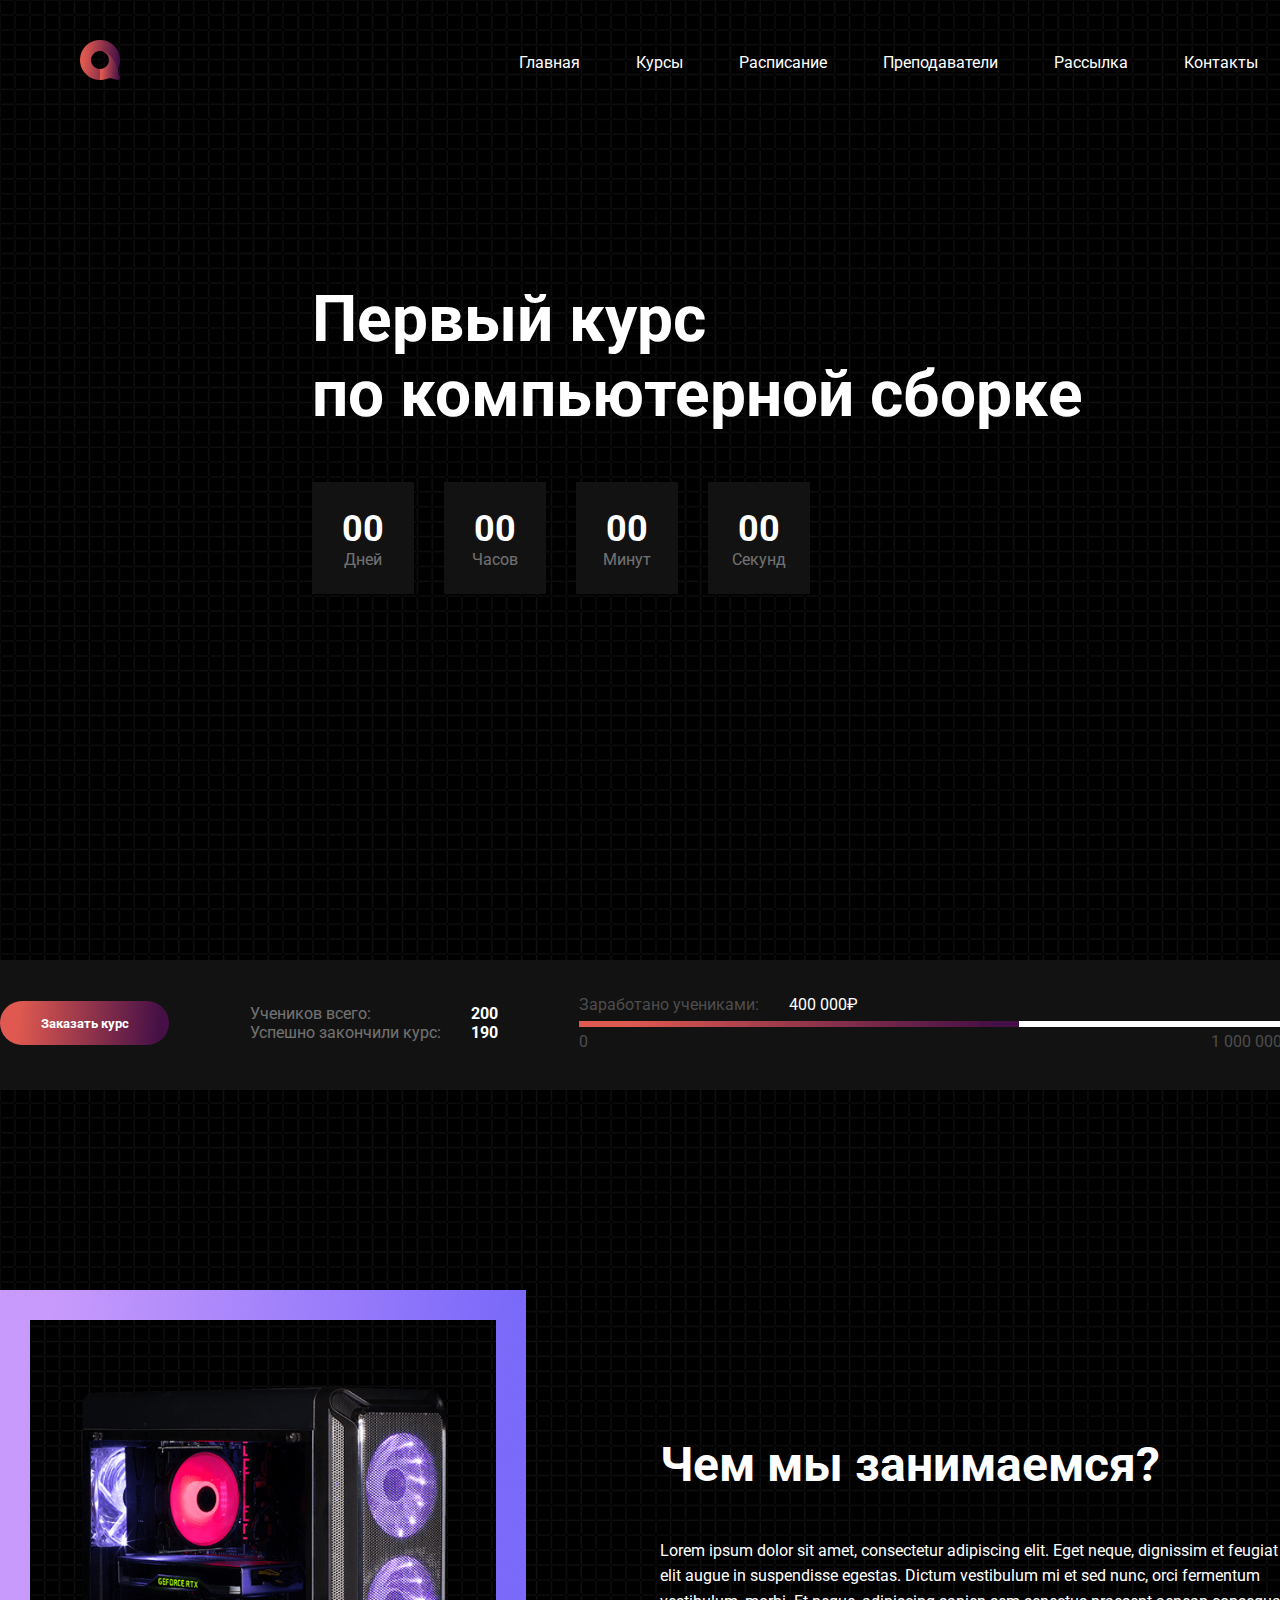
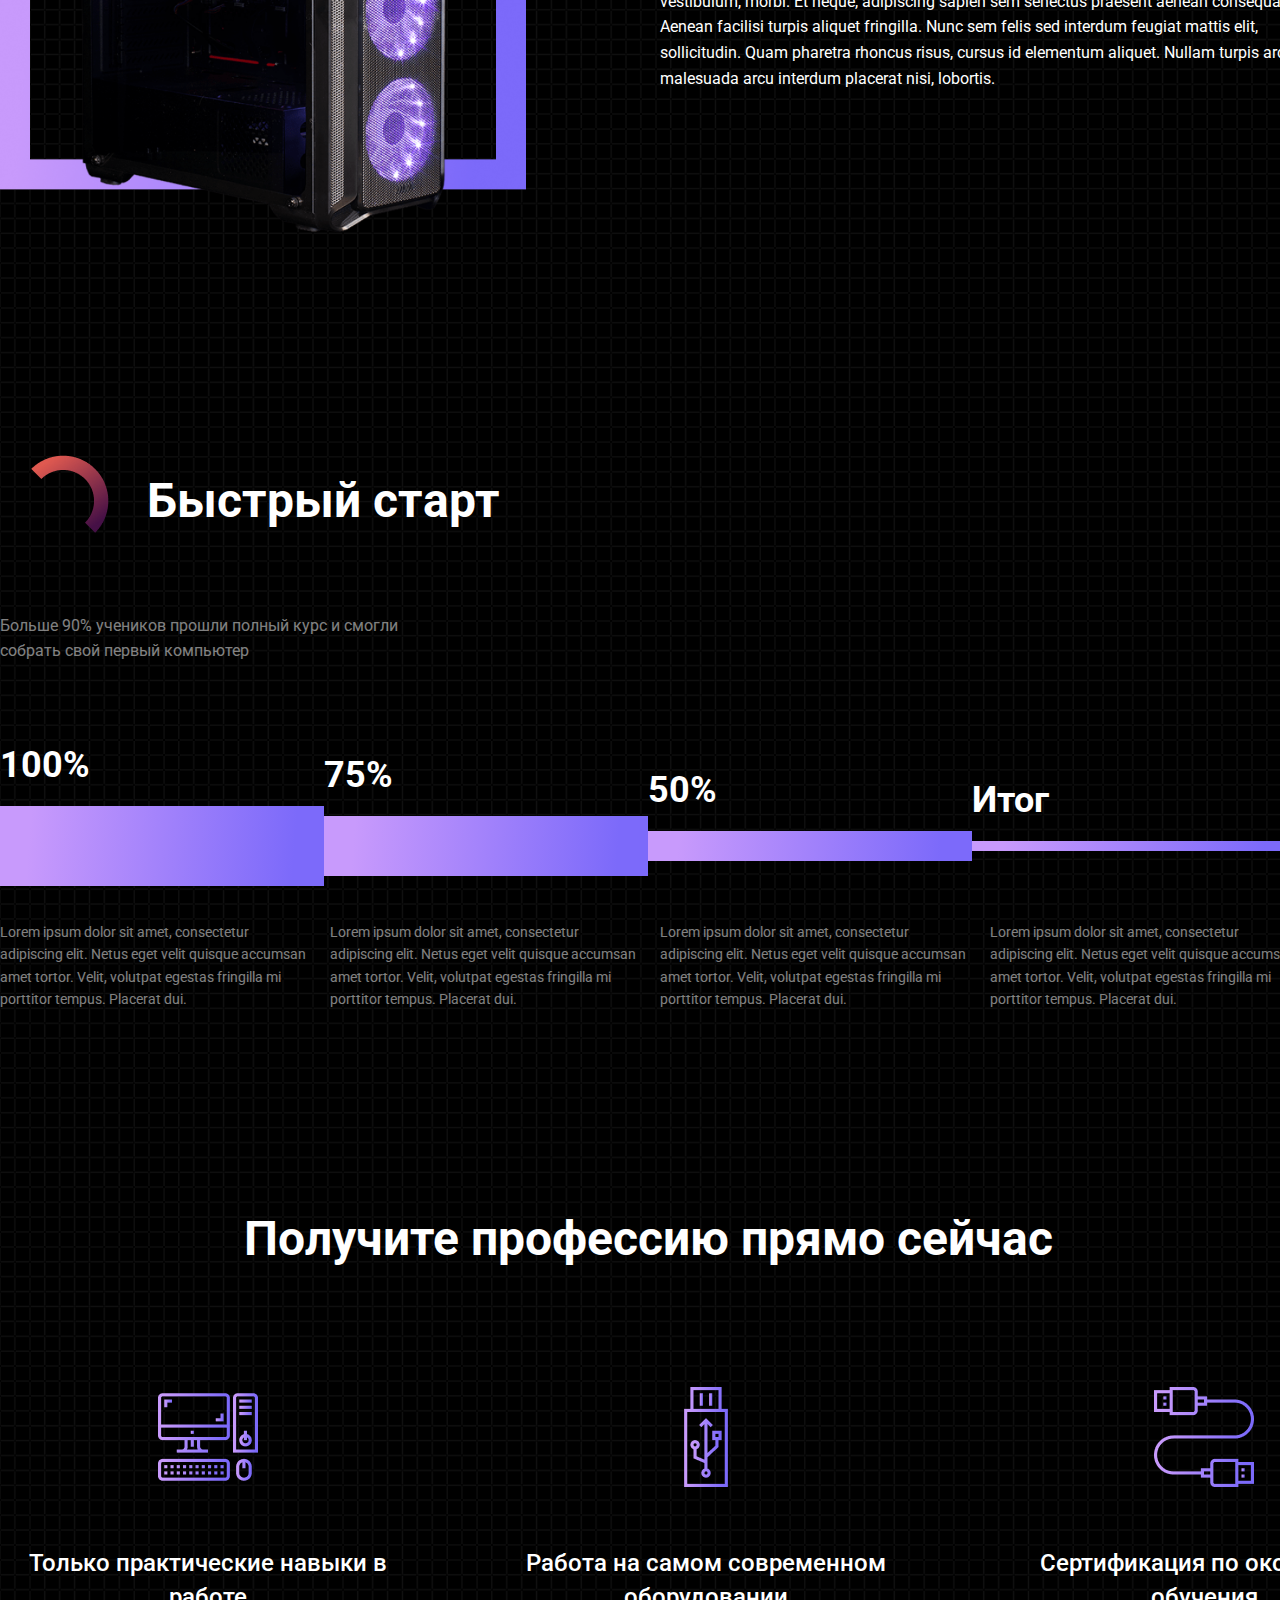
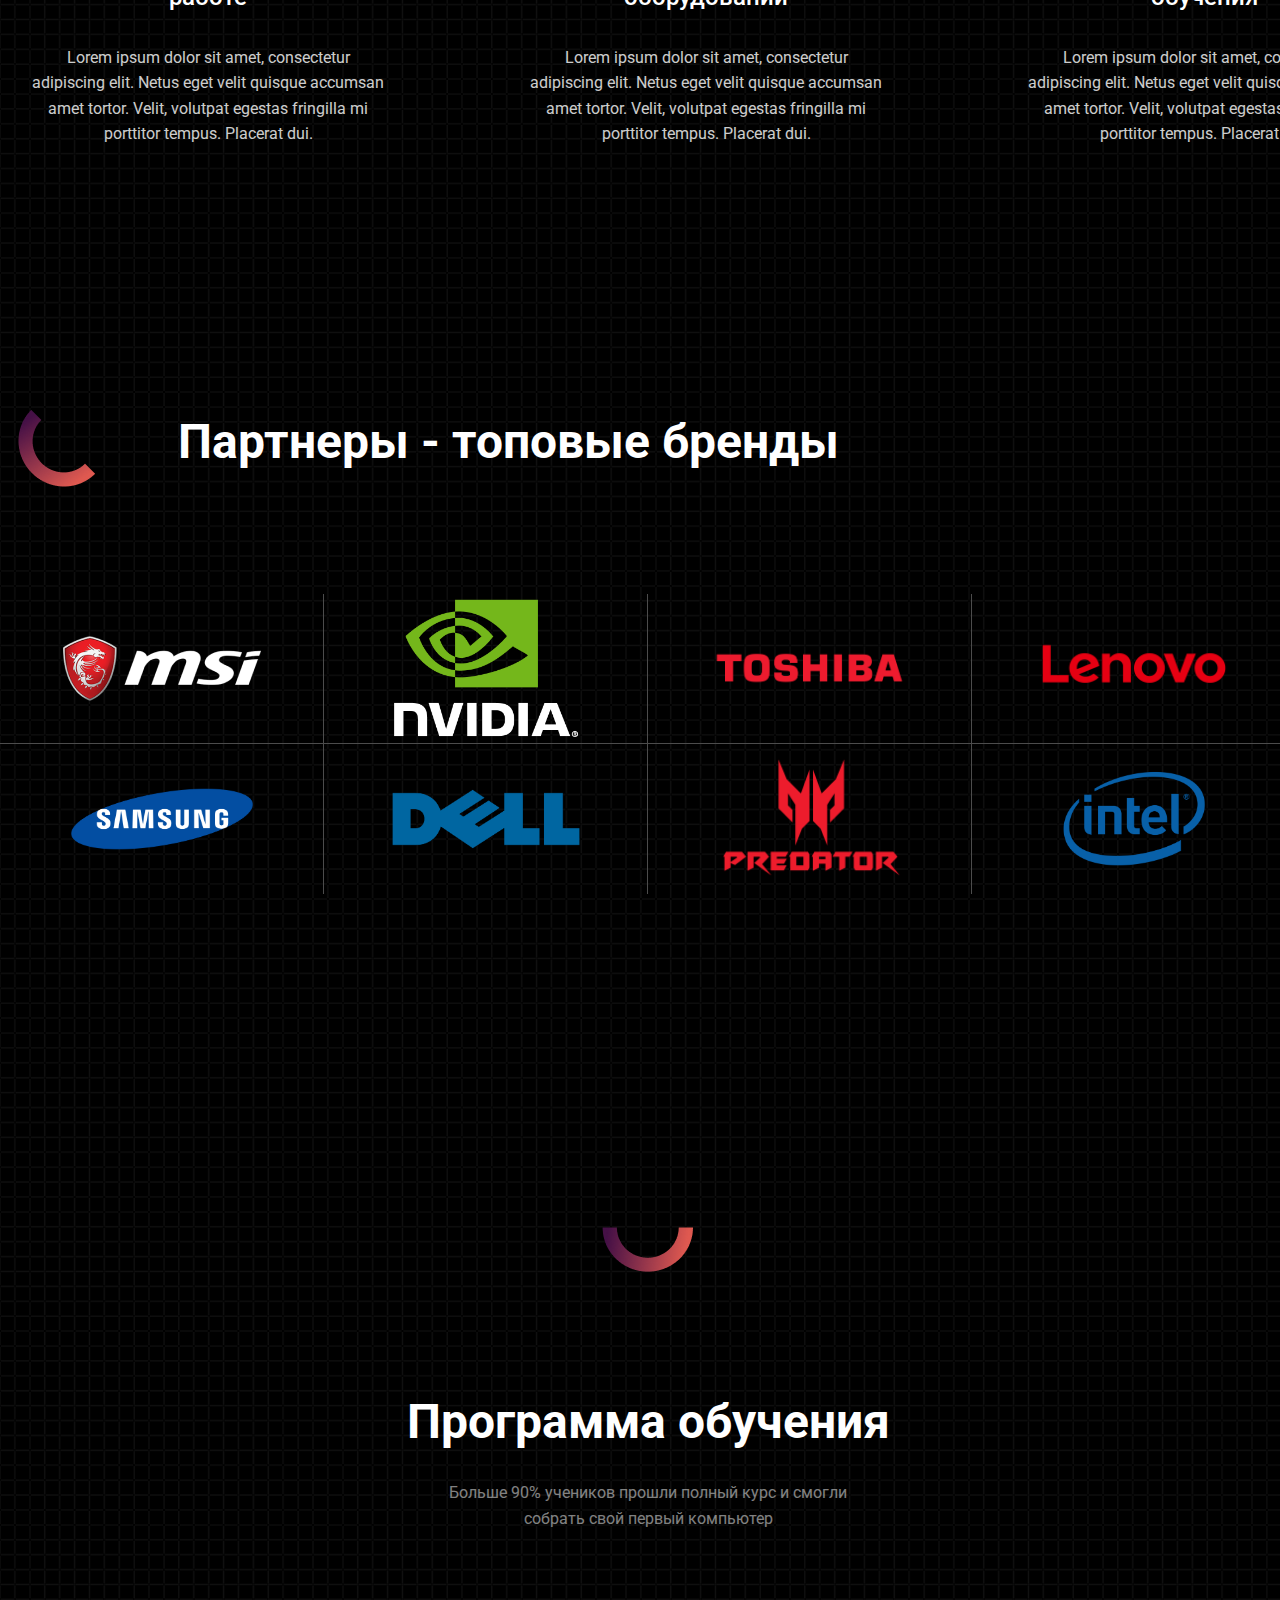
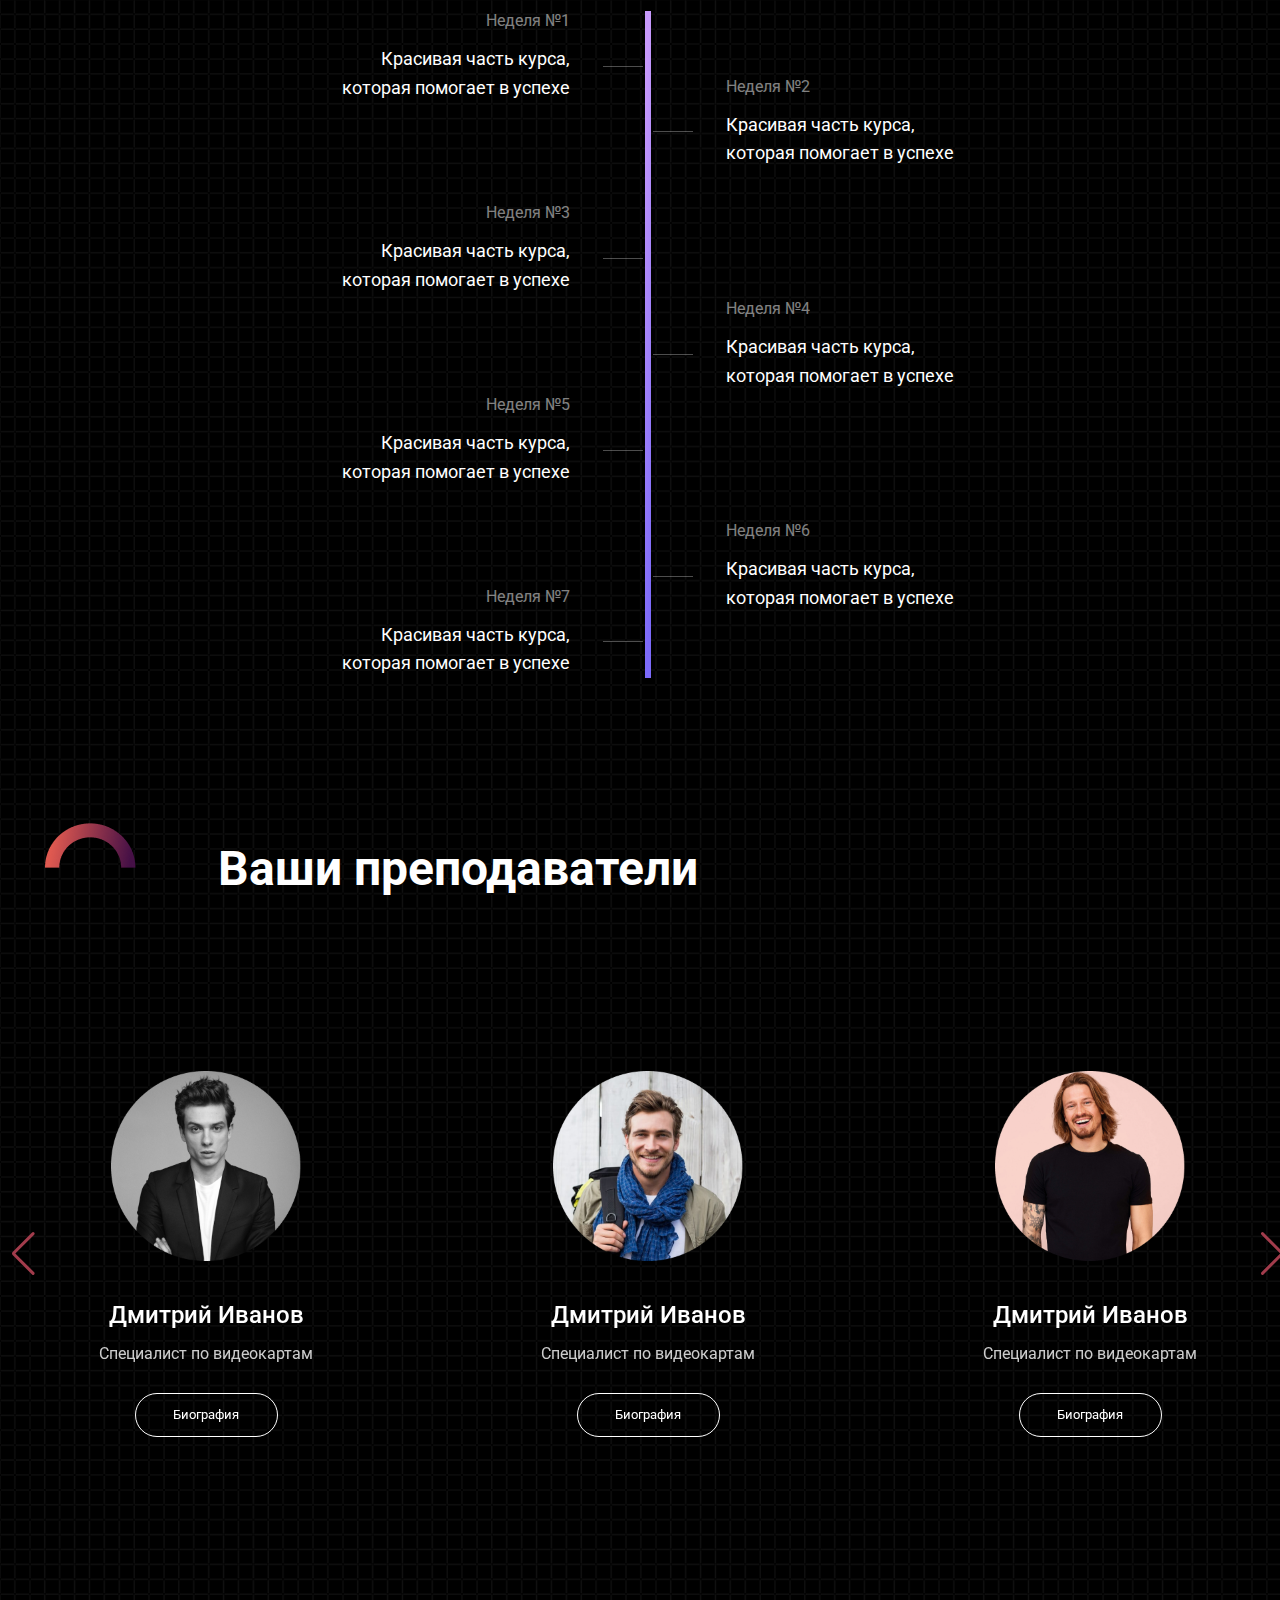
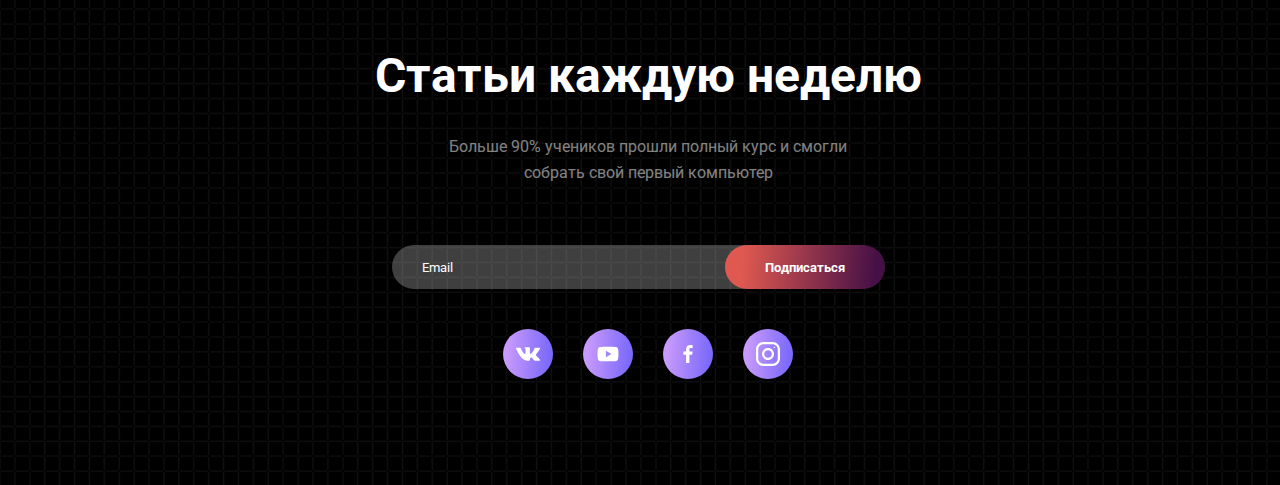
==== index.html @ 1837640a "без js" ====
<!DOCTYPE html>
<html lang="en">
<head>
    <meta charset="UTF-8">
    <meta http-equiv="X-UA-Compatible" content="IE=edge">
    <meta name="viewport" content="width=device-width, initial-scale=1.0">
    <title>Первый курс по компьютерной сборке</title>
    <link rel="stylesheet" href="./style/style.css">
    <link rel="stylesheet" href="./style/media.css">
    <link
  rel="stylesheet"
  href="https://cdn.jsdelivr.net/npm/swiper@8/swiper-bundle.min.css"
/>
    <link rel="icon" href="./img/logo.png">
</head>
<body>
    <!-- первая секция -->
    <section class="page-1">
        <!-- Хидер -->
        <header>
            <!-- контейнер-хидера -->
            <div class="header-container">
                <nav>
                    <div class="logo">
                        <img src="./img/logo.png" alt="">
                    </div>
                    <!-- ссылки-хидера -->
                    <div class="hrefs">
                        <a href="#">Главная</a>
                        <a href="#">Курсы</a>
                        <a href="#">Расписание</a>
                        <a href="#">Преподаватели</a>
                        <a href="#">Рассылка</a>
                        <a href="#">Контакты</a>
                    </div>
                    <!-- Кнопка для модалки -->
                    <div class="btn-modal">
                        <button>Зайти в кабинет</button>
                    </div>
                </nav>
            </div>
        </header>
        <!-- Контейнер -->
        <div class="container">
            <h1>Первый курс <br>
                по компьютерной сборке</h1>
            <!-- таймер -->
            <div class="timer">
                <div class="data">
                    <div class="numb">
                        <p>00</p>
                    </div>
                    <div class="time">
                        <p>Дней</p>
                    </div>
                </div>
                <div class="data">
                    <div class="numb">
                        <p>00</p>
                    </div>
                    <div class="time">
                        <p>Часов</p>
                    </div>
                </div>
                <div class="data">
                    <div class="numb">
                        <p>00</p>
                    </div>
                    <div class="time">
                        <p>Минут</p>
                    </div>
                </div>
                <div class="data">
                    <div class="numb">
                        <p>00</p>
                    </div>
                    <div class="time">
                        <p>Секунд</p>
                    </div>
                </div>
            </div>
        </div>
    </section>
    <!-- статистика-учеников-и-зароботка -->
    <div class="statis">
        <div class="container">
            <div class="stats">
                <button>Заказать курс</button>
                <!-- информация о учеников -->
                <div class="pupils">
                    <div class="pup-text">
                        <p>Учеников всего:</p>
                        <p>Успешно закончили курс:</p>
                    </div>
                    <div class="pup-number">
                        <p>200</p>
                        <p>190</p>
                    </div>
                </div>
                <!-- шкала и ее подробности -->
                <div class="box-scale">
                    <p>Заработано учениками:<span>400 000₽</span></p>
                    <!-- сама шкала  -->
                    <div class="scale">
                        <div class="in-scale"></div>
                    </div>
                    <!-- бабки шкалы -->
                    <div class="price-scale">
                        <p>0</p>
                        <p>1 000 000₽</p>
                    </div>
                </div>

            </div>
        </div>
    </div>
    <div class="container">
        <!-- вторая секция -->
        <section class="page-2"
            <!-- процессор -->
            <div class="komp">
                <img src="./img/PK.png" alt="">
            </div>
            <!-- текст с права -->
            <div class="wht-doing">
                <h3>Чем мы занимаемся?</h3>
                <p>Lorem ipsum dolor sit amet, consectetur adipiscing elit. Eget neque, dignissim et feugiat elit augue in suspendisse egestas. Dictum vestibulum mi et sed nunc, orci fermentum vestibulum, morbi. Et neque, adipiscing sapien sem senectus praesent aenean consequat. Aenean facilisi turpis aliquet fringilla. Nunc sem felis sed interdum feugiat mattis elit, sollicitudin. Quam pharetra rhoncus risus, cursus id elementum aliquet. Nullam turpis arcu malesuada arcu interdum placerat nisi, lobortis. </p>
            </div>
        </section>
   <!-- 3 секция -->
        <section class="page-3">
            <!-- мини лоадер -->
            <div class="load-text">
            <img src="./img/load-icon.png" alt="">
            <p>Быстрый старт</p>
        </div>
            <p class="pg3-text">Больше 90% учеников прошли полный курс и смогли собрать свой первый компьютер</p>
            <!-- боксы в виде шприца -->
<div class="wrap">
            <div class="item">
                <p>100%</p>
                <div class="block"></div>  
        </div>
            <div class="item"> 
                <p>75%</p>
                <div class="block bl-2"></div>   
        </div>
            <div class="item"> 
                <p>50%</p>
                <div class="block bl-3"></div>     
        </div>
            <div class="item">
                 <p>Итог</p>
                <div class="block bl-4"></div> 
            </div>
</div>
<!-- текс снизу боксов  -->
<div class="item-tx">
    <p>Lorem ipsum dolor sit amet, consectetur adipiscing elit. Netus eget velit quisque accumsan amet tortor. Velit, volutpat egestas fringilla mi porttitor tempus. Placerat dui.</p>
    <p>Lorem ipsum dolor sit amet, consectetur adipiscing elit. Netus eget velit quisque accumsan amet tortor. Velit, volutpat egestas fringilla mi porttitor tempus. Placerat dui.</p>
    <p>Lorem ipsum dolor sit amet, consectetur adipiscing elit. Netus eget velit quisque accumsan amet tortor. Velit, volutpat egestas fringilla mi porttitor tempus. Placerat dui.</p>
    <p>Lorem ipsum dolor sit amet, consectetur adipiscing elit. Netus eget velit quisque accumsan amet tortor. Velit, volutpat egestas fringilla mi porttitor tempus. Placerat dui.</p>
</div>
        </section>
<!-- 4 ая секция -->
<section class="page-4">
<h3>Получите профессию прямо сейчас</h3>
<!-- о курсе -->
<div class="about-us">
<div class="box">
    <img src="./img/komp.png" alt="">
    <h4>Только практические
        навыки в работе</h4>
    <p>Lorem ipsum dolor sit amet, consectetur adipiscing elit. Netus eget velit quisque accumsan amet tortor. Velit, volutpat egestas fringilla mi porttitor tempus. Placerat dui.</p>
</div>
<div class="box">
    <img src="./img/usb.png" alt="">
    <h4>Работа на самом
        современном оборудовании</h4>
    <p>Lorem ipsum dolor sit amet, consectetur adipiscing elit. Netus eget velit quisque accumsan amet tortor. Velit, volutpat egestas fringilla mi porttitor tempus. Placerat dui.</p>
</div>
<div class="box">
    <img src="./img/usb2.png" alt="">
    <h4>Сертификация
        по окончании обучения</h4>
    <p>Lorem ipsum dolor sit amet, consectetur adipiscing elit. Netus eget velit quisque accumsan amet tortor. Velit, volutpat egestas fringilla mi porttitor tempus. Placerat dui.</p>
</div>
</div>
</section>
<section class="page-5">
    <div class="part-load">
        <img src="./img/load-icon-2.png" alt="">
        <h3>Партнеры - топовые бренды</h3>
    </div>
<!-- логотипы -->
    <div class="vidiki">
        <div class="wrapers">
            <img src="./img/msi.png" alt="">
        </div>
        <div class="wrapers">
            <img src="./img/nvidia.png" alt="">
        </div>
        <div class="wrapers">
            <img src="./img/toshiba.png" alt="">
        </div>
        <div class="wrapers">
            <img src="./img/lenovo.png" alt="">
        </div>
        <div class="wrapers">
            <img src="./img/samsung.png" alt="">
        </div>
        <div class="wrapers">
            <img src="./img/dell.png" alt="">
        </div>
        <div class="wrapers">
            <img src="./img/predator.png" alt="">
        </div>
        <div class="wrapers">
            <img src="./img/intel.png" alt="">
        </div>
    </div>
</section>
<section class="page-6">
<!-- блок AOS -->
    <div class="aos-loader">
        <img src="./img/load-icon3.png" alt="">
        <h3>Программа обучения</h3>
        <p>Больше 90% учеников прошли полный курс и смогли собрать свой первый компьютер</p>
    </div>
    <div class="aos-block">
<div class="aos-wraper">
<div class="aos-items-left">
    <div class="aos-items">
    <span>Неделя №1</span>
    <div class="aos-text-line">
    <p>Красивая часть курса,
        которая помогает в успехе</p>
    <span></span>
</div>
</div>
<div class="aos-items">
    <span>Неделя №3</span>
    <div class="aos-text-line">
        <p>Красивая часть курса,
            которая помогает в успехе</p>
        <span></span>
    </div>
</div>
<div class="aos-items">
    <span>Неделя №5</span>
    <div class="aos-text-line">
        <p>Красивая часть курса,
            которая помогает в успехе</p>
        <span></span>
    </div>
</div>
<div class="aos-items">
    <span>Неделя №7</span>
    <div class="aos-text-line">
        <p>Красивая часть курса,
            которая помогает в успехе</p>
        <span></span>
    </div>
</div>
</div>
<div class="aos-line"></div>
<div class="aos-items-right">
    <div class="aos-items">
    <span>Неделя №2</span>
    <div class="aos-text-line2">
    <p>Красивая часть курса,
        которая помогает в успехе</p>
    <span></span>
</div>
</div>
<div class="aos-items">
    <span>Неделя №4</span>
    <div class="aos-text-line2">
        <p>Красивая часть курса,
            которая помогает в успехе</p>
        <span></span>
    </div>
</div>
<div class="aos-items">
    <span>Неделя №6</span>
    <div class="aos-text-line2">
        <p>Красивая часть курса,
            которая помогает в успехе</p>
        <span></span>
    </div>
</div>
</div>
</div>
    </div>
</section>
<section class="page-7">
<div class="teach-load">
    <img src="./img/load-icon4.png" alt="">
    <h3>Ваши преподаватели</h3>
</div>
<!-- Slider main container -->
<div class="swiper">
    <!-- Additional required wrapper -->
    <div class="swiper-wrapper">
      <!-- Slides -->
      <div class="swiper-slide">
        <div class="sw-block">
            <img src="./img/teach1.png" alt="">
            <h3>Дмитрий Иванов</h3>
            <p>Специалист по видеокартам</p>
            <button>Биография</button>
        </div>
      </div>
      <div class="swiper-slide">
        <div class="sw-block">
            <img src="./img/teach2.png" alt="">
            <h3>Дмитрий Иванов</h3>
            <p>Специалист по видеокартам</p>
            <button>Биография</button>
        </div>
      </div>
      <div class="swiper-slide">
        <div class="sw-block">
            <img src="./img/teach3.png" alt="">
            <h3>Дмитрий Иванов</h3>
            <p>Специалист по видеокартам</p>
            <button>Биография</button>
        </div>
      </div>
      <div class="swiper-slide">
        <div class="sw-block">
            <img src="./img/saske-round.png" alt="">
            <h3>Uchiha Sasuke</h3>
            <p>Бэк-энд разработчик</p>
            <button>Биография</button>
        </div>
      </div>
      <div class="swiper-slide">
        <div class="sw-block">
            <img src="./img/naruto-round (1).png" alt="">
            <h3>Naruto Uzumaki</h3>
            <p>Фронт-энд разработчик</p>
            <button>Биография</button>
        </div>
      </div>
    </div>
    <div class="swiper-button-prev"></div>
    <div class="swiper-button-next"></div>
  </div>
</section>
<footer>
    <h3>Статьи каждую неделю</h3>
    <p>Больше 90% учеников прошли полный курс и смогли собрать свой первый компьютер</p>
    <form action="">
        <input type="email" required  min="8" placeholder="Email"><button>Подписаться</button>
    </form>
    <div class="soc-logo">
        <div class="krug">
            <svg width="24" height="24" viewBox="0 0 24 24" fill="none" xmlns="http://www.w3.org/2000/svg">
                <g clip-path="url(#clip0_10112_31)">
                <path fill-rule="evenodd" clip-rule="evenodd" d="M21.3625 14.7577C21.3625 14.7577 23.3029 16.6741 23.7829 17.5609C23.7922 17.5736 23.7995 17.5878 23.8045 17.6029C24.0001 17.9305 24.0481 18.1873 23.9521 18.3769C23.7901 18.6901 23.2417 18.8473 23.0557 18.8605H19.6261C19.3873 18.8605 18.8905 18.7981 18.2857 18.3805C17.8237 18.0577 17.3641 17.5261 16.9189 17.0065C16.2541 16.2349 15.6793 15.5653 15.0973 15.5653C15.0238 15.5651 14.9508 15.5773 14.8813 15.6013C14.4409 15.7405 13.8817 16.3681 13.8817 18.0397C13.8817 18.5629 13.4689 18.8605 13.1797 18.8605H11.6089C11.0737 18.8605 8.28731 18.6733 5.81651 16.0681C2.78891 12.8785 0.0697081 6.48005 0.0433081 6.42365C-0.125892 6.00965 0.229308 5.78405 0.613308 5.78405H4.07651C4.54091 5.78405 4.69211 6.06485 4.79771 6.31685C4.92011 6.60605 5.37371 7.76285 6.11771 9.06245C7.32251 11.1768 8.06291 12.0373 8.65451 12.0373C8.76566 12.0376 8.87492 12.0086 8.97131 11.9533C9.74411 11.5285 9.60011 8.76845 9.56411 8.19965C9.56411 8.08925 9.56291 6.96725 9.16691 6.42485C8.88371 6.03605 8.40131 5.88485 8.10971 5.82965C8.18771 5.71685 8.35331 5.54405 8.56571 5.44205C9.09491 5.17805 10.0513 5.13965 11.0005 5.13965H11.5273C12.5569 5.15405 12.8233 5.22005 13.1977 5.31485C13.9513 5.49485 13.9657 5.98325 13.8997 7.64645C13.8805 8.12165 13.8601 8.65685 13.8601 9.28685C13.8601 9.42125 13.8541 9.57125 13.8541 9.72365C13.8313 10.5768 13.8013 11.5381 14.4037 11.9329C14.4818 11.9815 14.5721 12.0073 14.6641 12.0072C14.8729 12.0072 15.4981 12.0072 17.1937 9.09725C17.9377 7.81205 18.5137 6.29645 18.5533 6.18245C18.5869 6.11885 18.6877 5.94005 18.8101 5.86805C18.8972 5.82172 18.9947 5.79858 19.0933 5.80085H23.1673C23.6113 5.80085 23.9125 5.86805 23.9713 6.03605C24.0697 6.30845 23.9521 7.14005 22.0921 9.65525C21.7789 10.074 21.5041 10.4365 21.2629 10.7533C19.5769 12.9661 19.5769 13.0777 21.3625 14.7577Z" fill="white"/>
                </g>
                <defs>
                <clipPath id="clip0_10112_31">
                <rect width="24" height="24" fill="white"/>
                </clipPath>
                </defs>
                </svg>
        </div>
        <div class="krug">
            <svg width="24" height="24" viewBox="0 0 24 24" fill="none" xmlns="http://www.w3.org/2000/svg">
                <path d="M22.0576 6.94539C21.9381 6.50142 21.7041 6.09662 21.3789 5.77152C21.0538 5.44641 20.649 5.21239 20.2051 5.09289C18.5701 4.65039 12.0001 4.65039 12.0001 4.65039C12.0001 4.65039 5.43008 4.65039 3.79508 5.09289C3.35111 5.21239 2.94631 5.44641 2.6212 5.77152C2.29609 6.09662 2.06208 6.50142 1.94258 6.94539C1.63729 8.61284 1.48914 10.3053 1.50008 12.0004C1.48914 13.6955 1.63729 15.3879 1.94258 17.0554C2.06208 17.4994 2.29609 17.9042 2.6212 18.2293C2.94631 18.5544 3.35111 18.7884 3.79508 18.9079C5.43008 19.3504 12.0001 19.3504 12.0001 19.3504C12.0001 19.3504 18.5701 19.3504 20.2051 18.9079C20.649 18.7884 21.0538 18.5544 21.3789 18.2293C21.7041 17.9042 21.9381 17.4994 22.0576 17.0554C22.3629 15.3879 22.511 13.6955 22.5001 12.0004C22.511 10.3053 22.3629 8.61284 22.0576 6.94539ZM9.90008 15.1504V8.85039L15.3526 12.0004L9.90008 15.1504Z" fill="white"/>
                </svg>
                
        </div>
        <div class="krug">
            <svg width="24" height="24" viewBox="0 0 24 24" fill="none" xmlns="http://www.w3.org/2000/svg">
                <path d="M13.397 20.9972V12.8012H16.162L16.573 9.59217H13.397V7.54817C13.397 6.62217 13.655 5.98817 14.984 5.98817H16.668V3.12717C15.8487 3.03936 15.0251 2.99696 14.201 3.00017C11.757 3.00017 10.079 4.49217 10.079 7.23117V9.58617H7.33203V12.7952H10.085V20.9972H13.397Z" fill="white"/>
                </svg>
        </div>
        <div class="krug">
            <svg width="24" height="24" viewBox="0 0 24 24" fill="none" xmlns="http://www.w3.org/2000/svg">
                <g clip-path="url(#clip0_10112_47)">
                <path d="M16.5 0H7.5C3.3585 0 0 3.3585 0 7.5V16.5C0 20.6415 3.3585 24 7.5 24H16.5C20.6415 24 24 20.6415 24 16.5V7.5C24 3.3585 20.6415 0 16.5 0ZM21.75 16.5C21.75 19.395 19.395 21.75 16.5 21.75H7.5C4.605 21.75 2.25 19.395 2.25 16.5V7.5C2.25 4.605 4.605 2.25 7.5 2.25H16.5C19.395 2.25 21.75 4.605 21.75 7.5V16.5Z" fill="white"/>
                <path d="M12 6C8.6865 6 6 8.6865 6 12C6 15.3135 8.6865 18 12 18C15.3135 18 18 15.3135 18 12C18 8.6865 15.3135 6 12 6ZM12 15.75C9.933 15.75 8.25 14.067 8.25 12C8.25 9.9315 9.933 8.25 12 8.25C14.067 8.25 15.75 9.9315 15.75 12C15.75 14.067 14.067 15.75 12 15.75Z" fill="white"/>
                <path d="M18.4479 6.34997C18.8895 6.34997 19.2474 5.99203 19.2474 5.55048C19.2474 5.10892 18.8895 4.75098 18.4479 4.75098C18.0064 4.75098 17.6484 5.10892 17.6484 5.55048C17.6484 5.99203 18.0064 6.34997 18.4479 6.34997Z" fill="white"/>
                </g>
                <defs>
                <clipPath id="clip0_10112_47">
                <rect width="24" height="24" fill="white"/>
                </clipPath>
                </defs>
                </svg>
        </div>
    </div>

</footer>

    </div>
    <script src="https://cdn.jsdelivr.net/npm/swiper@8/swiper-bundle.min.js"></script>
    <script src="./js/script.js"></script>
</body>

</html>
---- style/style.css ----
@import url('https://fonts.googleapis.com/css2?family=Roboto:wght@100;300;400;500;700;900&display=swap');
*{
    margin: 0;
    padding: 0;
    box-sizing: border-box;
    font-family: "Roboto";
}
a{
    text-decoration: none;
}
body{
    background-image: url(../img/body-img.png);
    height: 100%;
  
    background-repeat: no-repeat;
    background-size: cover;

}
button{
    cursor: pointer;
}
.page-1{
    background-image: url(../img/big_img.png);
    height:960px;
   width: 1920px;
   margin: 0 auto;
    background-size: cover;
    background-repeat: no-repeat;
}
.header-container{
    width: 1760px;
    margin: 0 auto;
}
nav{
    display: flex;
    justify-content: space-between;
    align-items: center;
    padding-top: 40px;
}
.hrefs {
    display: flex;
    gap: 56px;
    
}

.hrefs a{
    color: white;
}

.btn-modal button{
    width: 183px;
height: 44px;
    background: linear-gradient(94.26deg, #C89AFC 9.51%, #7C6AFA 90.23%);
    border-radius: 50px;
    border: none;
    color: white;
}
header{
    margin-bottom: 198px;
}
.container{
    width: 1296px;
    margin: 0 auto;
}
h1{
    width: 920px;
    color: white;
    font-weight: 700;
font-size: 64px;
margin-bottom: 50px;
}

.timer{
    display: flex;
    gap: 30px;
}
.data{
    width: 102px;
    height: 112px;
    background-color: #121212;
    display: flex;
    flex-direction: column;
    align-items: center;
    justify-content: center;
    color: white;
  
}
.numb{
    font-size: 36px;
    font-weight: 700;
}
.time p{
    opacity: 0.4;
}
.statis{
    width: 100%;
    height: 130px;
    background-color: #121212;
    
}
.stats{
    display: flex;
    align-items: center;
    gap: 81px;
    padding-top: 35px;
}
.stats button{
    width: 169px;
    height: 44px;
    background: linear-gradient(94.78deg, #DF5950 11.19%, #451046 93.72%);
border-radius: 50px;
border: none;
color: white;
font-weight: 700;
}
.pupils{
    display: flex;
    gap: 30px;
    color: white;
}
.pup-text p{
    opacity: 0.4;
}
.pup-number p{
    font-weight: 700;
}
 .box-scale span{
    color: white;
    margin-left: 30px;
    
 }
.box-scale p{
    color: white;
    color: #4D4D4DFF;
 }
.scale{
    width: 714px;
    height: 6px;
    background-color: white;
    margin-top: 7px;
}
.in-scale{
    width: 440px;
    height: 100%;
    background: linear-gradient(94.78deg, #DF5950 11.19%, #451046 93.72%);
}
.price-scale{
    display: flex;
    justify-content: space-between;
    margin-top: 5px;
}
.page-2{
    display: flex;
    align-items: center;
    padding-top: 200px;
    gap: 134px;
}
.komp img{
    width: 526px;
}

.wht-doing h3{
    font-size: 48px;
    font-weight: 700;
    color: white;
    margin-bottom: 45px;
}
.wht-doing p{
    color: white;
    width: 636px;
    line-height: 160%;
}
.page-3{
    margin-top: 200px;
}
.load-text{
    display: flex;
    align-items: center;
    gap: 20px;
}
.load-text p {
    color: white;
    font-size: 48px;
    font-weight: 700;
}
.pg3-text{
    color: white;
    opacity: 0.5;
    width: 411px;
    margin-top: 49px;
    line-height: 160%;
}
.wrap{
    display: flex;
    align-items: center;
    margin-top: 80px;
}
.item p:nth-child(1){
    color: white;
    font-size: 36px;
    font-weight: 700;
}
.block{
    width: 324px;
    height: 80px;
    background: linear-gradient(94.26deg, #C89AFC 9.51%, #7C6AFA 90.23%);
    margin-top: 20px;
}
.item-tx p{
    color: white;
    opacity: 0.5;
    font-size: 14px !important;
    width: 306px;
    line-height: 160%;
    margin-top: 35px;
}


.bl-2{
    height: 60px;
    
}
.bl-3{
    height: 30px;
}
.bl-4{
    height: 10px;
}

.item-tx{
    display: flex;
    justify-content: space-between;
}
.page-4{
    margin-top: 200px;
}
.page-4 h3{
    font-size: 48px;
    font-weight: 700;
    color: white;
    text-align: center;
}
.about-us{
    display: flex;
    gap: 82px;
    align-items: center;
    margin-top: 120px;
}
.box h4{
    font-size: 24px;
    font-weight: 500;
    color: white;
    width: 416px;
    text-align: center;
    margin-top: 60px;
    line-height: 140%;
}
.box{
    display: flex;
    flex-direction: column;
    align-items: center;
}
.box p{
    line-height: 160%;
    color: white;
    opacity: 0.8;
    width: 358px;
    text-align: center;
    margin-top: 30px;
}
.page-5{
    margin-top: 231px;
}
.part-load h3{
    color: white;
    font-size: 48px;
    font-weight: 700;
}
.part-load{
    display: flex;
    gap: 51px;
    align-items: center;
}
.vidiki{
    margin-top: 89px;
    display: flex;
    align-items: center;
    flex-wrap: wrap;
   
    
}
.wrapers{
    height: 150px;
    width: 324px;
    display: flex;
    align-items: center;
    justify-content: center;
    border-right: 1px solid #4C4C4CFF;
    border-bottom: 1px solid #4C4C4CFF;
}
.wrapers:nth-child(4){
    border-right: none;
    
}
.wrapers:nth-child(8){
    border-right: none;
    border-bottom: none;
}
.wrapers:nth-child(7){
    border-bottom: none;
}
.wrapers:nth-child(6){
    border-bottom: none;
}
.wrapers:nth-child(5){
    border-bottom: none;
}
.wrapers img{
    width: 198px;
}
.page-6{
margin-top: 243px;
}
.aos-loader h3{
    color: white;
    font-size: 48px;
    font-weight: 700;
    margin-top: 76px;

}
.aos-loader{
    display: flex;
    flex-direction: column;
    align-items: center;
    justify-content: center;
}
.aos-loader p{
    width: 411px;
    color: white;
    opacity: 0.5;
    margin-top: 30px;
    text-align: center;
    line-height: 160%;
}
.aos-block{
    display: flex;
    align-items: center;
    justify-content: center;
    
}
.aos-items-left{
    display: flex;
    flex-direction: column;
    align-items: center;
    justify-content: space-between;
    color: white;
}
.aos-items span:nth-child(1){
opacity: 0.5;
display: flex;
justify-content: flex-end;

}
.aos-items-left p{
    width: 228px;
    font-size: 18px;
    line-height: 160%;
    text-align: end;
    margin-top: 15px;
}
.aos-line{
    width: 6px;
    height: 667px;
    background: linear-gradient(94.26deg, #C89AFC 9.51%, #7C6AFA 90.23%);
}
.aos-wraper{
    display: flex;
    gap: 75px;
    margin-top: 80px;
    margin-bottom: 100px;
}
.aos-text-line{
    display: flex;
    align-items: center;
    position: relative;
    
}
.aos-text-line span{
    display: block;
    height: 1px;
    width: 40px;
    background-color: white;
    opacity: 0.3;
    position: absolute;
    right: -73px;
}
.aos-items-right{
    color: white;
    display: flex;
    flex-direction: column;
    justify-content: space-around;
}
    .aos-items-right p{
        width: 228px;
        font-size: 18px;
        line-height: 160%;
        margin-top: 15px;
    }
    .aos-items-right .aos-items span:nth-child(1){
        opacity: 0.5;
        display: flex;
        justify-content: flex-start;
        
        }  .aos-text-line2{
            display: flex;
            align-items: center;
            position: relative;
            
        }
        .aos-text-line2 span{
            display: block;
            height: 1px;
            width: 40px;
            background-color: white;
            opacity: 0.3;
            position: absolute;
            left: -73px;
        }
      .teach-load{
        display: flex;
        align-items: center;
        gap: 38px;
      }
.teach-load h3{
    font-size: 48px;
    font-weight: 700;
    color: white;
}
.swiper{
    margin-top: 113px;
}

.sw-block{
    display: flex;
    flex-direction: column;
    align-items:center;
   
    color: white;
}
.sw-block h3{
font-size: 24px;
font-weight: 500;
margin-top: 40px;
}
.sw-block img{
    width: 190px;
}
.sw-block p{
    opacity: 0.8;
    margin-top: 15px;
}
.sw-block button{
    width: 143px;
    height: 44px;
    background-color: transparent;
    border-radius: 50px;
    border: 1px solid white;
    margin-top: 30px;
    color: white;
}
.swiper-button-prev::after{
   color: #A23C4CFF;
}
.swiper-button-next::after{
    color: #A23C4CFF;
 }
footer {
    margin-top: 210px;
    color: white;
    display: flex;
    flex-direction: column;
    align-items: center;
    justify-content: center;
    margin-bottom: 106px;
    
}
footer h3{
    font-size: 48px;
    font-weight: 700;
}
footer p{
    width: 411px;
    opacity: 0.5;
    line-height: 160%;
    margin: 30px 0 60px 0;
    text-align: center;
}

footer input{
    width: 353px;
    height: 44px;
    border-radius: 50px 0 0 50px;
    border: none;
    outline: none;
    background-color:rgb(255, 253, 253,0.25);
    padding-left: 30px;
}
::-webkit-input-placeholder{
   color: white;

}
footer button{
    width: 160px;
    height: 44px;
    background: linear-gradient(94.78deg, #DF5950 11.19%, #451046 93.72%);
border-radius: 50px;
border: none;
color: white;
font-weight: 700;
left: -20px;
z-index: 2;
position: relative;

}
.soc-logo{
    margin-top: 40px;
    display: flex;
    gap: 30px;
}
.krug{
    width: 50px;
    height: 50px;
    border-radius: 100%;
    background: linear-gradient(94.26deg, #C89AFC 9.51%, #7C6AFA 90.23%);
    display: flex;
    align-items: center;
    justify-content: center;
    cursor: pointer;
}
::-webkit-scrollbar{
    width: 15px;
}
::-webkit-scrollbar-track{
    background: linear-gradient(94.26deg, #C89AFC 9.51%, #7C6AFA 90.23%);
}
::-webkit-scrollbar-thumb{
    background: linear-gradient(94.78deg, #DF5950 11.19%, #451046 93.72%);
    border-radius: 50px;
}
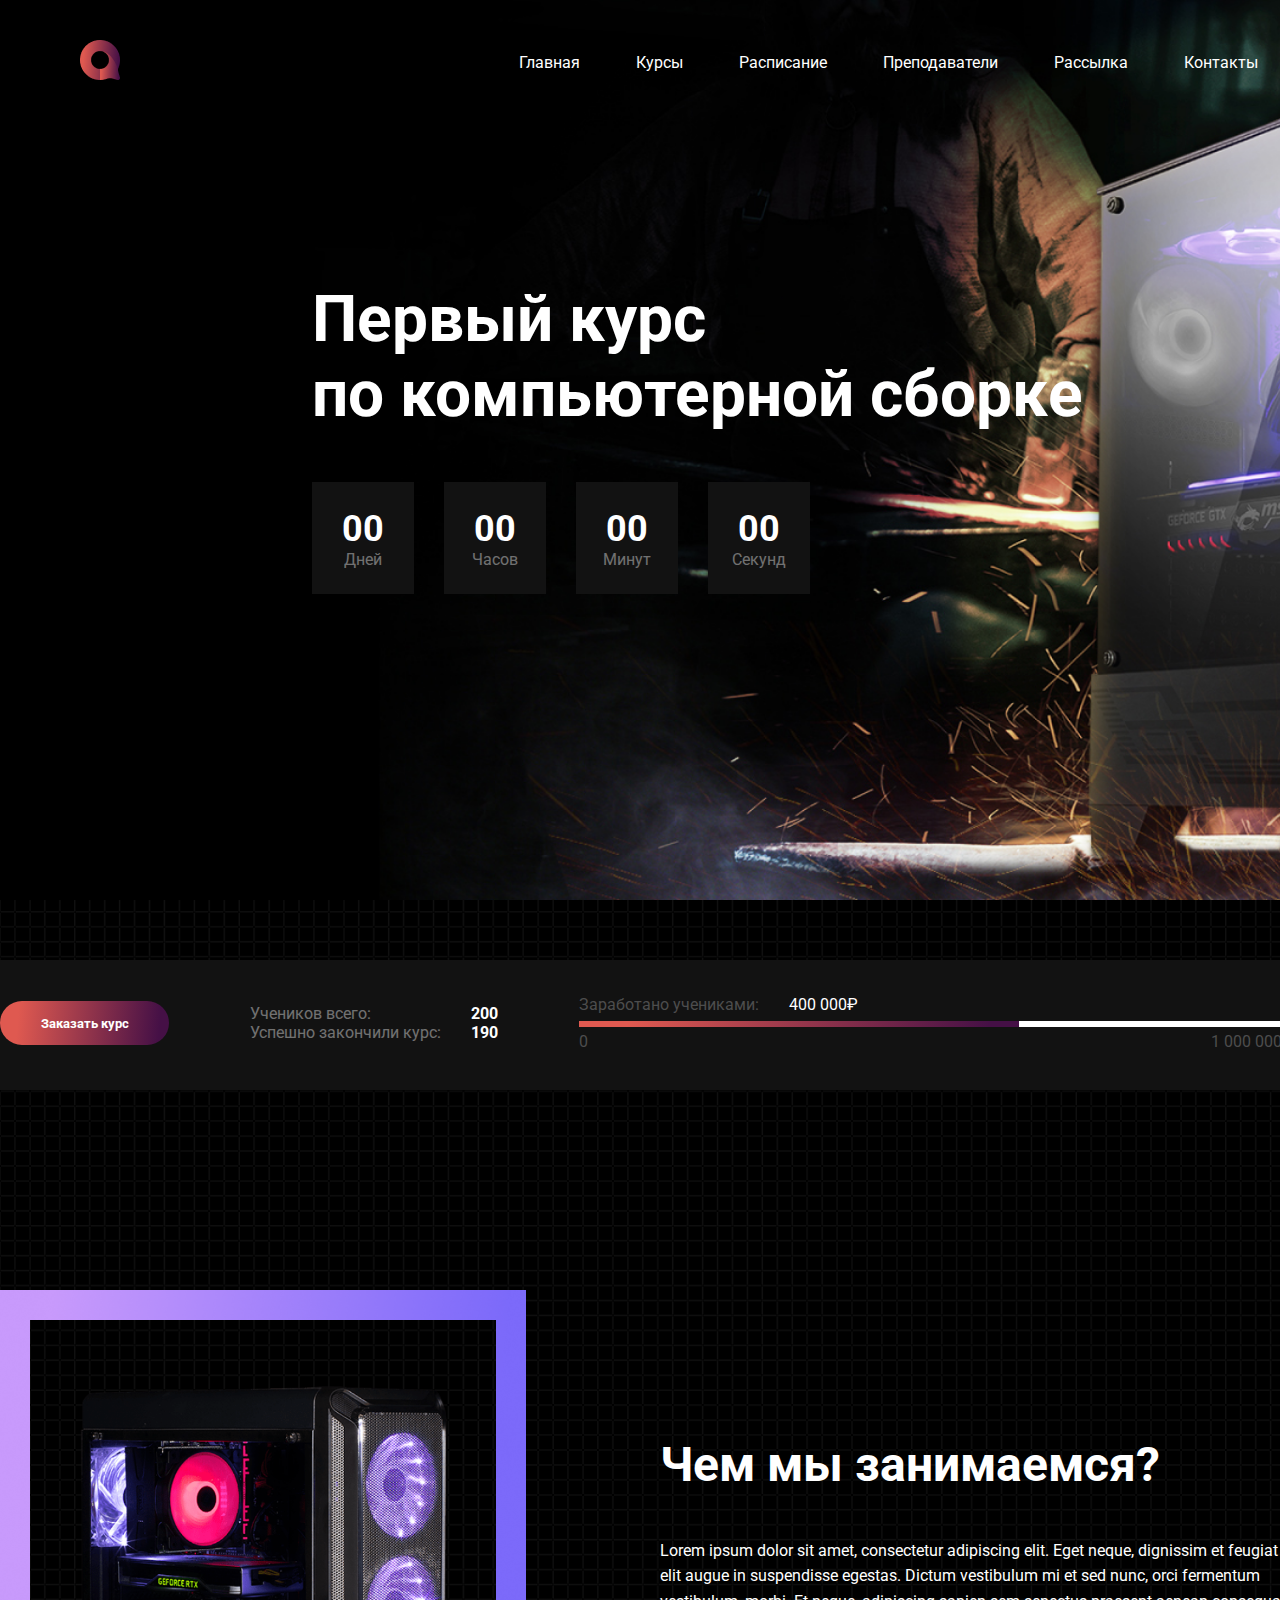
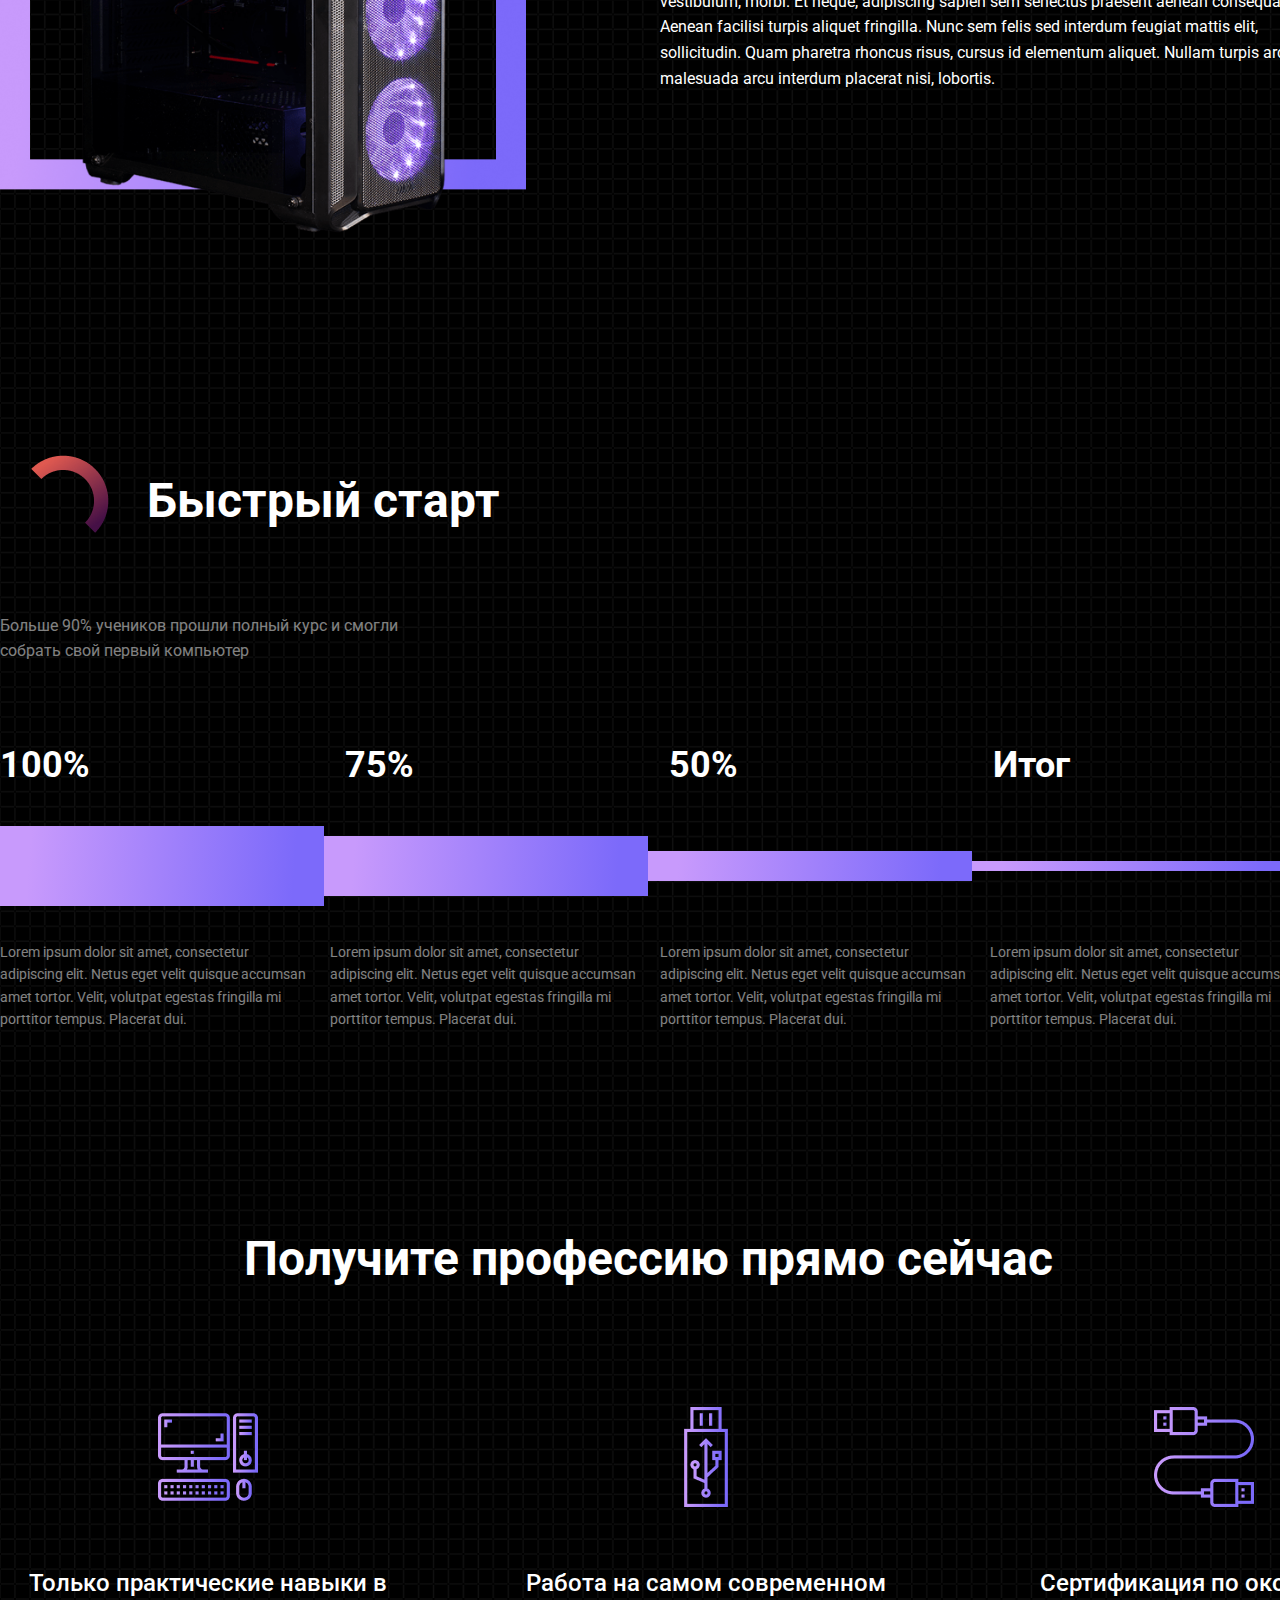
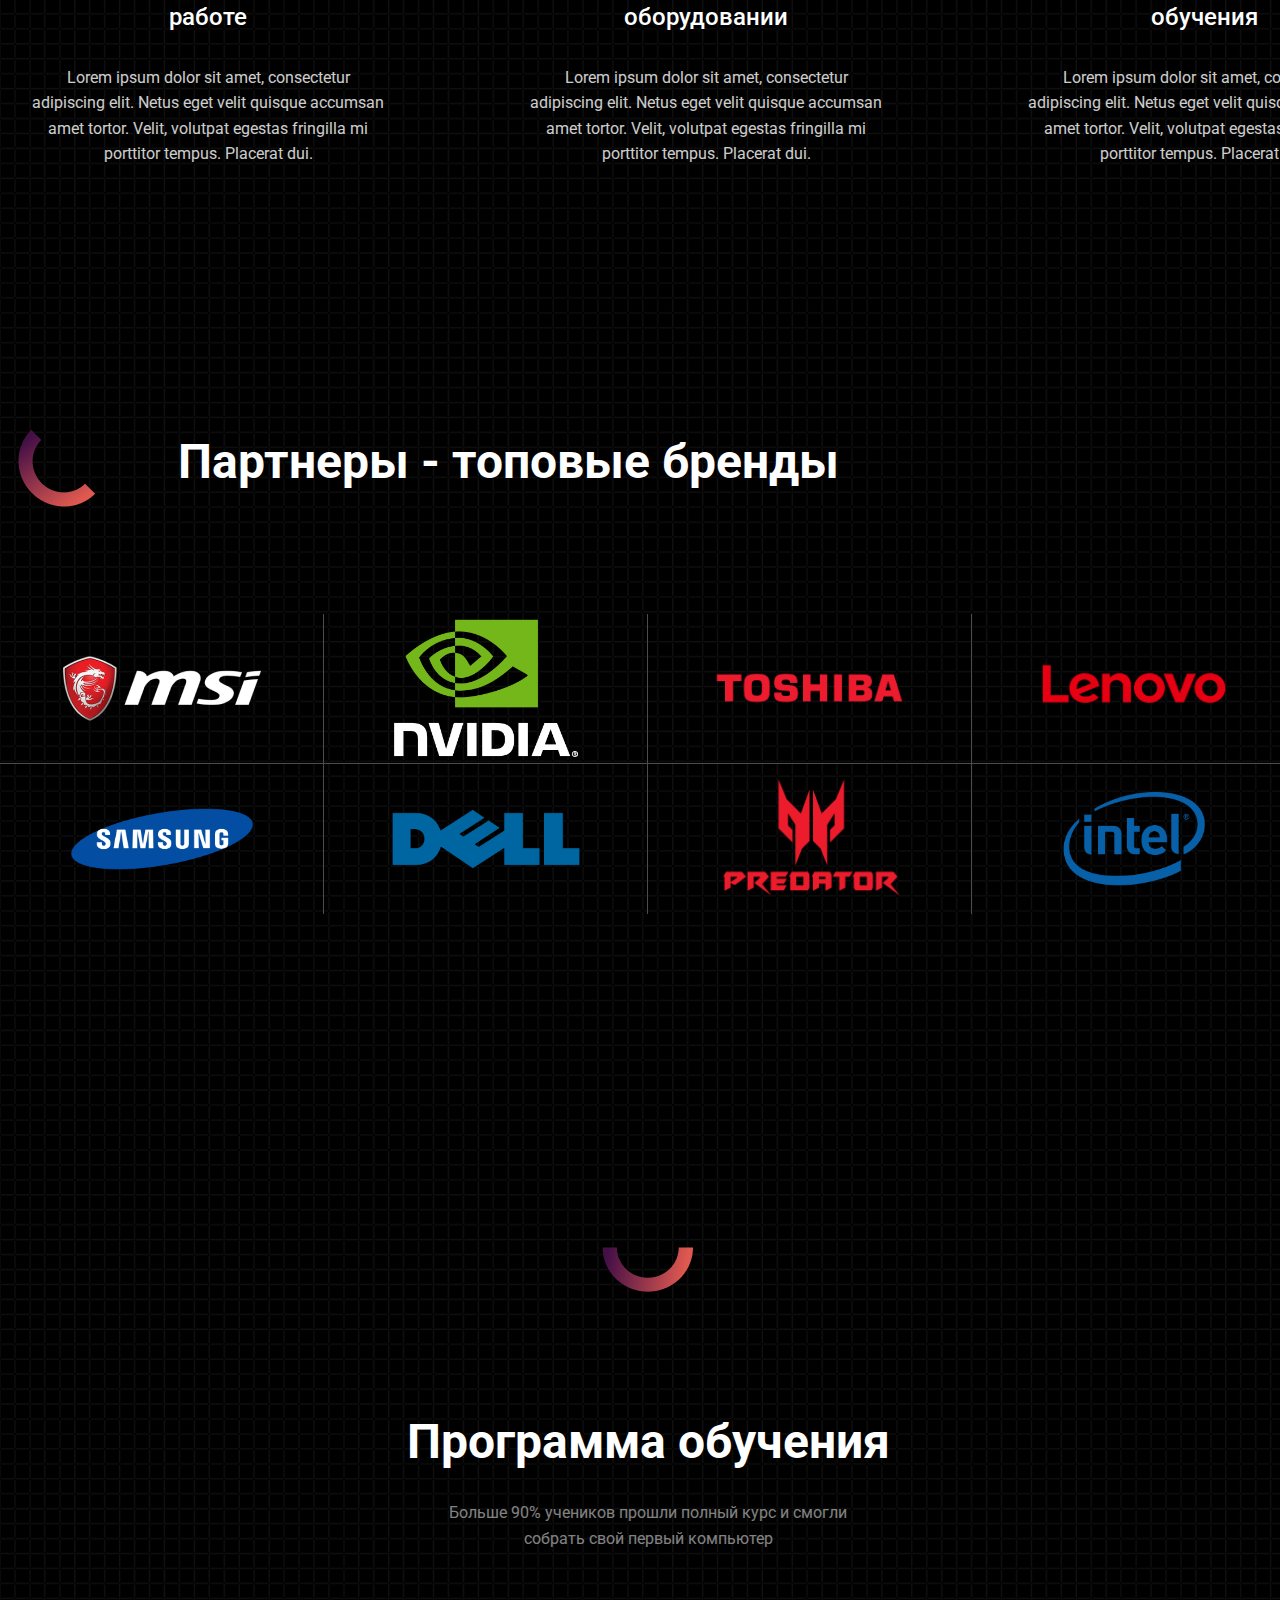
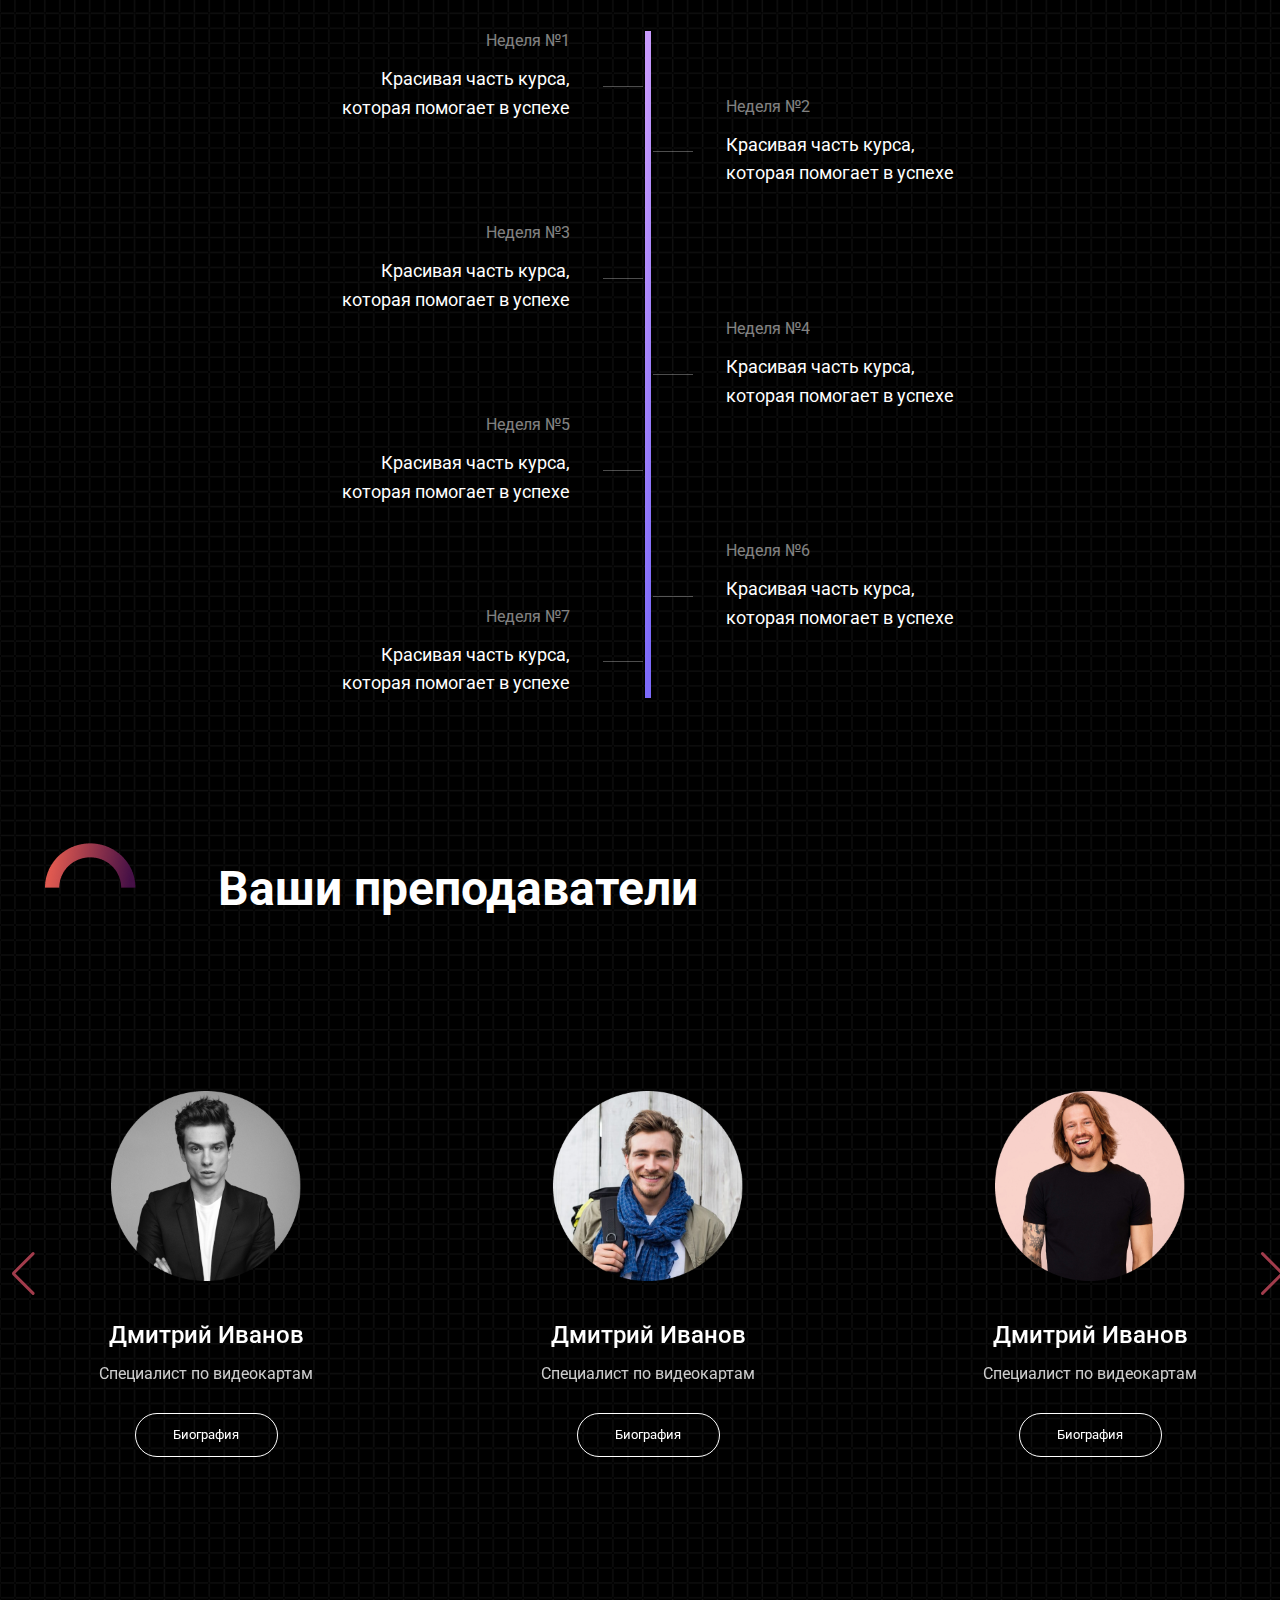
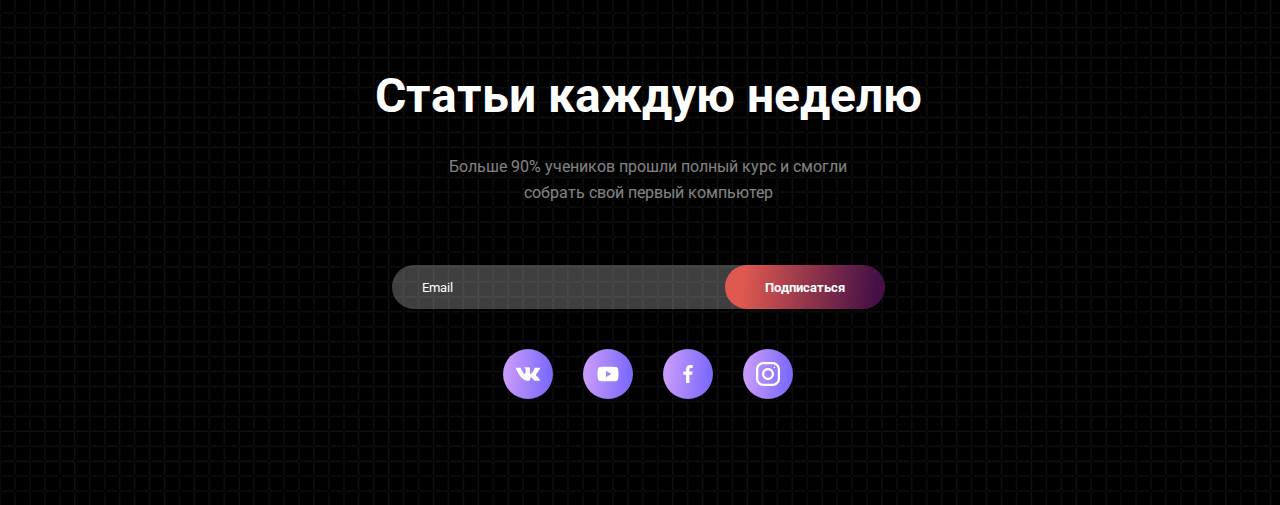
==== commit 5f982076: "все кроме модалки" ====
--- a/index.html
+++ b/index.html
@@ -26,12 +26,12 @@
                     </div>
                     <!-- ссылки-хидера -->
                     <div class="hrefs">
-                        <a href="#">Главная</a>
-                        <a href="#">Курсы</a>
-                        <a href="#">Расписание</a>
-                        <a href="#">Преподаватели</a>
+                        <a href="#glav">Главная</a>
+                        <a href="#course">Курсы</a>
+                        <a href="#rasp">Расписание</a>
+                        <a href="#teach">Преподаватели</a>
                         <a href="#">Рассылка</a>
-                        <a href="#">Контакты</a>
+                        <a href="#kont">Контакты</a>
                     </div>
                     <!-- Кнопка для модалки -->
                     <div class="btn-modal">
@@ -116,7 +116,7 @@
     </div>
     <div class="container">
         <!-- вторая секция -->
-        <section class="page-2"
+        <section class="page-2" id="glav">
             <!-- процессор -->
             <div class="komp">
                 <img src="./img/PK.png" alt="">
@@ -128,7 +128,7 @@
             </div>
         </section>
    <!-- 3 секция -->
-        <section class="page-3">
+        <section class="page-3" id="course">
             <!-- мини лоадер -->
             <div class="load-text">
             <img src="./img/load-icon.png" alt="">
@@ -137,20 +137,22 @@
             <p class="pg3-text">Больше 90% учеников прошли полный курс и смогли собрать свой первый компьютер</p>
             <!-- боксы в виде шприца -->
 <div class="wrap">
+    <div class="wrap-txt">
+        <p>100%</p>
+         <p>75%</p>
+         <p>50%</p>
+         <p>Итог</p>
+    </div>
             <div class="item">
-                <p>100%</p>
                 <div class="block"></div>  
-        </div>
-            <div class="item"> 
-                <p>75%</p>
+       
+               
                 <div class="block bl-2"></div>   
-        </div>
-            <div class="item"> 
-                <p>50%</p>
+     
+                
                 <div class="block bl-3"></div>     
-        </div>
-            <div class="item">
-                 <p>Итог</p>
+       
+                 
                 <div class="block bl-4"></div> 
             </div>
 </div>
@@ -194,40 +196,40 @@
     </div>
 <!-- логотипы -->
     <div class="vidiki">
-        <div class="wrapers">
-            <img src="./img/msi.png" alt="">
-        </div>
-        <div class="wrapers">
-            <img src="./img/nvidia.png" alt="">
-        </div>
-        <div class="wrapers">
-            <img src="./img/toshiba.png" alt="">
-        </div>
-        <div class="wrapers">
-            <img src="./img/lenovo.png" alt="">
-        </div>
-        <div class="wrapers">
-            <img src="./img/samsung.png" alt="">
-        </div>
-        <div class="wrapers">
-            <img src="./img/dell.png" alt="">
-        </div>
-        <div class="wrapers">
-            <img src="./img/predator.png" alt="">
-        </div>
-        <div class="wrapers">
-            <img src="./img/intel.png" alt="">
+        <div class="wrapers zone">
+            <img src="./img/msi.png" alt="" id="el">
+        </div>
+        <div class="wrapers zone">
+            <img src="./img/nvidia.png" alt="" id="el">
+        </div>
+        <div class="wrapers zone">
+            <img src="./img/toshiba.png" alt="" id="el">
+        </div>
+        <div class="wrapers zone">
+            <img src="./img/lenovo.png" alt="" id="el">
+        </div>
+        <div class="wrapers zone">
+            <img src="./img/samsung.png" alt="" id="el">
+        </div>
+        <div class="wrapers zone">
+            <img src="./img/dell.png" alt="" id="el">
+        </div>
+        <div class="wrapers zone">
+            <img src="./img/predator.png" alt="" id="el">
+        </div>
+        <div class="wrapers zone">
+            <img src="./img/intel.png" alt="" id="el">
         </div>
     </div>
 </section>
-<section class="page-6">
+<section class="page-6" >
 <!-- блок AOS -->
     <div class="aos-loader">
         <img src="./img/load-icon3.png" alt="">
         <h3>Программа обучения</h3>
         <p>Больше 90% учеников прошли полный курс и смогли собрать свой первый компьютер</p>
     </div>
-    <div class="aos-block">
+    <div class="aos-block"id="rasp">
 <div class="aos-wraper">
 <div class="aos-items-left">
     <div class="aos-items">
@@ -293,7 +295,7 @@
 </div>
     </div>
 </section>
-<section class="page-7">
+<section class="page-7" id="teach">
 <div class="teach-load">
     <img src="./img/load-icon4.png" alt="">
     <h3>Ваши преподаватели</h3>
@@ -348,7 +350,7 @@
     <div class="swiper-button-next"></div>
   </div>
 </section>
-<footer>
+<footer id="kont">
     <h3>Статьи каждую неделю</h3>
     <p>Больше 90% учеников прошли полный курс и смогли собрать свой первый компьютер</p>
     <form action="">
--- a/style/style.css
+++ b/style/style.css
@@ -20,12 +20,13 @@
     cursor: pointer;
 }
 .page-1{
-    background-image: url(../img/big_img.png);
+    background-image: url(../img/big-img.png);
     height:960px;
    width: 1920px;
    margin: 0 auto;
     background-size: cover;
     background-repeat: no-repeat;
+    background-attachment: fixed;
 }
 .header-container{
     width: 1760px;
@@ -45,6 +46,9 @@
 
 .hrefs a{
     color: white;
+}
+.logo{
+    cursor: pointer;
 }
 
 .btn-modal button{
@@ -191,15 +195,22 @@
     line-height: 160%;
 }
 .wrap{
-    display: flex;
-    align-items: center;
     margin-top: 80px;
 }
-.item p:nth-child(1){
+.wrap-txt{
     color: white;
     font-size: 36px;
     font-weight: 700;
-}
+    display: flex;
+   gap: 255px;
+    margin-bottom: 20px;
+    
+}
+.item{
+    display: flex;
+    align-items: center;
+}
+
 .block{
     width: 324px;
     height: 80px;
@@ -297,6 +308,7 @@
     justify-content: center;
     border-right: 1px solid #4C4C4CFF;
     border-bottom: 1px solid #4C4C4CFF;
+    cursor: move;
 }
 .wrapers:nth-child(4){
     border-right: none;
@@ -504,6 +516,7 @@
     outline: none;
     background-color:rgb(255, 253, 253,0.25);
     padding-left: 30px;
+    color: white;
 }
 ::-webkit-input-placeholder{
    color: white;
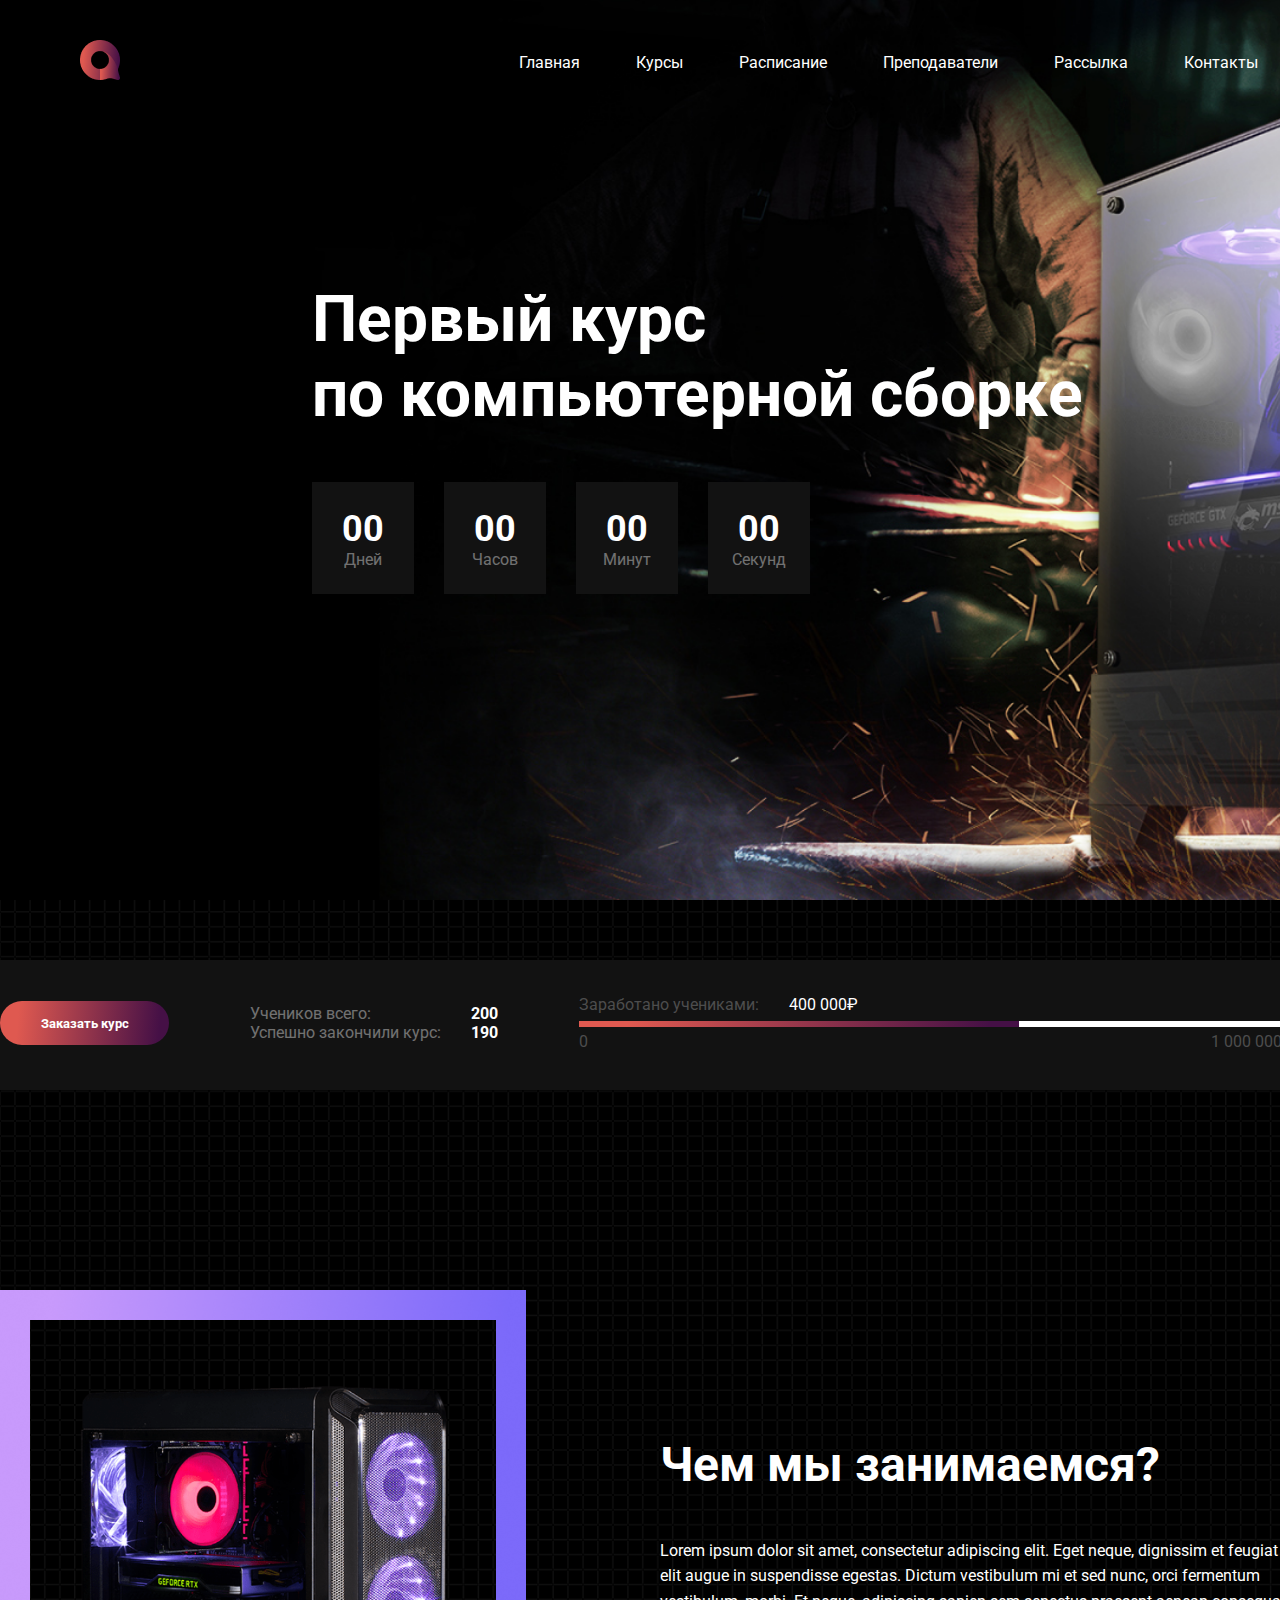
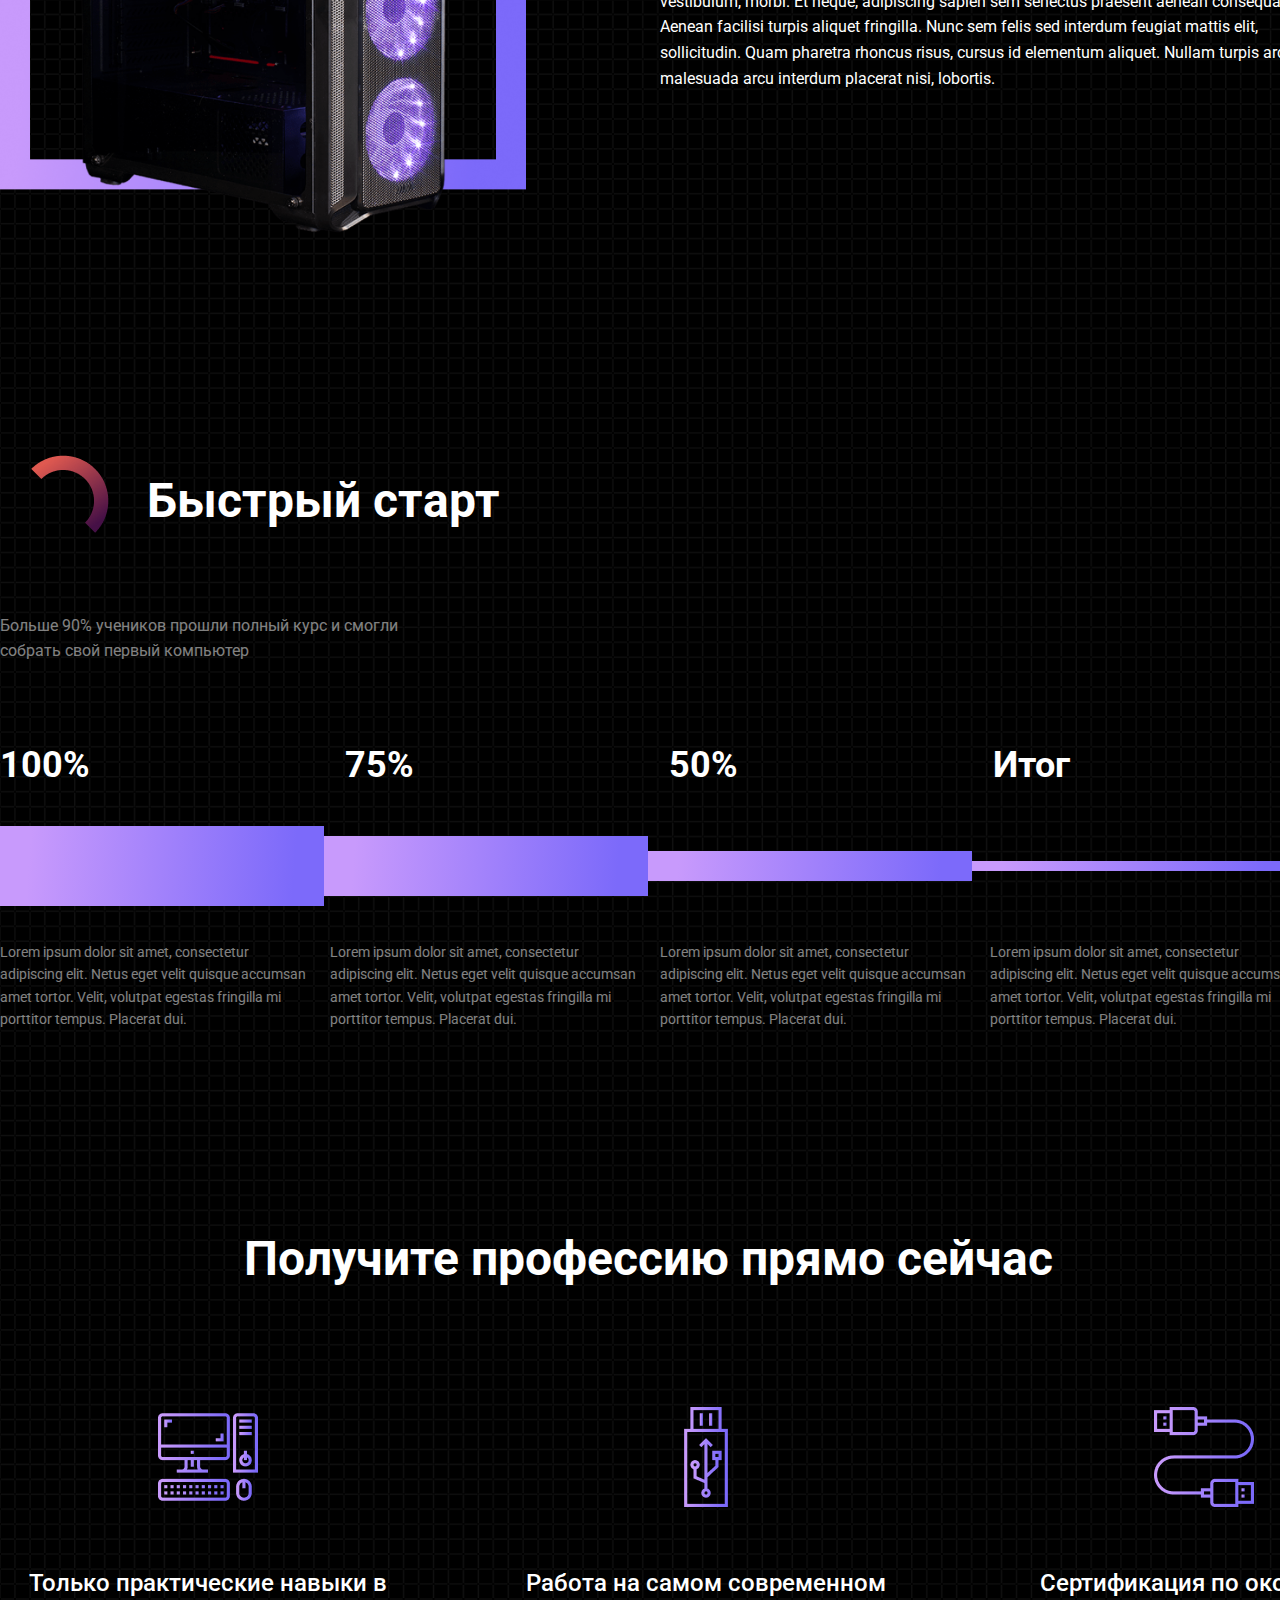
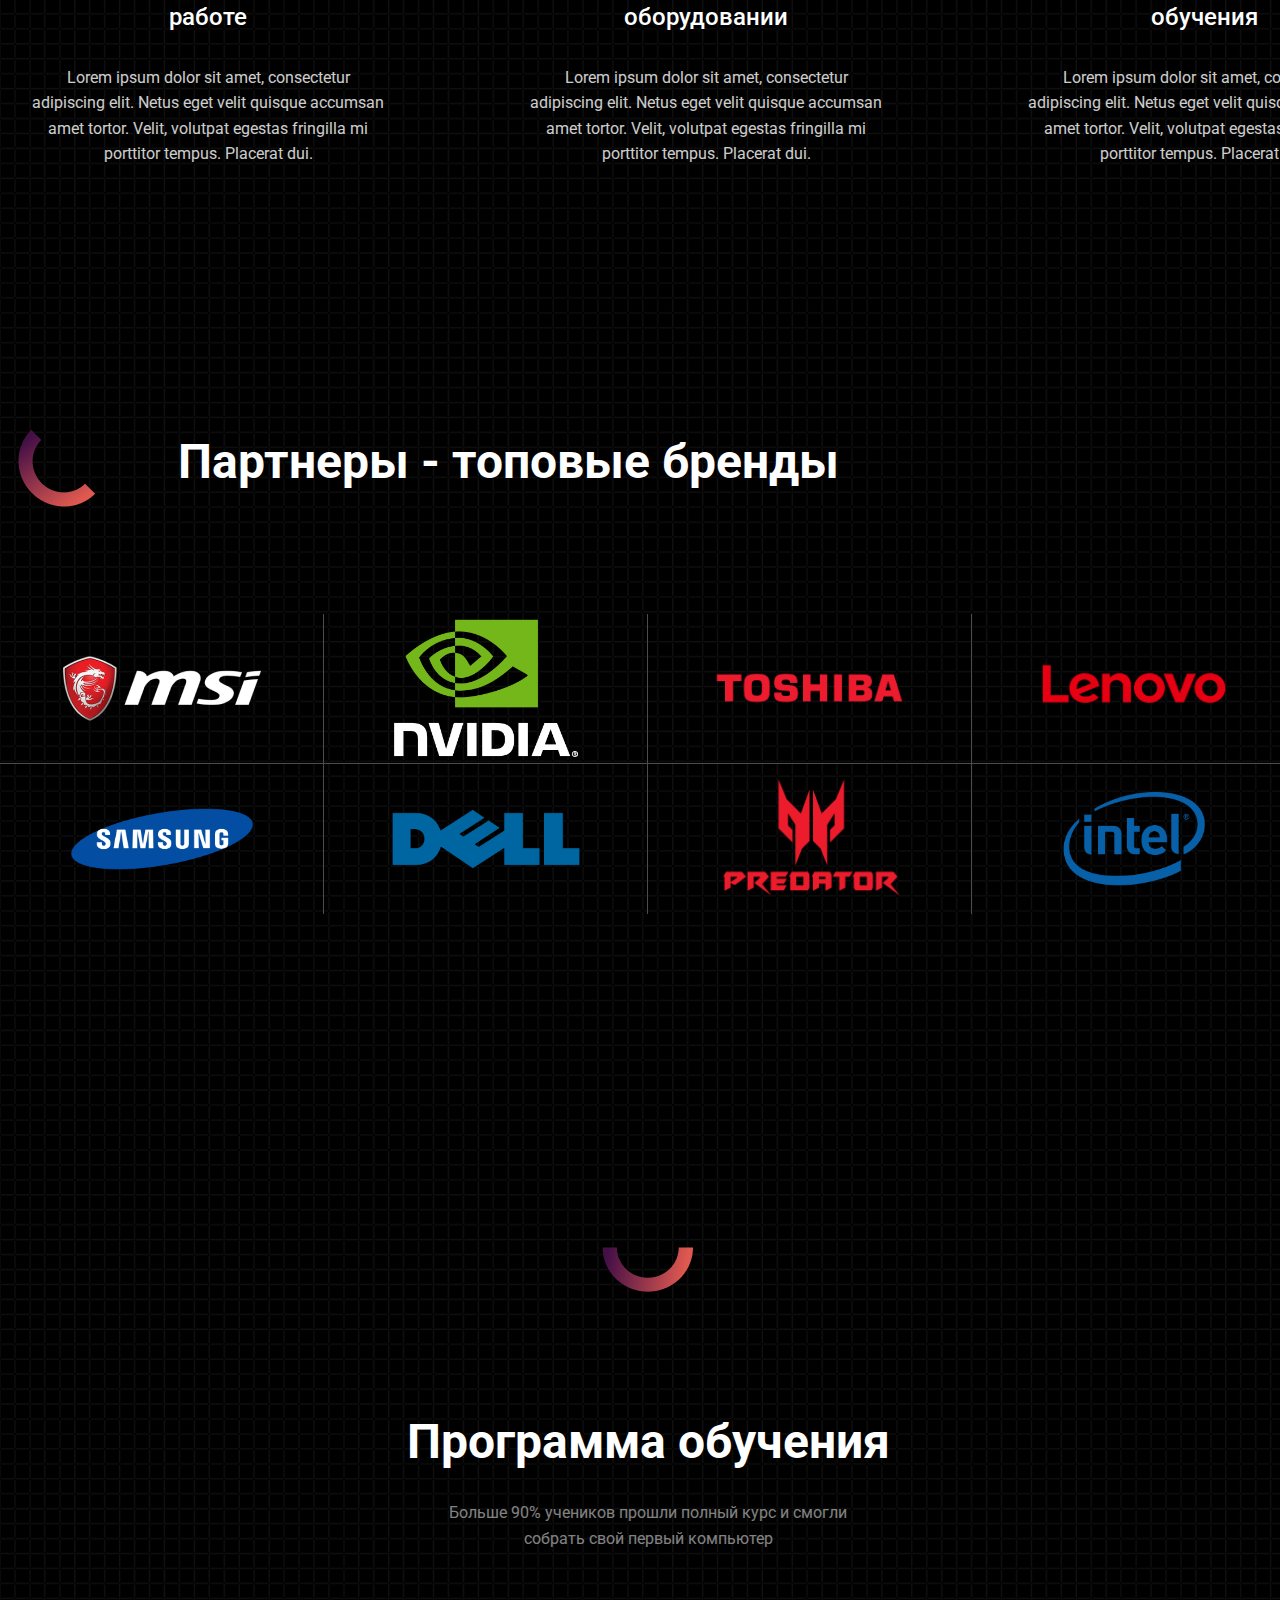
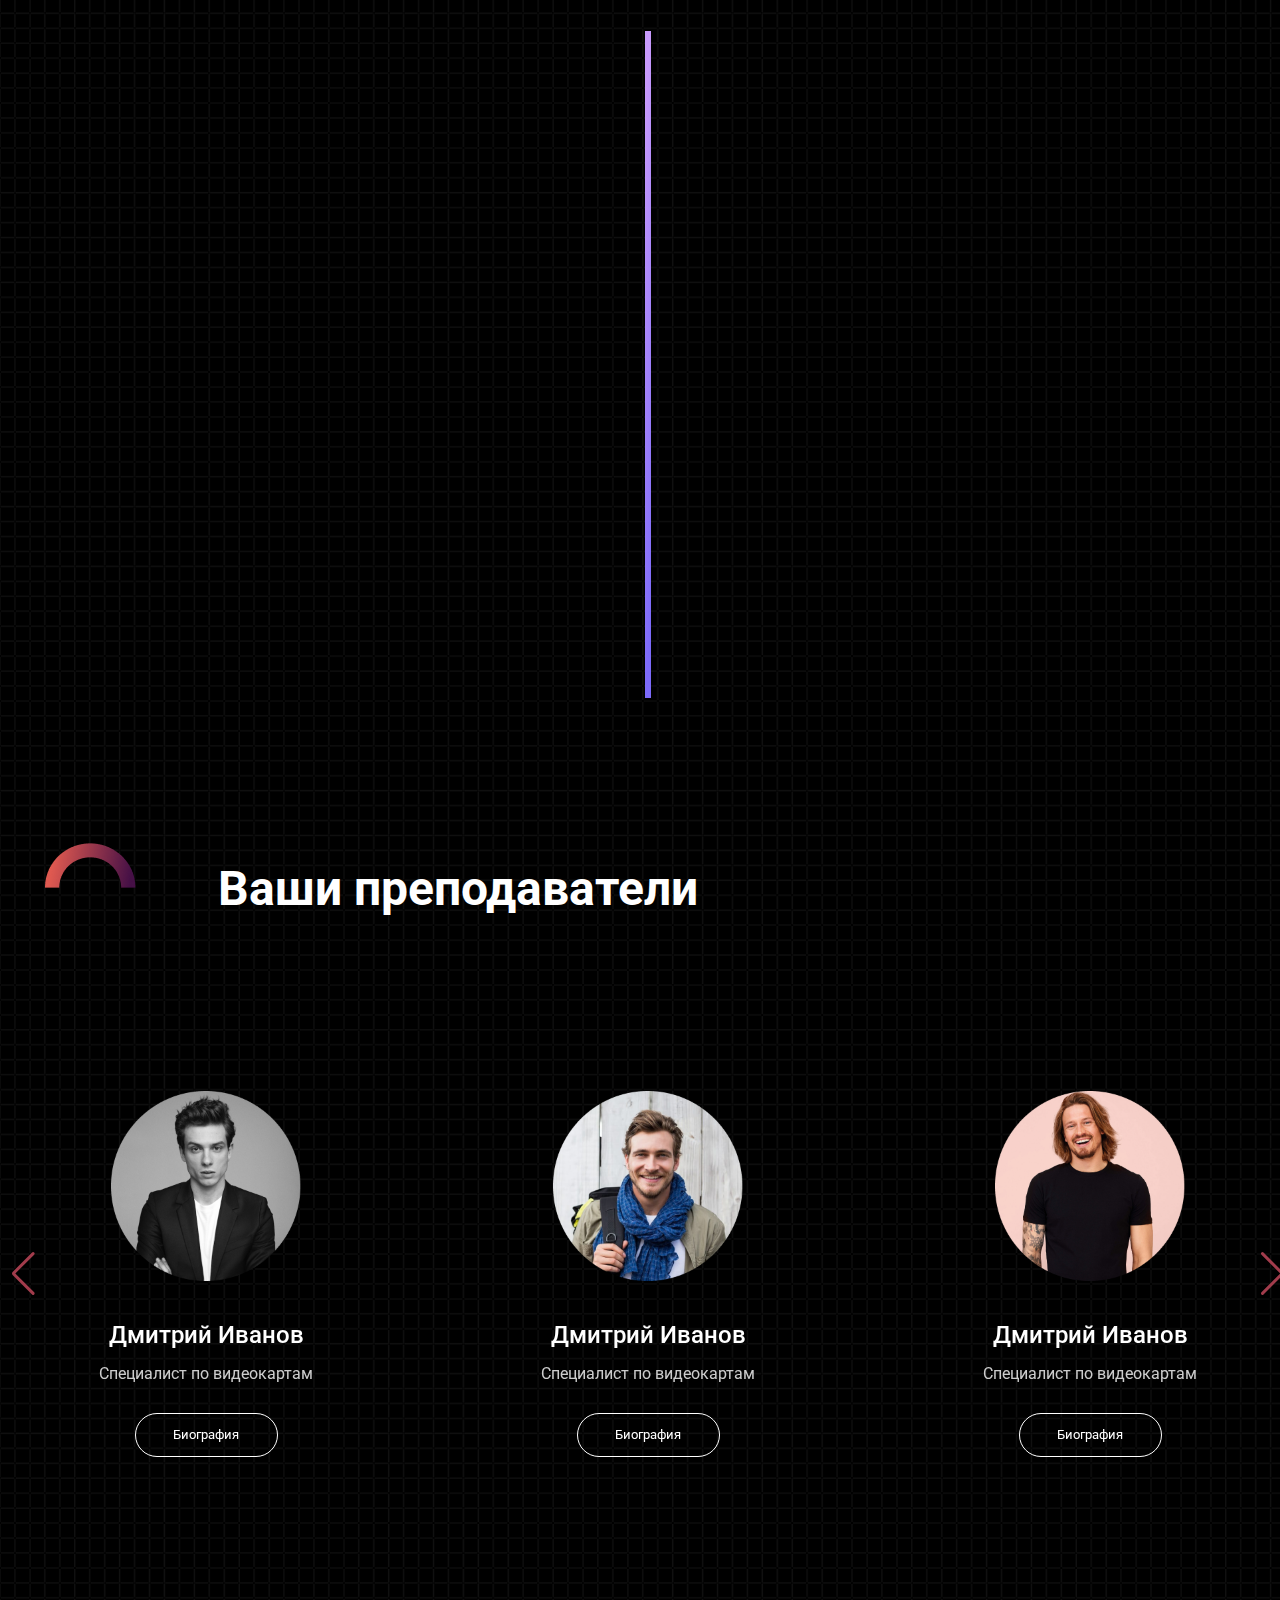
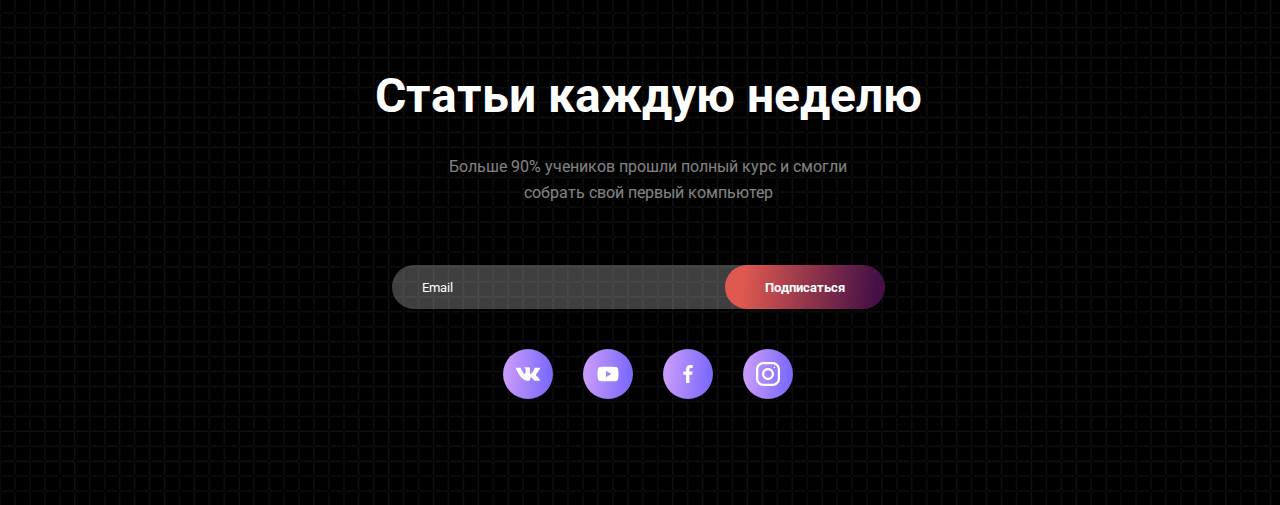
==== commit dc52dfb8: "done" ====
--- a/index.html
+++ b/index.html
@@ -11,9 +11,64 @@
   rel="stylesheet"
   href="https://cdn.jsdelivr.net/npm/swiper@8/swiper-bundle.min.css"
 />
+<link href="https://unpkg.com/aos@2.3.1/dist/aos.css" rel="stylesheet">
     <link rel="icon" href="./img/logo.png">
 </head>
 <body>
+<!-- модалка хидера -->
+<div class="modal-window">
+    <div class="window">
+        
+        <div class="back-color">
+            <div class="cross">
+            <img src="./img/cross.png" alt="" width="25px">
+        </div>
+            <form action="#">
+                <label >
+                    <p>Логин</p>
+                <input type="text" required minlength="6" maxlength="16">
+            </label>
+            <label >
+                <p>Пароль</p>
+            <input type="password" minlength="8" maxlength="14">
+        </label>
+                <button>Войти</button>
+                
+            </form>
+        </div>
+    </div>
+</div>
+<!-- модалка  -->
+<div class="mw2">
+    <div class="window2">
+        
+        <div class="back-color2">
+            <div class="cross2">
+            <img src="./img/cross.png" alt="" width="25px" >
+        </div>
+            <form action="#">
+                <label >
+                    <p>Имя</p>
+                <input type="text" required minlength="2" maxlength="16">
+            </label>
+            <label >
+                <p>Номер телефона</p>
+            <input type="number" minlength="8" maxlength="14" >
+        </label>
+        <label >
+            <p>Электронная почта</p>
+        <input type="email" required minlength="8" maxlength="14">
+    </label>
+    <div class="md-btns">
+                <button>Войти</button>
+                <button>Получить консультацию</button>
+            </div>
+            <p>Нажимая кнопку, принимаю условия <a href="#">политики</a> и <a href="#">пользовательского соглашения</a></p>
+            </form>
+        </div>
+    </div>
+</div>
+
     <!-- первая секция -->
     <section class="page-1">
         <!-- Хидер -->
@@ -35,7 +90,7 @@
                     </div>
                     <!-- Кнопка для модалки -->
                     <div class="btn-modal">
-                        <button>Зайти в кабинет</button>
+                        <button class="btn-modal-win">Зайти в кабинет</button>
                     </div>
                 </nav>
             </div>
@@ -85,7 +140,7 @@
     <div class="statis">
         <div class="container">
             <div class="stats">
-                <button>Заказать курс</button>
+                <button class="md2">Заказать курс</button>
                 <!-- информация о учеников -->
                 <div class="pupils">
                     <div class="pup-text">
@@ -143,6 +198,7 @@
          <p>50%</p>
          <p>Итог</p>
     </div>
+    
             <div class="item">
                 <div class="block"></div>  
        
@@ -156,6 +212,7 @@
                 <div class="block bl-4"></div> 
             </div>
 </div>
+
 <!-- текс снизу боксов  -->
 <div class="item-tx">
     <p>Lorem ipsum dolor sit amet, consectetur adipiscing elit. Netus eget velit quisque accumsan amet tortor. Velit, volutpat egestas fringilla mi porttitor tempus. Placerat dui.</p>
@@ -197,104 +254,118 @@
 <!-- логотипы -->
     <div class="vidiki">
         <div class="wrapers zone">
-            <img src="./img/msi.png" alt="" id="el">
-        </div>
-        <div class="wrapers zone">
-            <img src="./img/nvidia.png" alt="" id="el">
-        </div>
-        <div class="wrapers zone">
-            <img src="./img/toshiba.png" alt="" id="el">
-        </div>
-        <div class="wrapers zone">
-            <img src="./img/lenovo.png" alt="" id="el">
-        </div>
-        <div class="wrapers zone">
-            <img src="./img/samsung.png" alt="" id="el">
-        </div>
-        <div class="wrapers zone">
-            <img src="./img/dell.png" alt="" id="el">
-        </div>
-        <div class="wrapers zone">
-            <img src="./img/predator.png" alt="" id="el">
-        </div>
-        <div class="wrapers zone">
-            <img src="./img/intel.png" alt="" id="el">
+            <img src="./img/msi.png" alt="" >
+        </div>
+        <div class="wrapers zone">
+            <img src="./img/nvidia.png" alt="" >
+        </div>
+        <div class="wrapers zone">
+            <img src="./img/toshiba.png" alt="">
+        </div>
+        <div class="wrapers zone">
+            <img src="./img/lenovo.png" alt="">
+        </div>
+        <div class="wrapers zone">
+            <img src="./img/samsung.png" alt="" >
+        </div>
+        <div class="wrapers zone">
+            <img src="./img/dell.png" alt="" >
+        </div>
+        <div class="wrapers zone">
+            <img src="./img/predator.png" alt="" >
+        </div>
+        <div class="wrapers zone">
+            <img src="./img/intel.png" alt="" >
         </div>
     </div>
 </section>
-<section class="page-6" >
-<!-- блок AOS -->
+<section class="page-6">
+    <!-- блок AOS -->
     <div class="aos-loader">
         <img src="./img/load-icon3.png" alt="">
         <h3>Программа обучения</h3>
         <p>Больше 90% учеников прошли полный курс и смогли собрать свой первый компьютер</p>
     </div>
-    <div class="aos-block"id="rasp">
-<div class="aos-wraper">
-<div class="aos-items-left">
-    <div class="aos-items">
-    <span>Неделя №1</span>
-    <div class="aos-text-line">
-    <p>Красивая часть курса,
-        которая помогает в успехе</p>
-    <span></span>
-</div>
-</div>
-<div class="aos-items">
-    <span>Неделя №3</span>
-    <div class="aos-text-line">
-        <p>Красивая часть курса,
-            которая помогает в успехе</p>
-        <span></span>
-    </div>
-</div>
-<div class="aos-items">
-    <span>Неделя №5</span>
-    <div class="aos-text-line">
-        <p>Красивая часть курса,
-            которая помогает в успехе</p>
-        <span></span>
-    </div>
-</div>
-<div class="aos-items">
-    <span>Неделя №7</span>
-    <div class="aos-text-line">
-        <p>Красивая часть курса,
-            которая помогает в успехе</p>
-        <span></span>
-    </div>
-</div>
-</div>
-<div class="aos-line"></div>
-<div class="aos-items-right">
-    <div class="aos-items">
-    <span>Неделя №2</span>
-    <div class="aos-text-line2">
-    <p>Красивая часть курса,
-        которая помогает в успехе</p>
-    <span></span>
-</div>
-</div>
-<div class="aos-items">
-    <span>Неделя №4</span>
-    <div class="aos-text-line2">
-        <p>Красивая часть курса,
-            которая помогает в успехе</p>
-        <span></span>
-    </div>
-</div>
-<div class="aos-items">
-    <span>Неделя №6</span>
-    <div class="aos-text-line2">
-        <p>Красивая часть курса,
-            которая помогает в успехе</p>
-        <span></span>
-    </div>
-</div>
-</div>
-</div>
-    </div>
-</section>
+    <div class="aos-block" id="rasp">
+        <div class="aos-wraper">
+            <div class="aos-items-left">
+                <div class="aos-items">
+                    <div data-aos="fade-right" data-aos-duration="2000">
+                        <span>Неделя №1</span>
+                        <div class="aos-text-line">
+                            <p>Красивая часть курса,
+                                которая помогает в успехе</p>
+                            <span></span>
+                        </div>
+                    </div>
+                </div>
+                <div class="aos-items">
+                    <div data-aos="fade-right" data-aos-duration="2000">
+                        <span>Неделя №3</span>
+                        <div class="aos-text-line">
+                            <p>Красивая часть курса,
+                                которая помогает в успехе</p>
+                            <span></span>
+                        </div>
+                    </div>
+                </div>
+                <div class="aos-items">
+                    <div data-aos="fade-right" data-aos-duration="2000">
+                        <span>Неделя №5</span>
+                        <div class="aos-text-line">
+                            <p>Красивая часть курса,
+                                которая помогает в успехе</p>
+                            <span></span>
+                        </div>
+                    </div>
+                </div>
+                <div class="aos-items">
+                    <div data-aos="fade-right" data-aos-duration="2000">
+                        <span>Неделя №7</span>
+                        <div class="aos-text-line">
+                            <p>Красивая часть курса,
+                                которая помогает в успехе</p>
+                            <span></span>
+                        </div>
+                    </div>
+                </div>
+            </div>
+            <div class="aos-line"></div>
+            <div class="aos-items-right">
+                <div class="aos-items">
+                    <div data-aos="fade-left" data-aos-duration="2000">
+                        <span>Неделя №2</span>
+                        <div class="aos-text-line2">
+                            <p>Красивая часть курса,
+                                которая помогает в успехе</p>
+                            <span></span>
+                        </div>
+                    </div>
+                </div>
+                <div class="aos-items">
+                    <div data-aos="fade-left" data-aos-duration="2000">
+                        <span>Неделя №4</span>
+                        <div class="aos-text-line2">
+                            <p>Красивая часть курса,
+                                которая помогает в успехе</p>
+                            <span></span>
+                        </div>
+                    </div>
+                </div>
+                <div class="aos-items">
+                    <div data-aos="fade-left" data-aos-duration="2000">
+                        <span>Неделя №6</span>
+                        <div class="aos-text-line2">
+                            <p>Красивая часть курса,
+                                которая помогает в успехе</p>
+                                    <span></span>
+                                </div>
+                            </div>
+                        </div>
+                    </div>
+                </div>
+            </div>
+        </section>
 <section class="page-7" id="teach">
 <div class="teach-load">
     <img src="./img/load-icon4.png" alt="">
@@ -395,12 +466,14 @@
                 </svg>
         </div>
     </div>
-
 </footer>
-
     </div>
     <script src="https://cdn.jsdelivr.net/npm/swiper@8/swiper-bundle.min.js"></script>
     <script src="./js/script.js"></script>
+    <script src="https://unpkg.com/aos@2.3.1/dist/aos.js"></script>
+    <script>
+        AOS.init();
+    </script>
 </body>
 
 </html>--- a/style/style.css
+++ b/style/style.css
@@ -11,10 +11,8 @@
 body{
     background-image: url(../img/body-img.png);
     height: 100%;
-  
     background-repeat: no-repeat;
     background-size: cover;
-
 }
 button{
     cursor: pointer;
@@ -551,7 +549,7 @@
     cursor: pointer;
 }
 ::-webkit-scrollbar{
-    width: 15px;
+    width: 5px;
 }
 ::-webkit-scrollbar-track{
     background: linear-gradient(94.26deg, #C89AFC 9.51%, #7C6AFA 90.23%);
@@ -559,4 +557,175 @@
 ::-webkit-scrollbar-thumb{
     background: linear-gradient(94.78deg, #DF5950 11.19%, #451046 93.72%);
     border-radius: 50px;
+}
+.modal-window{
+    position: fixed;
+    height: 100%;
+    width: 100%;
+    background-color: rgba(0,0,0,0.9);
+    display: flex;
+    align-items: center;
+    justify-content: center;
+    z-index: 1;
+    top: -100%;
+    transition: 0.5s;
+    opacity: 0;
+}
+.window{
+width: 400px;
+height: 400px;
+background-image: url(../img/proc1.jpg);
+background-size: cover;
+filter: blur(-10px);
+border-radius: 20px;
+transform: rotateX(-125deg);
+transition: 0.8s;
+position: absolute;
+z-index: 20;
+
+
+}
+.back-color{ 
+width: 100%;
+height: 100%;
+background-color: rgba(200, 200, 200, 0.2); 
+backdrop-filter: blur(5px);   
+color: white;
+border-radius: 20px;
+display: flex;
+flex-direction: column;
+align-items: center;
+position: relative;
+}
+.back-color input{
+    width: 300px;
+    height: 40px;
+    display: block; 
+    
+    border-radius: 30px;
+    outline: none;
+    background-color: rgba(0, 0, 0, 0.7);
+    color: white;
+    font-size: 18px;
+    padding-left: 20px;
+}
+
+.back-color button{
+    display: block;
+    margin: 0 auto;
+    margin-top: 40px;
+    width: 160px;
+    height: 44px;
+    background: linear-gradient(94.78deg, #DF5950 11.19%, #451046 93.72%);
+border-radius: 50px;
+color: white;
+font-size: 20px;
+border: none;
+}
+.back-color form{
+    margin-top: 100px;
+}
+label p{
+    margin-top: 20px;
+    margin-left: 15px;
+    cursor: pointer;
+    font-size: 14px;
+    width: fit-content;
+}
+.cross{
+    position: absolute;
+    right: 10px;
+    top: 10px;
+    cursor: pointer;
+}
+.modal-push{
+    top: 0 !important;
+    opacity: 1;
+    transition: 0.5s;
+}
+.rotate-modal{
+    transform: rotateX(0deg);
+}
+.mw2{
+    position: fixed;
+    height: 100%;
+    width: 100%;
+    background-color: rgba(0,0,0,0.9);
+    display: flex;
+    align-items: center;
+    justify-content: center;
+    z-index: 1;
+    top: -100%;
+    transition: 0.5s;
+    
+}
+.window2{
+width: 600px;
+height: 600px;
+background-image: url(../img/proc5.jpg);
+background-size: cover;
+filter: blur(-10px);
+border-radius: 20px;
+transition: 0.8s;
+position: absolute;
+z-index: 20;
+
+
+}
+.back-color2{ 
+width: 100%;
+height: 100%;
+background-color: rgba(200, 200, 200, 0.2); 
+backdrop-filter: blur(5px);   
+color: white;
+border-radius: 20px;
+display: flex;
+flex-direction: column;
+align-items: center;
+position: relative;
+}
+.back-color2 input{
+    width: 400px;
+    height: 55px;
+    display: block; 
+    border-radius: 30px;
+    outline: none;
+    background-color: rgba(0, 0, 0, 0.7);
+    color: white;
+    font-size: 24px;
+    padding-left: 20px;
+}
+
+.back-color2 button{
+    display: block;
+    margin: 0 auto;
+    margin-top: 40px;
+    width: 180px;
+    height: 59px;
+    background: linear-gradient(94.78deg, #DF5950 11.19%, #451046 93.72%);
+border-radius: 50px;
+color: white;
+font-size: 20px;
+border: none;
+}
+.back-color2 form{
+    margin-top: 100px;
+}
+.md-btns{
+    display: flex;
+}
+.cross2{
+    position: absolute;
+    right: 10px;
+    top: 10px;
+    cursor: pointer;
+}
+.back-color2 p{
+    width: 350px;
+    margin: 15px auto;
+    color: white;
+}
+.back-color2 a{
+    color: white;
+    text-decoration: underline;
 }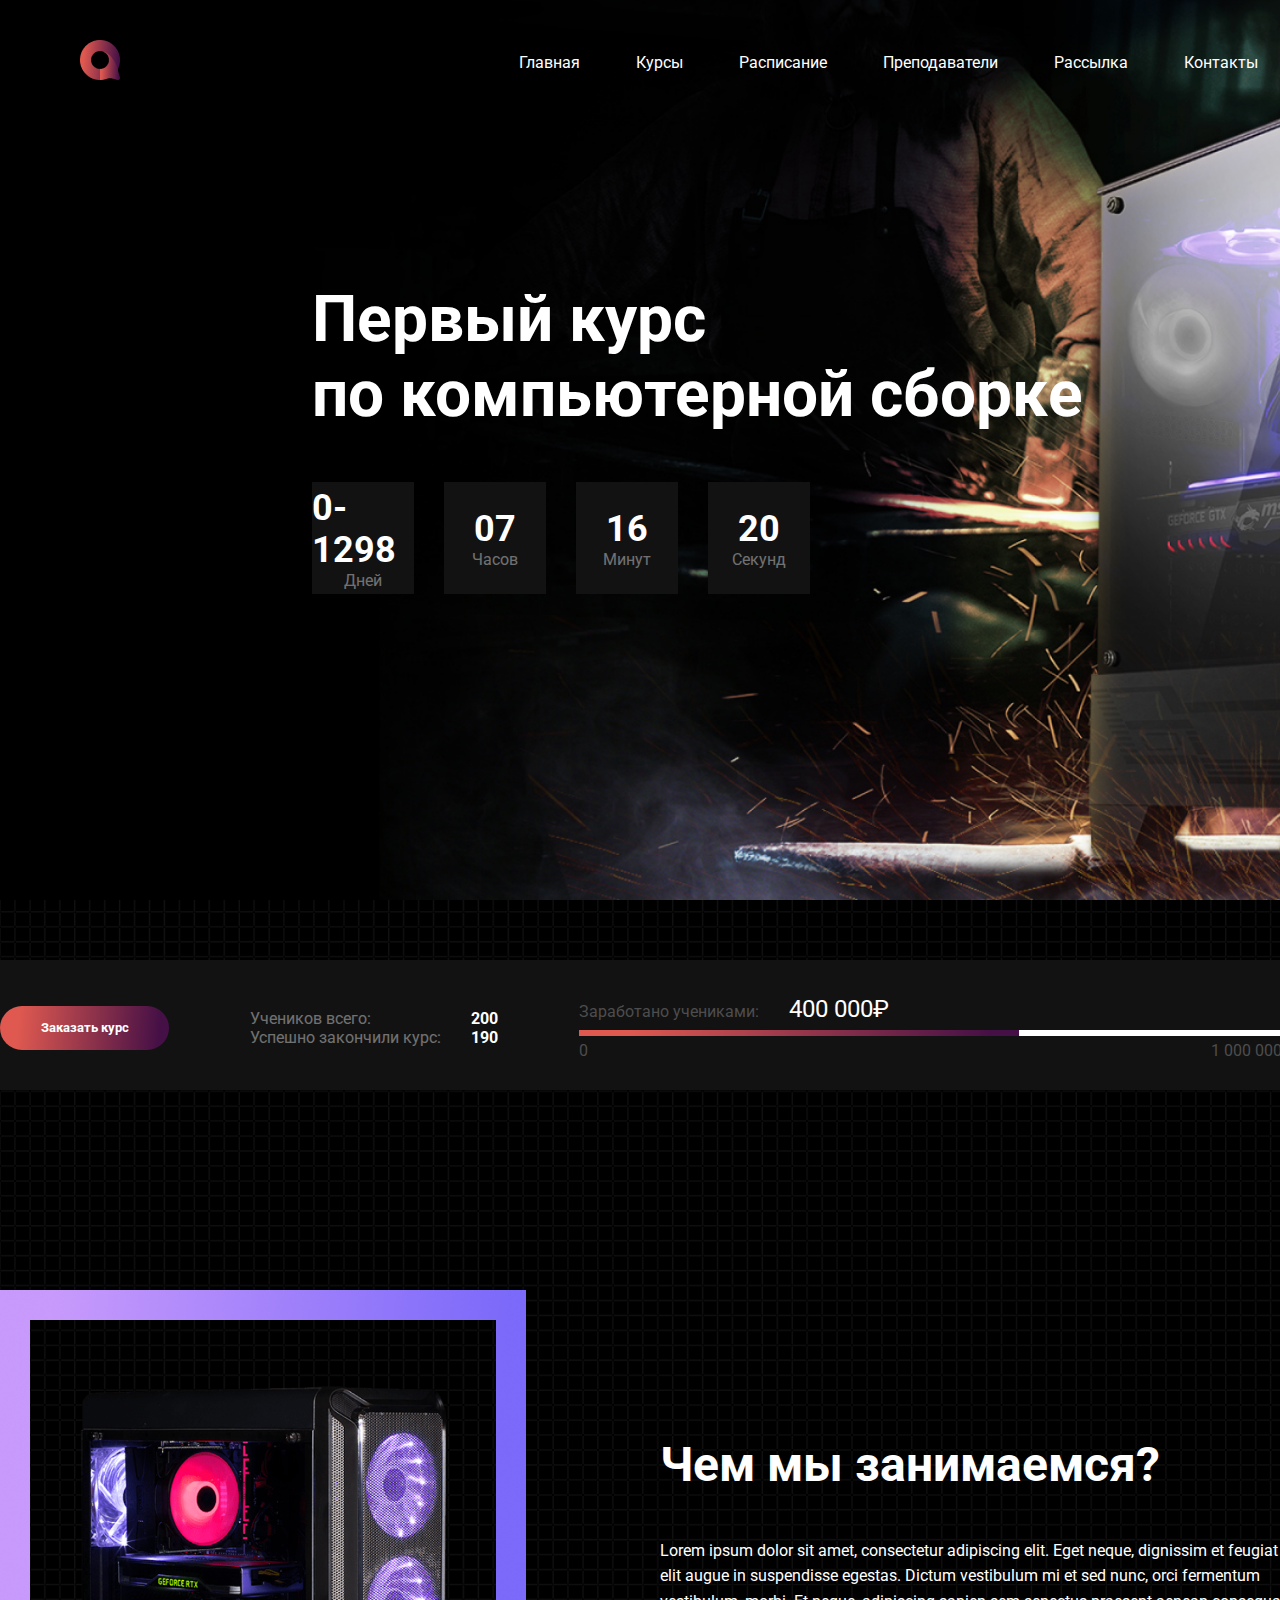
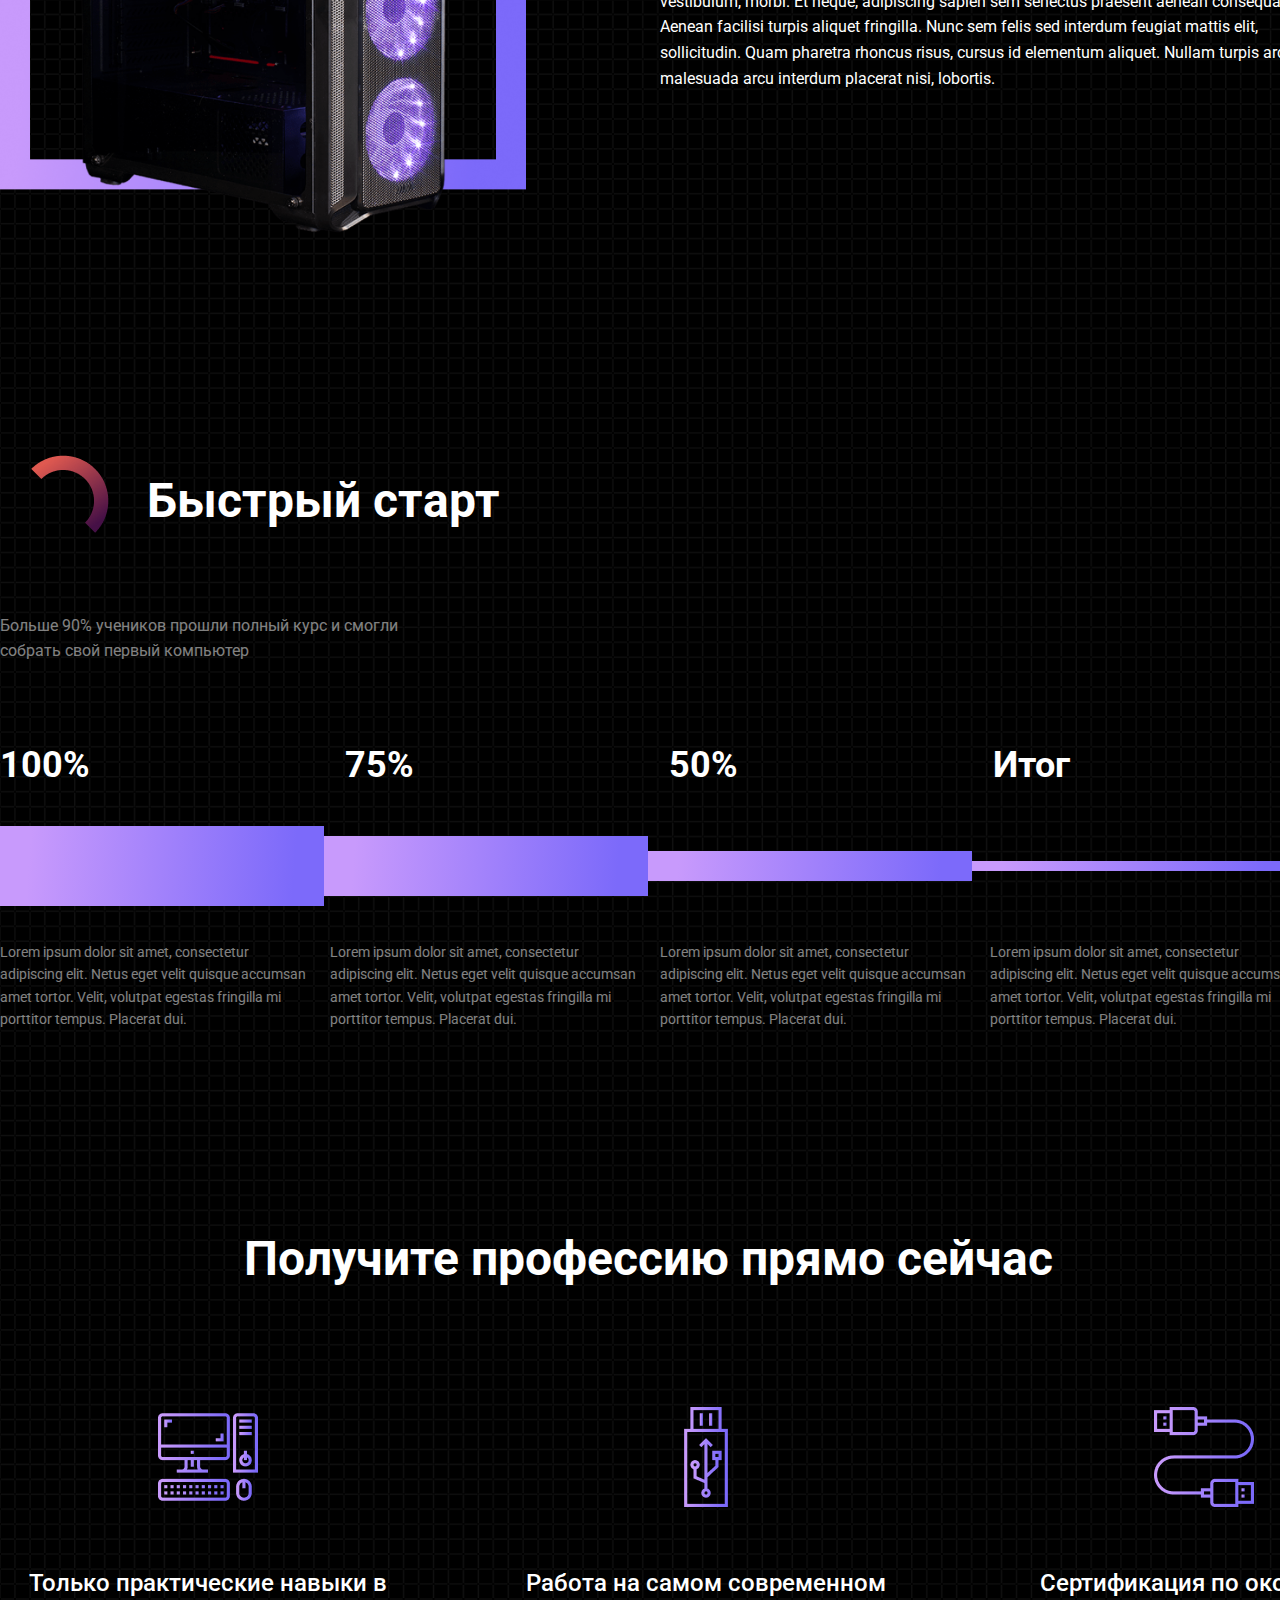
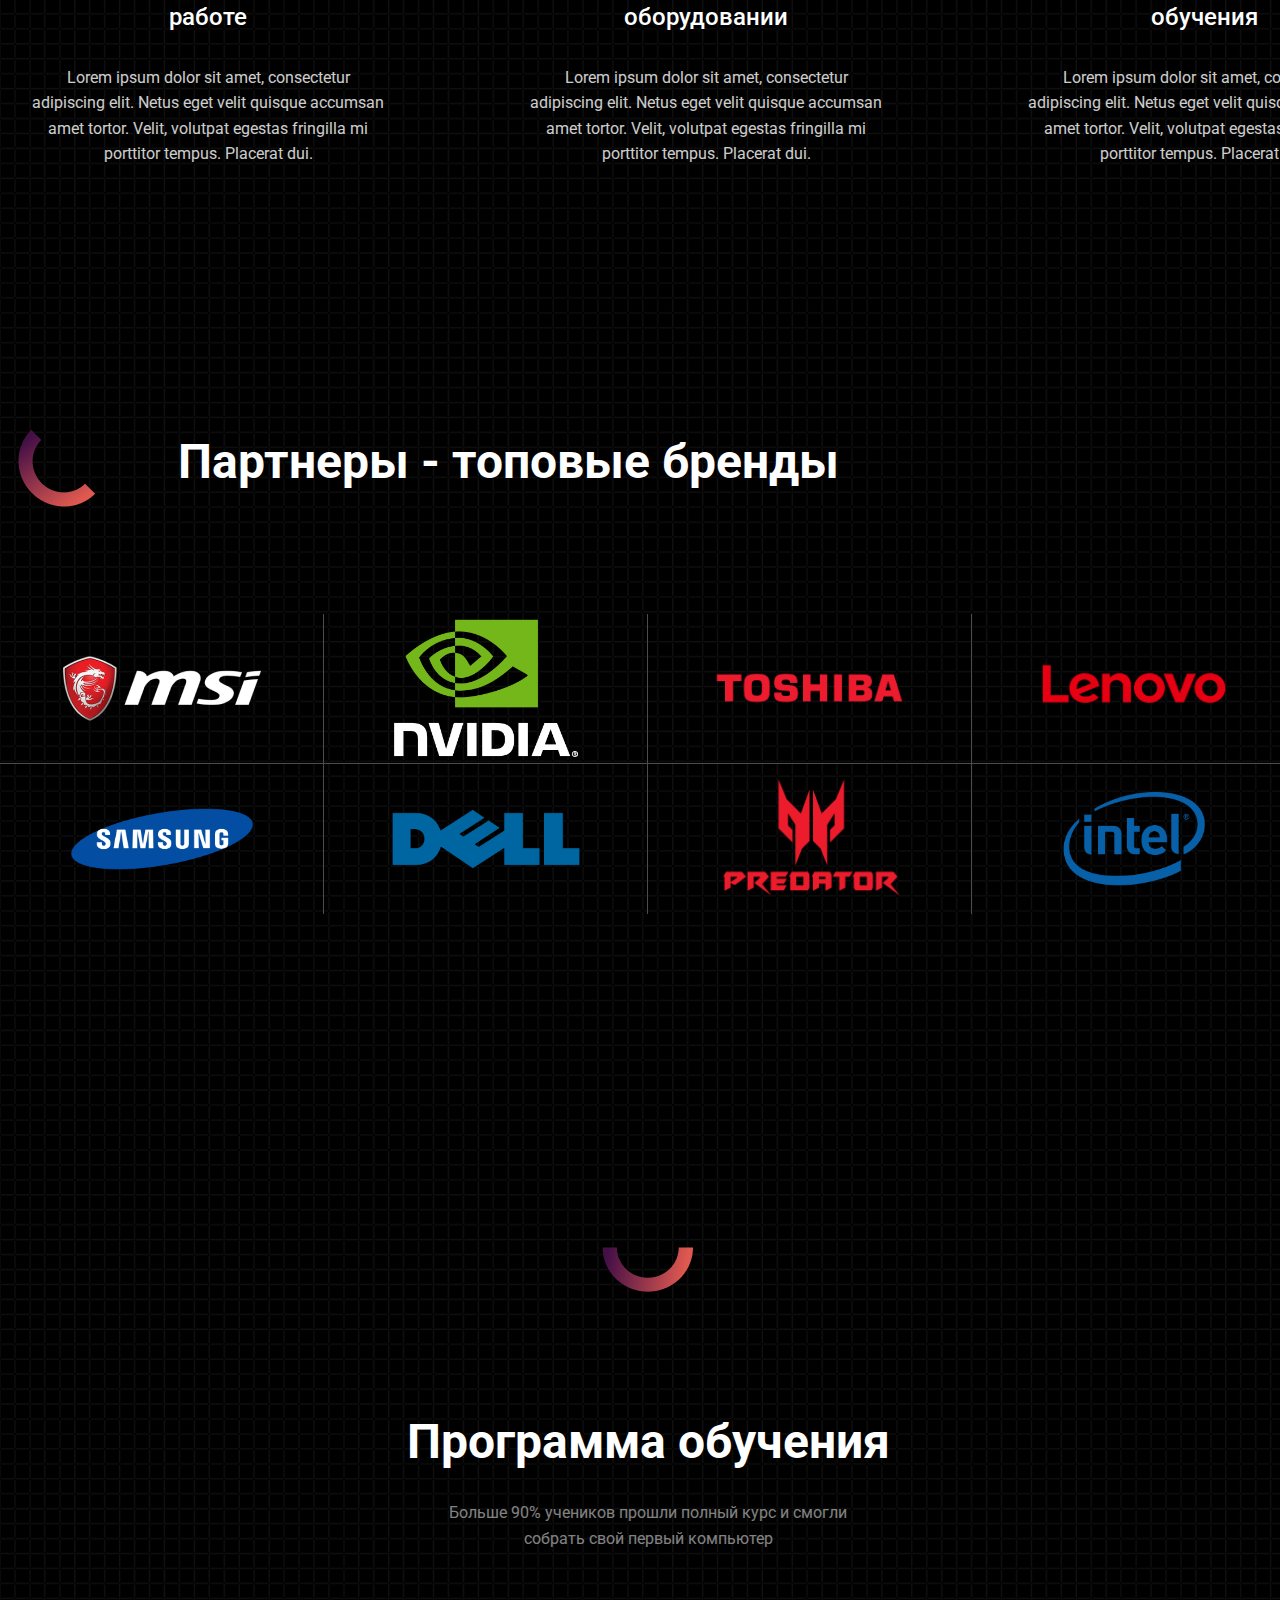
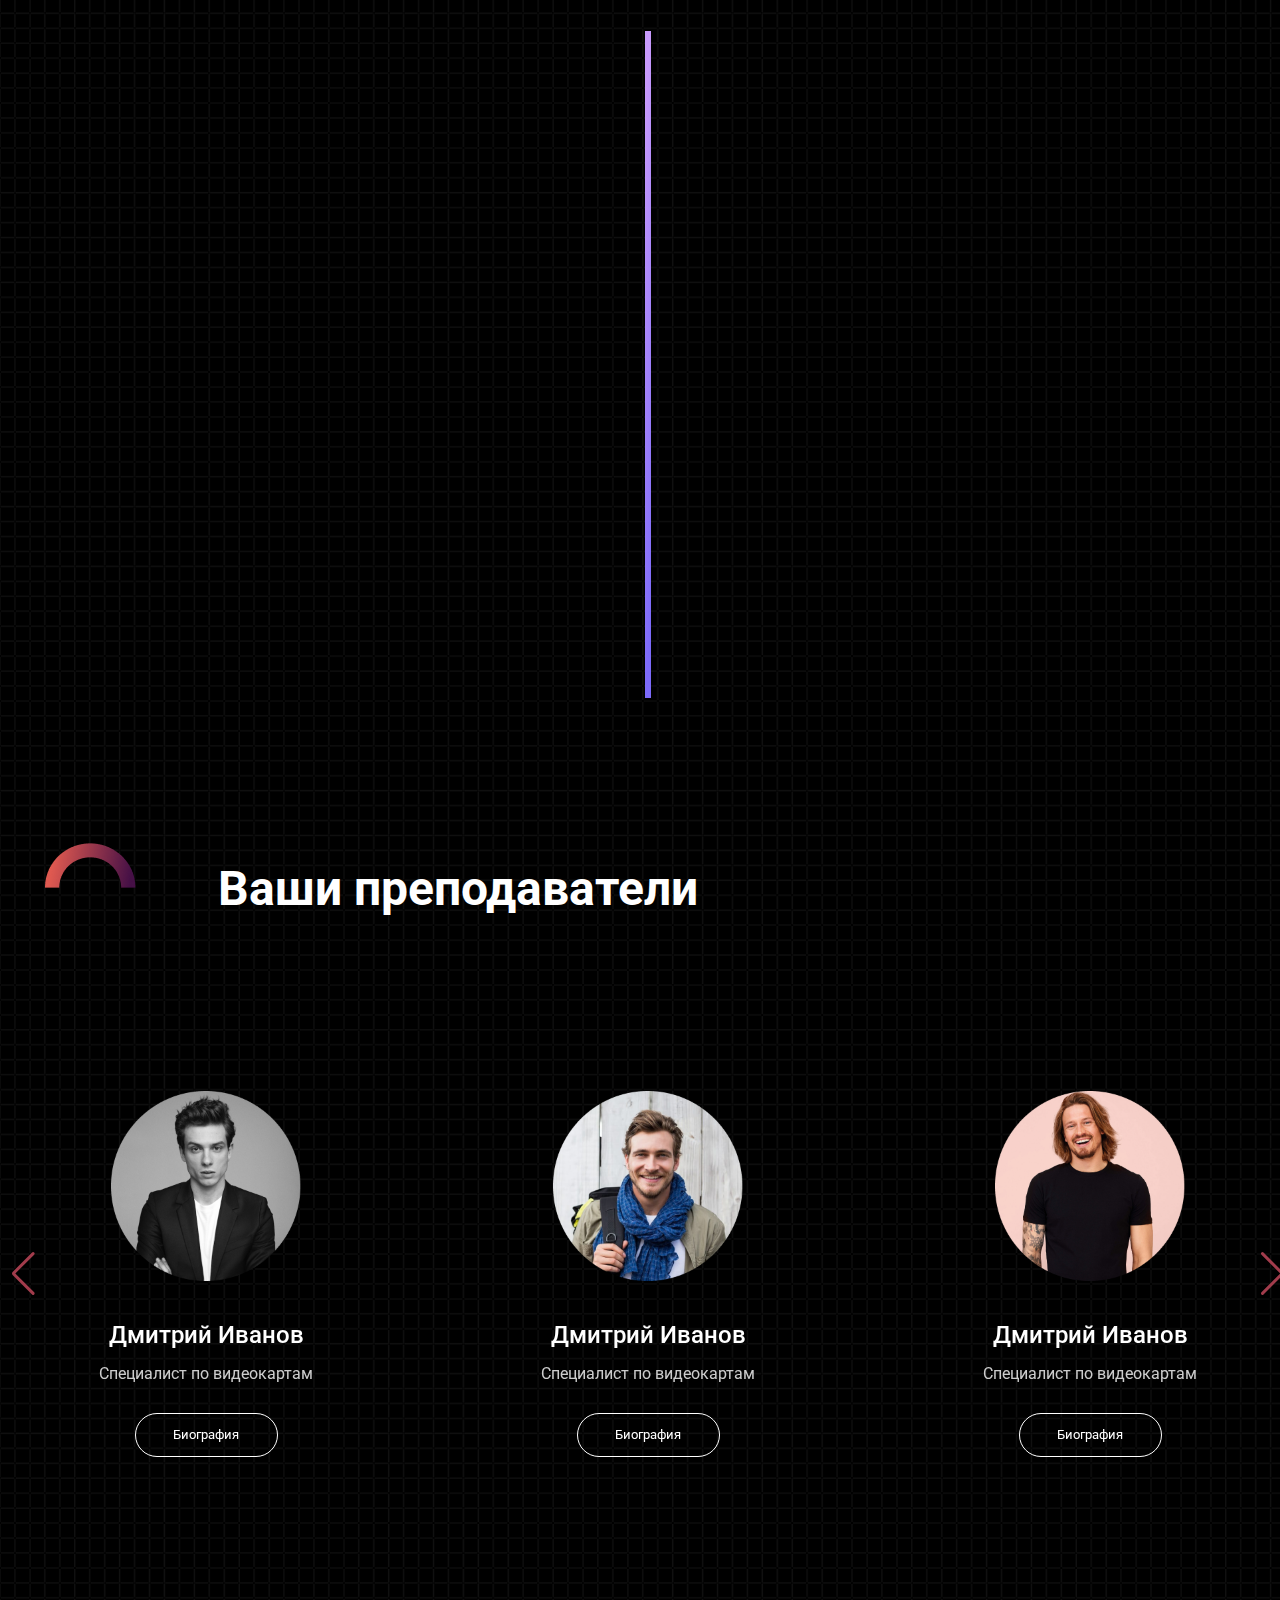
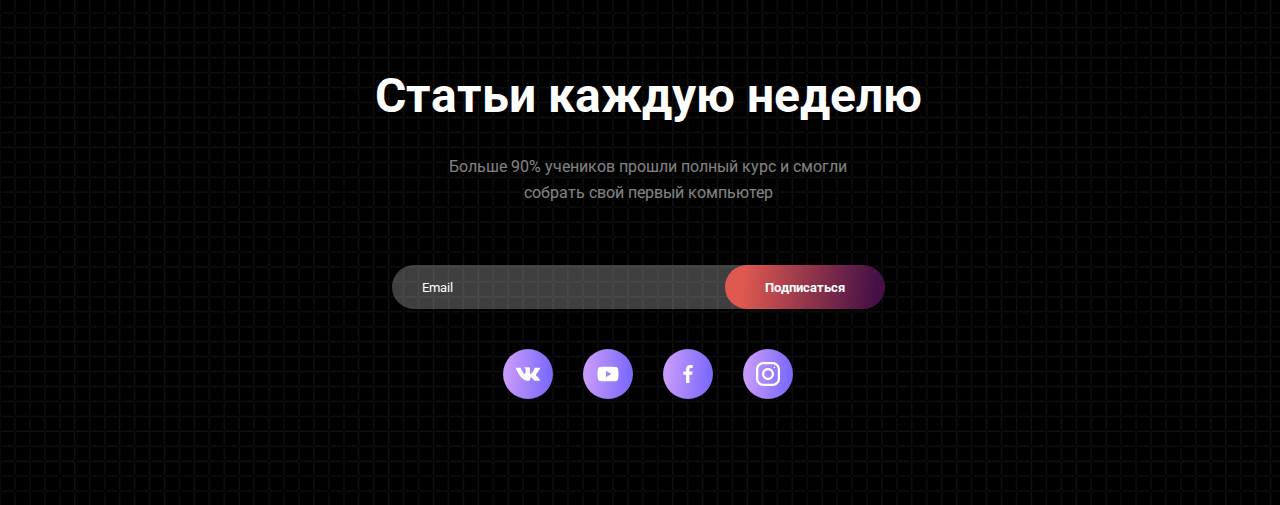
==== commit 16c479f9: "yeah" ====
--- a/index.html
+++ b/index.html
@@ -102,33 +102,32 @@
             <!-- таймер -->
             <div class="timer">
                 <div class="data">
-                    <div class="numb">
-                        <p>00</p>
-                    </div>
+                    <span class="numb" id="days">  
+                    </span>
                     <div class="time">
                         <p>Дней</p>
                     </div>
                 </div>
                 <div class="data">
-                    <div class="numb">
-                        <p>00</p>
-                    </div>
+                    <span class="numb" id="hours">
+                        
+                    </span>
                     <div class="time">
                         <p>Часов</p>
                     </div>
                 </div>
                 <div class="data">
-                    <div class="numb">
-                        <p>00</p>
-                    </div>
+                    <span class="numb" id="minutes">
+                       
+                    </span>
                     <div class="time">
                         <p>Минут</p>
                     </div>
                 </div>
                 <div class="data">
-                    <div class="numb">
-                        <p>00</p>
-                    </div>
+                    <span class="numb" id="seconds">
+                       
+                    </span>
                     <div class="time">
                         <p>Секунд</p>
                     </div>
--- a/style/style.css
+++ b/style/style.css
@@ -728,4 +728,8 @@
 .back-color2 a{
     color: white;
     text-decoration: underline;
+}
+span{
+    color: white;
+    font-size: 24px;
 }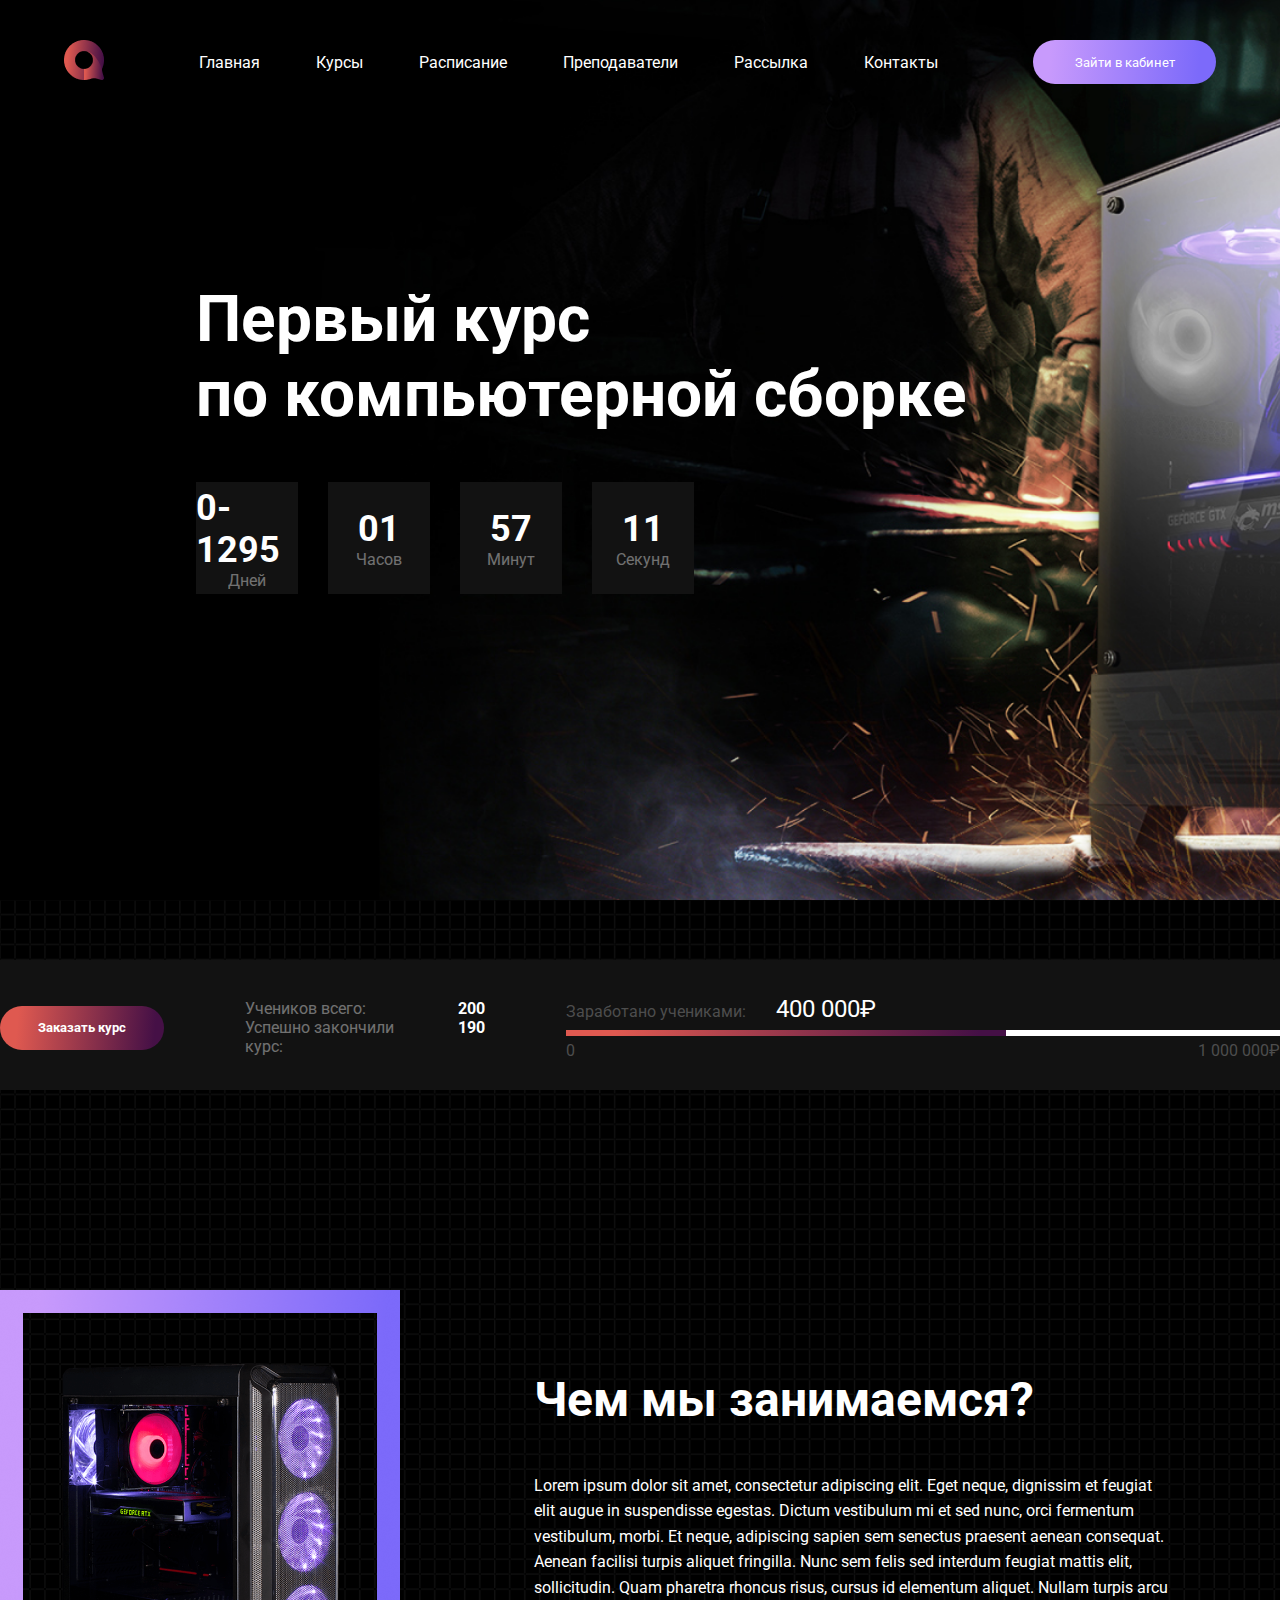
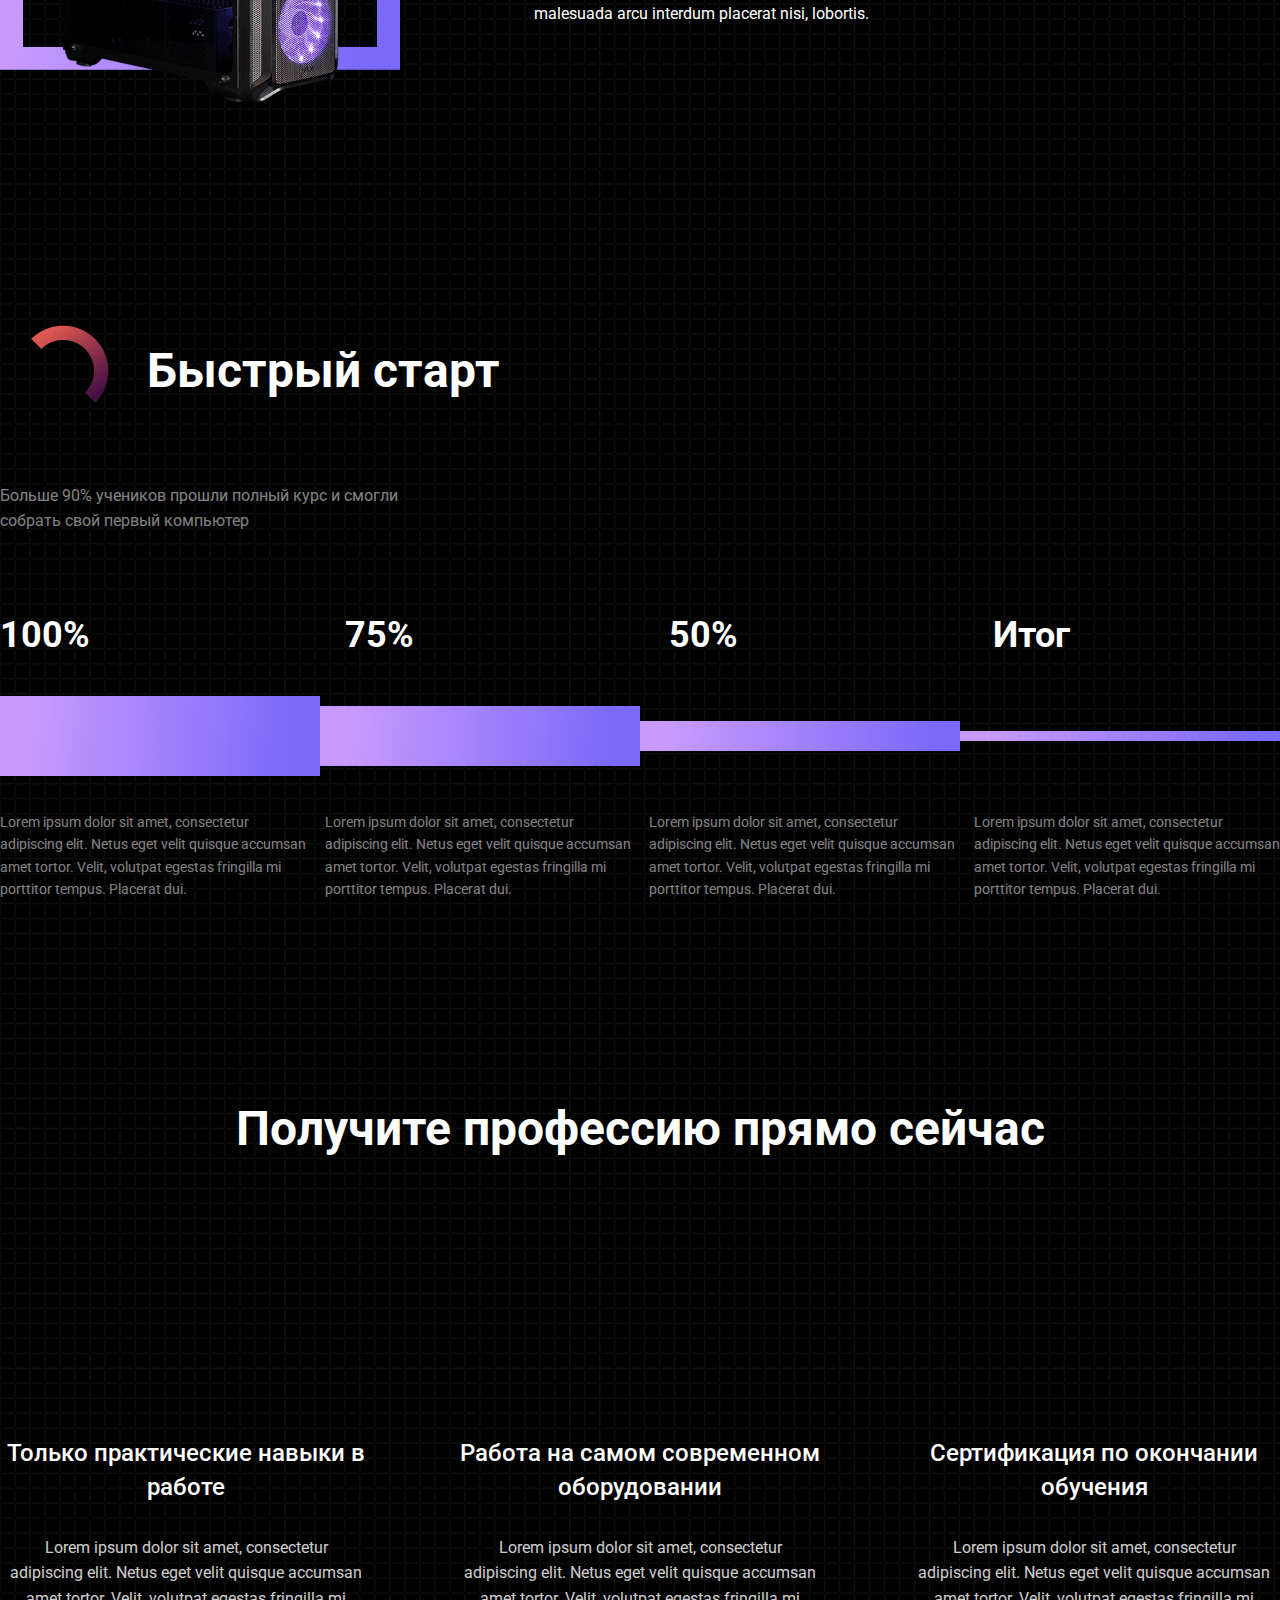
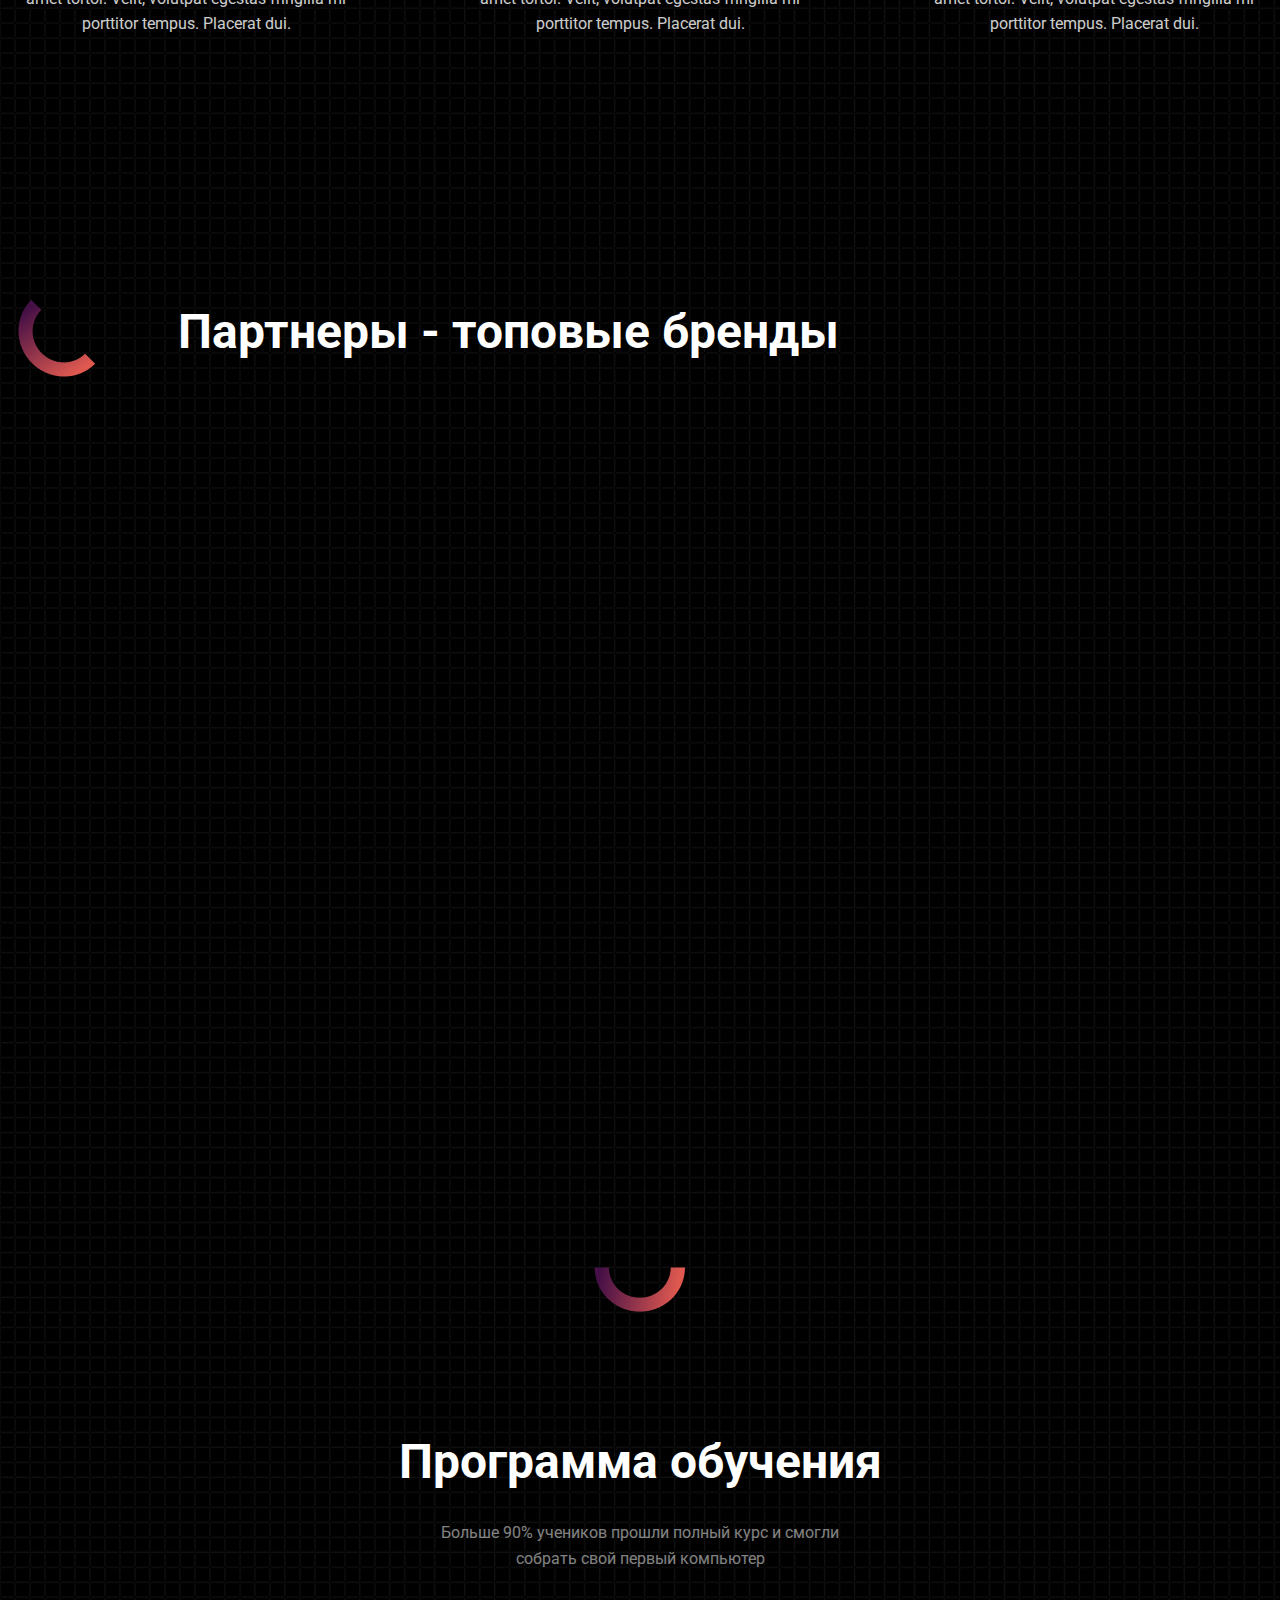
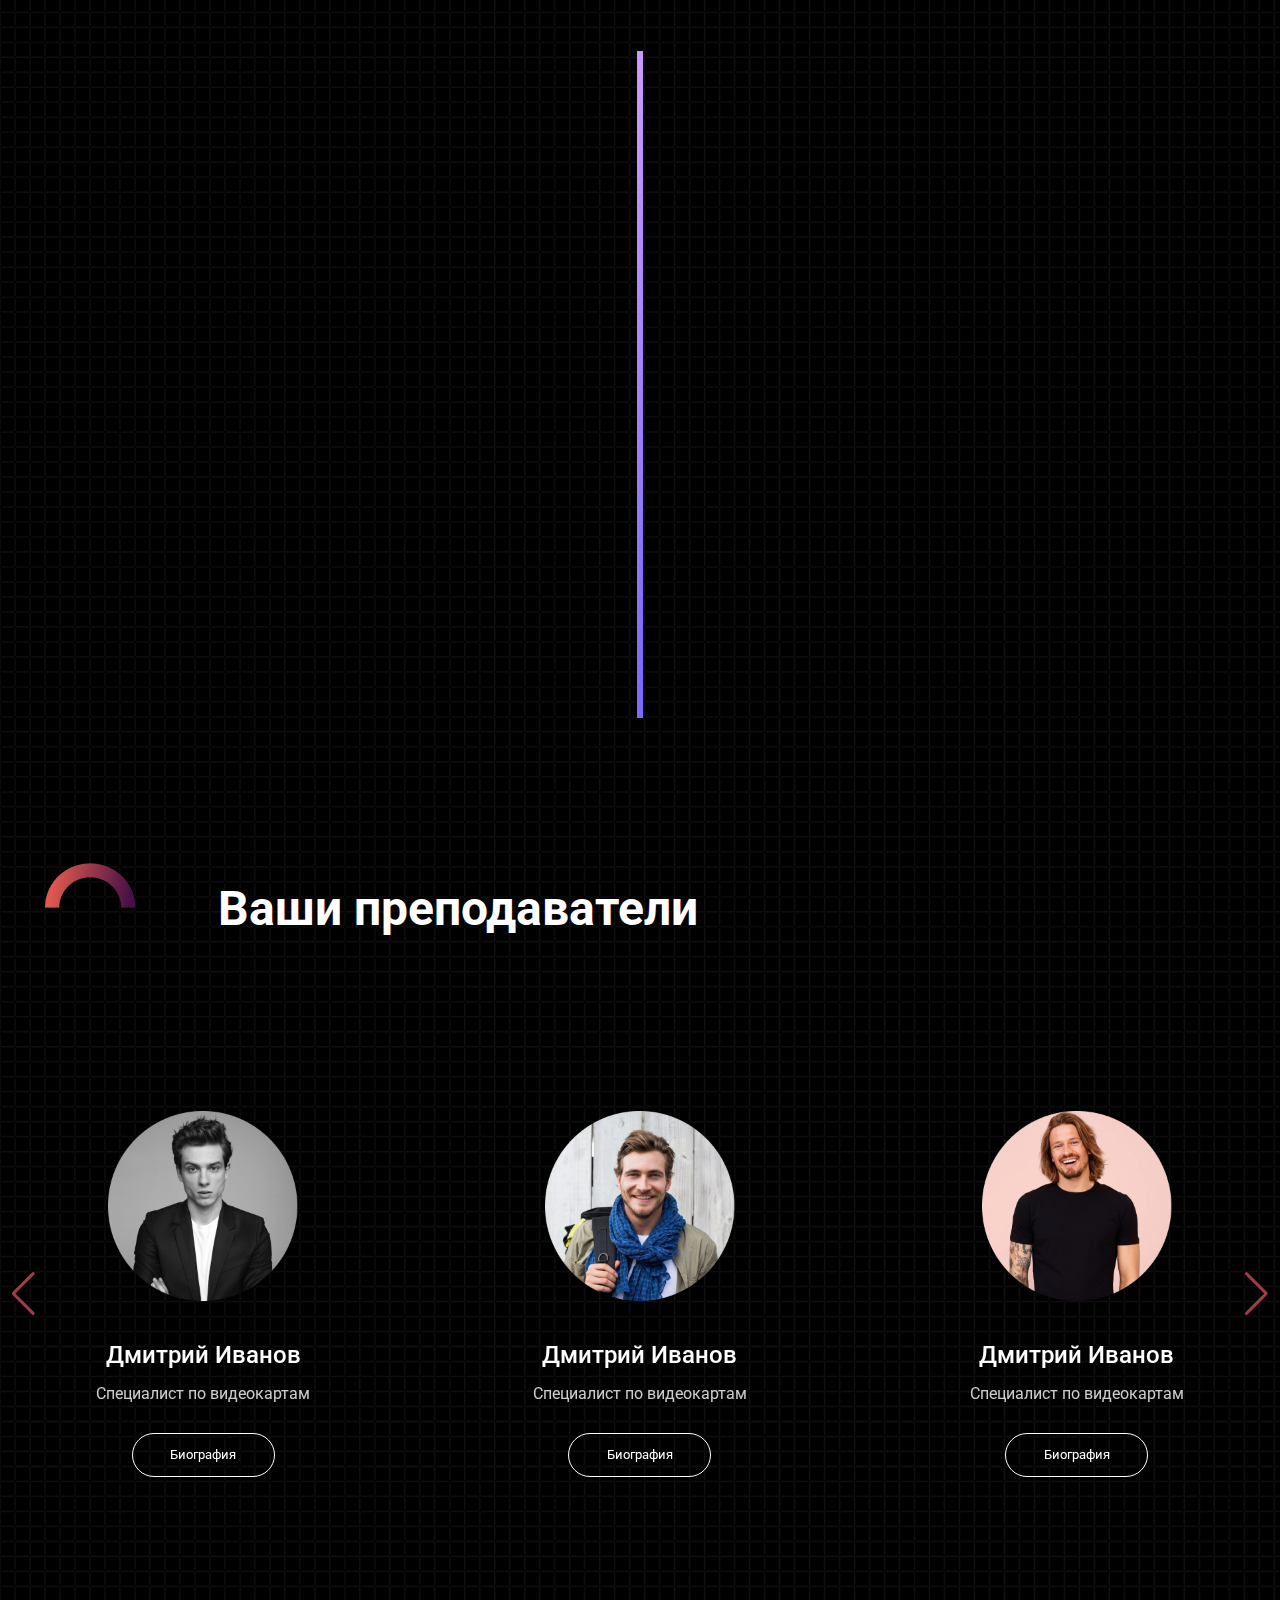
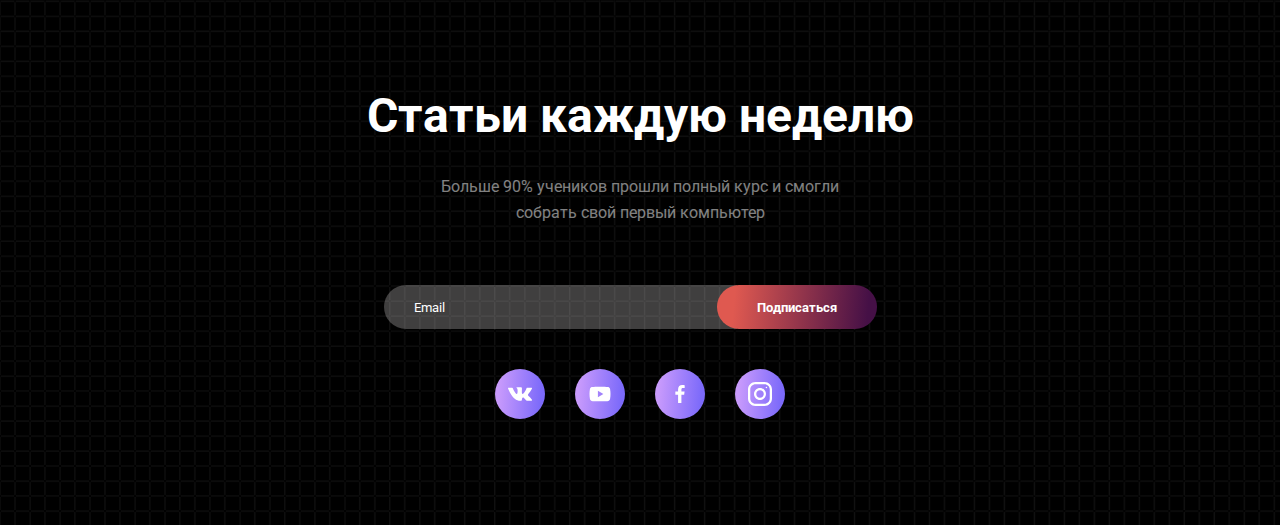
==== commit a150c0c1: "okk" ====
--- a/index.html
+++ b/index.html
@@ -1,5 +1,6 @@
 <!DOCTYPE html>
 <html lang="en">
+
 <head>
     <meta charset="UTF-8">
     <meta http-equiv="X-UA-Compatible" content="IE=edge">
@@ -7,67 +8,66 @@
     <title>Первый курс по компьютерной сборке</title>
     <link rel="stylesheet" href="./style/style.css">
     <link rel="stylesheet" href="./style/media.css">
-    <link
-  rel="stylesheet"
-  href="https://cdn.jsdelivr.net/npm/swiper@8/swiper-bundle.min.css"
-/>
-<link href="https://unpkg.com/aos@2.3.1/dist/aos.css" rel="stylesheet">
+    <link rel="stylesheet" href="https://cdn.jsdelivr.net/npm/swiper@8/swiper-bundle.min.css" />
+    <link href="https://unpkg.com/aos@2.3.1/dist/aos.css" rel="stylesheet">
     <link rel="icon" href="./img/logo.png">
 </head>
+
 <body>
-<!-- модалка хидера -->
-<div class="modal-window">
-    <div class="window">
-        
-        <div class="back-color">
-            <div class="cross">
-            <img src="./img/cross.png" alt="" width="25px">
-        </div>
-            <form action="#">
-                <label >
-                    <p>Логин</p>
-                <input type="text" required minlength="6" maxlength="16">
-            </label>
-            <label >
-                <p>Пароль</p>
-            <input type="password" minlength="8" maxlength="14">
-        </label>
-                <button>Войти</button>
-                
-            </form>
+    <!-- модалка хидера -->
+    <div class="modal-window" >
+        <div class="window">
+
+            <div class="back-color">
+                <div class="cross">
+                    <img src="./img/cross.png" alt="" width="25px">
+                </div>
+                <form action="#">
+                    <label>
+                        <p>Логин</p>
+                        <input type="text" required minlength="6" maxlength="16">
+                    </label>
+                    <label>
+                        <p>Пароль</p>
+                        <input type="password" minlength="8" maxlength="14">
+                    </label>
+                    <button>Войти</button>
+
+                </form>
+            </div>
         </div>
     </div>
-</div>
-<!-- модалка  -->
-<div class="mw2">
-    <div class="window2">
-        
-        <div class="back-color2">
-            <div class="cross2">
-            <img src="./img/cross.png" alt="" width="25px" >
-        </div>
-            <form action="#">
-                <label >
-                    <p>Имя</p>
-                <input type="text" required minlength="2" maxlength="16">
-            </label>
-            <label >
-                <p>Номер телефона</p>
-            <input type="number" minlength="8" maxlength="14" >
-        </label>
-        <label >
-            <p>Электронная почта</p>
-        <input type="email" required minlength="8" maxlength="14">
-    </label>
-    <div class="md-btns">
-                <button>Войти</button>
-                <button>Получить консультацию</button>
-            </div>
-            <p>Нажимая кнопку, принимаю условия <a href="#">политики</a> и <a href="#">пользовательского соглашения</a></p>
-            </form>
+    <!-- модалка  -->
+    <div class="mw2">
+        <div class="window2">
+
+            <div class="back-color2">
+                <div class="cross2">
+                    <img src="./img/cross.png" alt="" width="25px">
+                </div>
+                <form action="#">
+                    <label>
+                        <p>Имя</p>
+                        <input type="text" required minlength="2" maxlength="16">
+                    </label>
+                    <label>
+                        <p>Номер телефона</p>
+                        <input type="number" minlength="8" maxlength="14">
+                    </label>
+                    <label>
+                        <p>Электронная почта</p>
+                        <input type="email" required minlength="8" maxlength="14">
+                    </label>
+                    <div class="md-btns">
+                        <button>Войти</button>
+                        <button>Получить консультацию</button>
+                    </div>
+                    <p>Нажимая кнопку, принимаю условия <a href="#">политики</a> и <a href="#">пользовательского
+                            соглашения</a></p>
+                </form>
+            </div>
         </div>
     </div>
-</div>
 
     <!-- первая секция -->
     <section class="page-1">
@@ -76,9 +76,14 @@
             <!-- контейнер-хидера -->
             <div class="header-container">
                 <nav>
+
                     <div class="logo">
                         <img src="./img/logo.png" alt="">
                     </div>
+
+
+
+
                     <!-- ссылки-хидера -->
                     <div class="hrefs">
                         <a href="#glav">Главная</a>
@@ -88,21 +93,53 @@
                         <a href="#">Рассылка</a>
                         <a href="#kont">Контакты</a>
                     </div>
+
+
+
                     <!-- Кнопка для модалки -->
                     <div class="btn-modal">
                         <button class="btn-modal-win">Зайти в кабинет</button>
                     </div>
+
+                    <!-- Мобильная версия меню -->
+                    <div class="mobile_menu">
+                        <span></span>
+                        <span></span>
+                        <span></span>
+                    </div>
+
+                    <!-- Бургер меню -->
+                    <div class="burger">
+                        <video src="./img/bgc.mp4" autoplay loop></video>
+                        <div class="burger_menu">
+                            <div class="mobile_menu_back">
+                                <span></span>
+                                <span></span>
+                            </div>
+                            <a href="#glav" onmouseover="bgc_change()" onmouseout="no_bgc()">Главная</a>
+                            <a href="#course" onmouseover="bgc_change()" onmouseout="no_bgc()">Курсы</a>
+                            <a href="#rasp" onmouseover="bgc_change()" onmouseout="no_bgc()">Расписание</a>
+                            <a href="#teach" onmouseover="bgc_change()" onmouseout="no_bgc()">Преподаватели</a>
+                            <a href="#" onmouseover="bgc_change()" onmouseout="no_bgc()">Рассылка</a>
+                            <a href="#kont" onmouseover="bgc_change()" onmouseout="no_bgc()">Контакты</a>
+                            <audio src="./img/bgc_music.mp3" id="bgc_music"></audio>
+                            <audio src="./img/hover_btn.mp3" id="btn_e1"></audio>
+                        </div>
+                        
+                    </div>
+
+
                 </nav>
             </div>
         </header>
         <!-- Контейнер -->
-        <div class="container">
+        <div class="container_home">
             <h1>Первый курс <br>
                 по компьютерной сборке</h1>
             <!-- таймер -->
             <div class="timer">
                 <div class="data">
-                    <span class="numb" id="days">  
+                    <span class="numb" id="days">
                     </span>
                     <div class="time">
                         <p>Дней</p>
@@ -110,7 +147,7 @@
                 </div>
                 <div class="data">
                     <span class="numb" id="hours">
-                        
+
                     </span>
                     <div class="time">
                         <p>Часов</p>
@@ -118,7 +155,7 @@
                 </div>
                 <div class="data">
                     <span class="numb" id="minutes">
-                       
+
                     </span>
                     <div class="time">
                         <p>Минут</p>
@@ -126,7 +163,7 @@
                 </div>
                 <div class="data">
                     <span class="numb" id="seconds">
-                       
+
                     </span>
                     <div class="time">
                         <p>Секунд</p>
@@ -147,8 +184,8 @@
                         <p>Успешно закончили курс:</p>
                     </div>
                     <div class="pup-number">
-                        <p>200</p>
-                        <p>190</p>
+                        <div class="counter" data-to="200" data-stop="0"><p>200</p></div>
+                        <div class="counter" data-to="190" data-stop="0"><p>190</p></div>
                     </div>
                 </div>
                 <!-- шкала и ее подробности -->
@@ -178,300 +215,466 @@
             <!-- текст с права -->
             <div class="wht-doing">
                 <h3>Чем мы занимаемся?</h3>
-                <p>Lorem ipsum dolor sit amet, consectetur adipiscing elit. Eget neque, dignissim et feugiat elit augue in suspendisse egestas. Dictum vestibulum mi et sed nunc, orci fermentum vestibulum, morbi. Et neque, adipiscing sapien sem senectus praesent aenean consequat. Aenean facilisi turpis aliquet fringilla. Nunc sem felis sed interdum feugiat mattis elit, sollicitudin. Quam pharetra rhoncus risus, cursus id elementum aliquet. Nullam turpis arcu malesuada arcu interdum placerat nisi, lobortis. </p>
+                <p>Lorem ipsum dolor sit amet, consectetur adipiscing elit. Eget neque, dignissim et feugiat elit augue
+                    in suspendisse egestas. Dictum vestibulum mi et sed nunc, orci fermentum vestibulum, morbi. Et
+                    neque, adipiscing sapien sem senectus praesent aenean consequat. Aenean facilisi turpis aliquet
+                    fringilla. Nunc sem felis sed interdum feugiat mattis elit, sollicitudin. Quam pharetra rhoncus
+                    risus, cursus id elementum aliquet. Nullam turpis arcu malesuada arcu interdum placerat nisi,
+                    lobortis. </p>
             </div>
         </section>
-   <!-- 3 секция -->
+        <!-- 3 секция -->
         <section class="page-3" id="course">
             <!-- мини лоадер -->
             <div class="load-text">
-            <img src="./img/load-icon.png" alt="">
-            <p>Быстрый старт</p>
-        </div>
+                <img src="./img/load-icon.png" alt="">
+                <p>Быстрый старт</p>
+            </div>
             <p class="pg3-text">Больше 90% учеников прошли полный курс и смогли собрать свой первый компьютер</p>
             <!-- боксы в виде шприца -->
-<div class="wrap">
-    <div class="wrap-txt">
-        <p>100%</p>
-         <p>75%</p>
-         <p>50%</p>
-         <p>Итог</p>
-    </div>
-    
-            <div class="item">
-                <div class="block"></div>  
-       
-               
-                <div class="block bl-2"></div>   
-     
-                
-                <div class="block bl-3"></div>     
-       
-                 
-                <div class="block bl-4"></div> 
-            </div>
+            <div class="wrap">
+                <div class="wrap-txt">
+                    <p>100%</p>
+                    <p>75%</p>
+                    <p>50%</p>
+                    <p>Итог</p>
+                </div>
+
+                <div class="item">
+                    <div class="block"></div>
+
+
+                    <div class="block bl-2"></div>
+
+
+                    <div class="block bl-3"></div>
+
+
+                    <div class="block bl-4"></div>
+                </div>
+            </div>
+
+            <!-- текс снизу боксов  -->
+            <div class="item-tx">
+                <p>Lorem ipsum dolor sit amet, consectetur adipiscing elit. Netus eget velit quisque accumsan amet
+                    tortor. Velit, volutpat egestas fringilla mi porttitor tempus. Placerat dui.</p>
+                <p>Lorem ipsum dolor sit amet, consectetur adipiscing elit. Netus eget velit quisque accumsan amet
+                    tortor. Velit, volutpat egestas fringilla mi porttitor tempus. Placerat dui.</p>
+                <p>Lorem ipsum dolor sit amet, consectetur adipiscing elit. Netus eget velit quisque accumsan amet
+                    tortor. Velit, volutpat egestas fringilla mi porttitor tempus. Placerat dui.</p>
+                <p>Lorem ipsum dolor sit amet, consectetur adipiscing elit. Netus eget velit quisque accumsan amet
+                    tortor. Velit, volutpat egestas fringilla mi porttitor tempus. Placerat dui.</p>
+            </div>
+
+            <div class="wrap_mobile">
+                <div class="item_mobile">
+                    <div data-aos="fade-right" data-aos-duration="1000">
+                        <div class="block_mobile">
+                            <p>100%</p>
+                        </div>
+                    </div>
+                    <div data-aos="fade-up" data-aos-anchor-placement="center-bottom" data-aos-duration="2000">
+                        <p>Lorem ipsum dolor sit amet, consectetur adipisicing elit. Ullam libero itaque voluptatem,
+                            quidem
+                            maxime impedit officiis minus amet, molestias sequi, fugit optio corporis. Asperiores
+                            voluptates, voluptatibus illo dolores magni mollitia?</p>
+                    </div>
+                </div>
+                <div class="item_mobile">
+                    <div data-aos="fade-left" data-aos-duration="1000">
+                        <div class="block_mobile">
+                            <p>75%</p>
+                        </div>
+                    </div>
+                    <div data-aos="fade-up" data-aos-anchor-placement="center-bottom" data-aos-duration="2000">
+                        <p>Lorem ipsum dolor sit amet, consectetur adipisicing elit. Ullam libero itaque voluptatem,
+                            quidem
+                            maxime impedit officiis minus amet, molestias sequi, fugit optio corporis. Asperiores
+                            voluptates, voluptatibus illo dolores magni mollitia?</p>
+                    </div>
+                </div>
+                <div class="item_mobile">
+                    <div data-aos="fade-right" data-aos-duration="1000">
+                        <div class="block_mobile">
+                            <p>50%</p>
+                        </div>
+                    </div>
+                    <div data-aos="fade-up" data-aos-anchor-placement="center-bottom" data-aos-duration="2000">
+                        <p>Lorem ipsum dolor sit amet, consectetur adipisicing elit. Ullam libero itaque voluptatem,
+                            quidem
+                            maxime impedit officiis minus amet, molestias sequi, fugit optio corporis. Asperiores
+                            voluptates, voluptatibus illo dolores magni mollitia?</p>
+                    </div>
+                </div>
+                <div class="item_mobile">
+                    <div data-aos="fade-left" data-aos-duration="1000">
+                        <div class="block_mobile">
+                            <p>Итог</p>
+                        </div>
+                    </div>
+                    <div data-aos="fade-up" data-aos-anchor-placement="center-bottom" data-aos-duration="2000">
+                        <p>Lorem ipsum dolor sit amet, consectetur adipisicing elit. Ullam libero itaque voluptatem,
+                            quidem
+                            maxime impedit officiis minus amet, molestias sequi, fugit optio corporis. Asperiores
+                            voluptates, voluptatibus illo dolores magni mollitia?</p>
+                    </div>
+                </div>
+            </div>
+   
+
+    </section>
+    <!-- 4 ая секция -->
+    <section class="page-4">
+        <h3>Получите профессию прямо сейчас</h3>
+        <!-- о курсе -->
+        <div class="about-us">
+            <div class="box">
+                <img src="./img/komp.png" alt="" data-aos="aos3">
+                <h4>Только практические
+                    навыки в работе</h4>
+                <p>Lorem ipsum dolor sit amet, consectetur adipiscing elit. Netus eget velit quisque accumsan amet
+                    tortor. Velit, volutpat egestas fringilla mi porttitor tempus. Placerat dui.</p>
+            </div>
+            <div class="box">
+                <img src="./img/usb.png" alt="" data-aos="aos3">
+                <h4>Работа на самом
+                    современном оборудовании</h4>
+                <p>Lorem ipsum dolor sit amet, consectetur adipiscing elit. Netus eget velit quisque accumsan amet
+                    tortor. Velit, volutpat egestas fringilla mi porttitor tempus. Placerat dui.</p>
+            </div>
+            <div class="box">
+                <img src="./img/usb2.png" alt="" data-aos="aos3">
+                <h4>Сертификация
+                    по окончании обучения</h4>
+                <p>Lorem ipsum dolor sit amet, consectetur adipiscing elit. Netus eget velit quisque accumsan amet
+                    tortor. Velit, volutpat egestas fringilla mi porttitor tempus. Placerat dui.</p>
+            </div>
+        </div>
+    </section>
+    <section class="page-5">
+        <div class="part-load">
+            <img src="./img/load-icon-2.png" alt="">
+            <h3>Партнеры - топовые бренды</h3>
+        </div>
+        <!-- логотипы -->
+        <div class="vidiki">
+            <div class="wrapers zone" data-aos="flip-down">
+                <img src="./img/msi.png" alt="">
+            </div>
+            <div class="wrapers zone" data-aos="flip-down">
+                <img src="./img/nvidia.png" alt="">
+            </div>
+            <div class="wrapers zone" data-aos="flip-down">
+                <img src="./img/toshiba.png" alt="">
+            </div>
+            <div class="wrapers zone" data-aos="flip-down">
+                <img src="./img/lenovo.png" alt="">
+            </div>
+            <div class="wrapers zone" data-aos="flip-down">
+                <img src="./img/samsung.png" alt="">
+            </div>
+            <div class="wrapers zone" data-aos="flip-down">
+                <img src="./img/dell.png" alt="">
+            </div>
+            <div class="wrapers zone" data-aos="flip-down">
+                <img src="./img/predator.png" alt="">
+            </div>
+            <div class="wrapers zone" data-aos="flip-down">
+                <img src="./img/intel.png" alt="">
+            </div>
+        </div>
+    </section>
+    <section class="page-6">
+        <!-- блок AOS -->
+        <div class="aos-loader">
+            <img src="./img/load-icon3.png" alt="">
+            <h3>Программа обучения</h3>
+            <p>Больше 90% учеников прошли полный курс и смогли собрать свой первый компьютер</p>
+        </div>
+        <div class="aos-block" id="rasp">
+            <div class="aos-wraper">
+                <div class="aos-items-left">
+                    <div class="aos-items">
+                        <div data-aos="fade-right" data-aos-duration="2000">
+                            <span>Неделя №1</span>
+                            <div class="aos-text-line">
+                                <p>Красивая часть курса,
+                                    которая помогает в успехе</p>
+                                <span></span>
+                            </div>
+                        </div>
+                    </div>
+                    <div class="aos-items">
+                        <div data-aos="fade-right" data-aos-duration="2000">
+                            <span>Неделя №3</span>
+                            <div class="aos-text-line">
+                                <p>Красивая часть курса,
+                                    которая помогает в успехе</p>
+                                <span></span>
+                            </div>
+                        </div>
+                    </div>
+                    <div class="aos-items">
+                        <div data-aos="fade-right" data-aos-duration="2000">
+                            <span>Неделя №5</span>
+                            <div class="aos-text-line">
+                                <p>Красивая часть курса,
+                                    которая помогает в успехе</p>
+                                <span></span>
+                            </div>
+                        </div>
+                    </div>
+                    <div class="aos-items">
+                        <div data-aos="fade-right" data-aos-duration="2000">
+                            <span>Неделя №7</span>
+                            <div class="aos-text-line">
+                                <p>Красивая часть курса,
+                                    которая помогает в успехе</p>
+                                <span></span>
+                            </div>
+                        </div>
+                    </div>
+                </div>
+                <div class="aos-line"></div>
+                <div class="aos-items-right">
+                    <div class="aos-items">
+                        <div data-aos="fade-left" data-aos-duration="2000">
+                            <span>Неделя №2</span>
+                            <div class="aos-text-line2">
+                                <p>Красивая часть курса,
+                                    которая помогает в успехе</p>
+                                <span></span>
+                            </div>
+                        </div>
+                    </div>
+                    <div class="aos-items">
+                        <div data-aos="fade-left" data-aos-duration="2000">
+                            <span>Неделя №4</span>
+                            <div class="aos-text-line2">
+                                <p>Красивая часть курса,
+                                    которая помогает в успехе</p>
+                                <span></span>
+                            </div>
+                        </div>
+                    </div>
+                    <div class="aos-items">
+                        <div data-aos="fade-left" data-aos-duration="2000">
+                            <span>Неделя №6</span>
+                            <div class="aos-text-line2">
+                                <p>Красивая часть курса,
+                                    которая помогает в успехе</p>
+                                <span></span>
+                            </div>
+                        </div>
+                    </div>
+                </div>
+            </div>
+
+
+            <div class="aos-wraper aos_mobile">
+                <div class="aos-line"></div>
+
+
+                <div class="aos-items-right">
+                    <div class="aos-items">
+                        <div data-aos="fade-left" data-aos-duration="2000">
+                            <span>Неделя №1</span>
+                            <div class="aos-text-line2">
+                                <p>Красивая часть курса,
+                                    которая помогает в успехе</p>
+                                <span></span>
+                            </div>
+                        </div>
+                    </div>
+                    <div class="aos-items">
+                        <div data-aos="fade-left" data-aos-duration="2000">
+                            <span>Неделя №2</span>
+                            <div class="aos-text-line2">
+                                <p>Красивая часть курса,
+                                    которая помогает в успехе</p>
+                                <span></span>
+                            </div>
+                        </div>
+                    </div>
+                    <div class="aos-items">
+                        <div data-aos="fade-left" data-aos-duration="2000">
+                            <span>Неделя №3</span>
+                            <div class="aos-text-line2">
+                                <p>Красивая часть курса,
+                                    которая помогает в успехе</p>
+                                <span></span>
+                            </div>
+                        </div>
+                    </div>
+                    <div class="aos-items">
+                        <div data-aos="fade-left" data-aos-duration="2000">
+                            <span>Неделя №4</span>
+                            <div class="aos-text-line2">
+                                <p>Красивая часть курса,
+                                    которая помогает в успехе</p>
+                                <span></span>
+                            </div>
+                        </div>
+                    </div>
+                    <div class="aos-items">
+                        <div data-aos="fade-left" data-aos-duration="2000">
+                            <span>Неделя №5</span>
+                            <div class="aos-text-line2">
+                                <p>Красивая часть курса,
+                                    которая помогает в успехе</p>
+                                <span></span>
+                            </div>
+                        </div>
+                    </div>
+                    <div class="aos-items">
+                        <div data-aos="fade-left" data-aos-duration="2000">
+                            <span>Неделя №6</span>
+                            <div class="aos-text-line2">
+                                <p>Красивая часть курса,
+                                    которая помогает в успехе</p>
+                                <span></span>
+                            </div>
+                        </div>
+                    </div>
+                    <div class="aos-items">
+                        <div data-aos="fade-left" data-aos-duration="2000">
+                            <span>Неделя №7</span>
+                            <div class="aos-text-line2">
+                                <p>Красивая часть курса,
+                                    которая помогает в успехе</p>
+                                <span></span>
+                            </div>
+                        </div>
+                    </div>
+
+
+
+                </div>
+            </div>
+        </div>
+    </section>
+    <section class="page-7" id="teach">
+        <div class="teach-load">
+            <img src="./img/load-icon4.png" alt="">
+            <h3>Ваши преподаватели</h3>
+        </div>
+        <!-- Slider main container -->
+        <div class="swiper">
+            <!-- Additional required wrapper -->
+            <div class="swiper-wrapper">
+                <!-- Slides -->
+                <div class="swiper-slide">
+                    <div class="sw-block">
+                        <img src="./img/teach1.png" alt="">
+                        <h3>Дмитрий Иванов</h3>
+                        <p>Специалист по видеокартам</p>
+                        <button>Биография</button>
+                    </div>
+                </div>
+                <div class="swiper-slide">
+                    <div class="sw-block">
+                        <img src="./img/teach2.png" alt="">
+                        <h3>Дмитрий Иванов</h3>
+                        <p>Специалист по видеокартам</p>
+                        <button>Биография</button>
+                    </div>
+                </div>
+                <div class="swiper-slide">
+                    <div class="sw-block">
+                        <img src="./img/teach3.png" alt="">
+                        <h3>Дмитрий Иванов</h3>
+                        <p>Специалист по видеокартам</p>
+                        <button>Биография</button>
+                    </div>
+                </div>
+                <div class="swiper-slide">
+                    <div class="sw-block">
+                        <img src="./img/saske-round.png" alt="">
+                        <h3>Uchiha Sasuke</h3>
+                        <p>Бэк-энд разработчик</p>
+                        <button>Биография</button>
+                    </div>
+                </div>
+                <div class="swiper-slide">
+                    <div class="sw-block">
+                        <img src="./img/naruto-round (1).png" alt="">
+                        <h3>Naruto Uzumaki</h3>
+                        <p>Фронт-энд разработчик</p>
+                        <button>Биография</button>
+                    </div>
+                </div>
+            </div>
+            <div class="swiper-button-prev"></div>
+            <div class="swiper-button-next"></div>
+        </div>
+    </section>
 </div>
-
-<!-- текс снизу боксов  -->
-<div class="item-tx">
-    <p>Lorem ipsum dolor sit amet, consectetur adipiscing elit. Netus eget velit quisque accumsan amet tortor. Velit, volutpat egestas fringilla mi porttitor tempus. Placerat dui.</p>
-    <p>Lorem ipsum dolor sit amet, consectetur adipiscing elit. Netus eget velit quisque accumsan amet tortor. Velit, volutpat egestas fringilla mi porttitor tempus. Placerat dui.</p>
-    <p>Lorem ipsum dolor sit amet, consectetur adipiscing elit. Netus eget velit quisque accumsan amet tortor. Velit, volutpat egestas fringilla mi porttitor tempus. Placerat dui.</p>
-    <p>Lorem ipsum dolor sit amet, consectetur adipiscing elit. Netus eget velit quisque accumsan amet tortor. Velit, volutpat egestas fringilla mi porttitor tempus. Placerat dui.</p>
-</div>
-        </section>
-<!-- 4 ая секция -->
-<section class="page-4">
-<h3>Получите профессию прямо сейчас</h3>
-<!-- о курсе -->
-<div class="about-us">
-<div class="box">
-    <img src="./img/komp.png" alt="">
-    <h4>Только практические
-        навыки в работе</h4>
-    <p>Lorem ipsum dolor sit amet, consectetur adipiscing elit. Netus eget velit quisque accumsan amet tortor. Velit, volutpat egestas fringilla mi porttitor tempus. Placerat dui.</p>
-</div>
-<div class="box">
-    <img src="./img/usb.png" alt="">
-    <h4>Работа на самом
-        современном оборудовании</h4>
-    <p>Lorem ipsum dolor sit amet, consectetur adipiscing elit. Netus eget velit quisque accumsan amet tortor. Velit, volutpat egestas fringilla mi porttitor tempus. Placerat dui.</p>
-</div>
-<div class="box">
-    <img src="./img/usb2.png" alt="">
-    <h4>Сертификация
-        по окончании обучения</h4>
-    <p>Lorem ipsum dolor sit amet, consectetur adipiscing elit. Netus eget velit quisque accumsan amet tortor. Velit, volutpat egestas fringilla mi porttitor tempus. Placerat dui.</p>
-</div>
-</div>
-</section>
-<section class="page-5">
-    <div class="part-load">
-        <img src="./img/load-icon-2.png" alt="">
-        <h3>Партнеры - топовые бренды</h3>
-    </div>
-<!-- логотипы -->
-    <div class="vidiki">
-        <div class="wrapers zone">
-            <img src="./img/msi.png" alt="" >
-        </div>
-        <div class="wrapers zone">
-            <img src="./img/nvidia.png" alt="" >
-        </div>
-        <div class="wrapers zone">
-            <img src="./img/toshiba.png" alt="">
-        </div>
-        <div class="wrapers zone">
-            <img src="./img/lenovo.png" alt="">
-        </div>
-        <div class="wrapers zone">
-            <img src="./img/samsung.png" alt="" >
-        </div>
-        <div class="wrapers zone">
-            <img src="./img/dell.png" alt="" >
-        </div>
-        <div class="wrapers zone">
-            <img src="./img/predator.png" alt="" >
-        </div>
-        <div class="wrapers zone">
-            <img src="./img/intel.png" alt="" >
-        </div>
-    </div>
-</section>
-<section class="page-6">
-    <!-- блок AOS -->
-    <div class="aos-loader">
-        <img src="./img/load-icon3.png" alt="">
-        <h3>Программа обучения</h3>
+    <footer id="kont">
+        <h3>Статьи каждую неделю</h3>
         <p>Больше 90% учеников прошли полный курс и смогли собрать свой первый компьютер</p>
-    </div>
-    <div class="aos-block" id="rasp">
-        <div class="aos-wraper">
-            <div class="aos-items-left">
-                <div class="aos-items">
-                    <div data-aos="fade-right" data-aos-duration="2000">
-                        <span>Неделя №1</span>
-                        <div class="aos-text-line">
-                            <p>Красивая часть курса,
-                                которая помогает в успехе</p>
-                            <span></span>
-                        </div>
-                    </div>
-                </div>
-                <div class="aos-items">
-                    <div data-aos="fade-right" data-aos-duration="2000">
-                        <span>Неделя №3</span>
-                        <div class="aos-text-line">
-                            <p>Красивая часть курса,
-                                которая помогает в успехе</p>
-                            <span></span>
-                        </div>
-                    </div>
-                </div>
-                <div class="aos-items">
-                    <div data-aos="fade-right" data-aos-duration="2000">
-                        <span>Неделя №5</span>
-                        <div class="aos-text-line">
-                            <p>Красивая часть курса,
-                                которая помогает в успехе</p>
-                            <span></span>
-                        </div>
-                    </div>
-                </div>
-                <div class="aos-items">
-                    <div data-aos="fade-right" data-aos-duration="2000">
-                        <span>Неделя №7</span>
-                        <div class="aos-text-line">
-                            <p>Красивая часть курса,
-                                которая помогает в успехе</p>
-                            <span></span>
-                        </div>
-                    </div>
-                </div>
-            </div>
-            <div class="aos-line"></div>
-            <div class="aos-items-right">
-                <div class="aos-items">
-                    <div data-aos="fade-left" data-aos-duration="2000">
-                        <span>Неделя №2</span>
-                        <div class="aos-text-line2">
-                            <p>Красивая часть курса,
-                                которая помогает в успехе</p>
-                            <span></span>
-                        </div>
-                    </div>
-                </div>
-                <div class="aos-items">
-                    <div data-aos="fade-left" data-aos-duration="2000">
-                        <span>Неделя №4</span>
-                        <div class="aos-text-line2">
-                            <p>Красивая часть курса,
-                                которая помогает в успехе</p>
-                            <span></span>
-                        </div>
-                    </div>
-                </div>
-                <div class="aos-items">
-                    <div data-aos="fade-left" data-aos-duration="2000">
-                        <span>Неделя №6</span>
-                        <div class="aos-text-line2">
-                            <p>Красивая часть курса,
-                                которая помогает в успехе</p>
-                                    <span></span>
-                                </div>
-                            </div>
-                        </div>
-                    </div>
-                </div>
-            </div>
-        </section>
-<section class="page-7" id="teach">
-<div class="teach-load">
-    <img src="./img/load-icon4.png" alt="">
-    <h3>Ваши преподаватели</h3>
-</div>
-<!-- Slider main container -->
-<div class="swiper">
-    <!-- Additional required wrapper -->
-    <div class="swiper-wrapper">
-      <!-- Slides -->
-      <div class="swiper-slide">
-        <div class="sw-block">
-            <img src="./img/teach1.png" alt="">
-            <h3>Дмитрий Иванов</h3>
-            <p>Специалист по видеокартам</p>
-            <button>Биография</button>
-        </div>
-      </div>
-      <div class="swiper-slide">
-        <div class="sw-block">
-            <img src="./img/teach2.png" alt="">
-            <h3>Дмитрий Иванов</h3>
-            <p>Специалист по видеокартам</p>
-            <button>Биография</button>
-        </div>
-      </div>
-      <div class="swiper-slide">
-        <div class="sw-block">
-            <img src="./img/teach3.png" alt="">
-            <h3>Дмитрий Иванов</h3>
-            <p>Специалист по видеокартам</p>
-            <button>Биография</button>
-        </div>
-      </div>
-      <div class="swiper-slide">
-        <div class="sw-block">
-            <img src="./img/saske-round.png" alt="">
-            <h3>Uchiha Sasuke</h3>
-            <p>Бэк-энд разработчик</p>
-            <button>Биография</button>
-        </div>
-      </div>
-      <div class="swiper-slide">
-        <div class="sw-block">
-            <img src="./img/naruto-round (1).png" alt="">
-            <h3>Naruto Uzumaki</h3>
-            <p>Фронт-энд разработчик</p>
-            <button>Биография</button>
-        </div>
-      </div>
-    </div>
-    <div class="swiper-button-prev"></div>
-    <div class="swiper-button-next"></div>
-  </div>
-</section>
-<footer id="kont">
-    <h3>Статьи каждую неделю</h3>
-    <p>Больше 90% учеников прошли полный курс и смогли собрать свой первый компьютер</p>
-    <form action="">
-        <input type="email" required  min="8" placeholder="Email"><button>Подписаться</button>
-    </form>
-    <div class="soc-logo">
-        <div class="krug">
-            <svg width="24" height="24" viewBox="0 0 24 24" fill="none" xmlns="http://www.w3.org/2000/svg">
-                <g clip-path="url(#clip0_10112_31)">
-                <path fill-rule="evenodd" clip-rule="evenodd" d="M21.3625 14.7577C21.3625 14.7577 23.3029 16.6741 23.7829 17.5609C23.7922 17.5736 23.7995 17.5878 23.8045 17.6029C24.0001 17.9305 24.0481 18.1873 23.9521 18.3769C23.7901 18.6901 23.2417 18.8473 23.0557 18.8605H19.6261C19.3873 18.8605 18.8905 18.7981 18.2857 18.3805C17.8237 18.0577 17.3641 17.5261 16.9189 17.0065C16.2541 16.2349 15.6793 15.5653 15.0973 15.5653C15.0238 15.5651 14.9508 15.5773 14.8813 15.6013C14.4409 15.7405 13.8817 16.3681 13.8817 18.0397C13.8817 18.5629 13.4689 18.8605 13.1797 18.8605H11.6089C11.0737 18.8605 8.28731 18.6733 5.81651 16.0681C2.78891 12.8785 0.0697081 6.48005 0.0433081 6.42365C-0.125892 6.00965 0.229308 5.78405 0.613308 5.78405H4.07651C4.54091 5.78405 4.69211 6.06485 4.79771 6.31685C4.92011 6.60605 5.37371 7.76285 6.11771 9.06245C7.32251 11.1768 8.06291 12.0373 8.65451 12.0373C8.76566 12.0376 8.87492 12.0086 8.97131 11.9533C9.74411 11.5285 9.60011 8.76845 9.56411 8.19965C9.56411 8.08925 9.56291 6.96725 9.16691 6.42485C8.88371 6.03605 8.40131 5.88485 8.10971 5.82965C8.18771 5.71685 8.35331 5.54405 8.56571 5.44205C9.09491 5.17805 10.0513 5.13965 11.0005 5.13965H11.5273C12.5569 5.15405 12.8233 5.22005 13.1977 5.31485C13.9513 5.49485 13.9657 5.98325 13.8997 7.64645C13.8805 8.12165 13.8601 8.65685 13.8601 9.28685C13.8601 9.42125 13.8541 9.57125 13.8541 9.72365C13.8313 10.5768 13.8013 11.5381 14.4037 11.9329C14.4818 11.9815 14.5721 12.0073 14.6641 12.0072C14.8729 12.0072 15.4981 12.0072 17.1937 9.09725C17.9377 7.81205 18.5137 6.29645 18.5533 6.18245C18.5869 6.11885 18.6877 5.94005 18.8101 5.86805C18.8972 5.82172 18.9947 5.79858 19.0933 5.80085H23.1673C23.6113 5.80085 23.9125 5.86805 23.9713 6.03605C24.0697 6.30845 23.9521 7.14005 22.0921 9.65525C21.7789 10.074 21.5041 10.4365 21.2629 10.7533C19.5769 12.9661 19.5769 13.0777 21.3625 14.7577Z" fill="white"/>
-                </g>
-                <defs>
-                <clipPath id="clip0_10112_31">
-                <rect width="24" height="24" fill="white"/>
-                </clipPath>
-                </defs>
+        <form action="">
+            <input type="email" required min="8" placeholder="Email"><button>Подписаться</button>
+        </form>
+        <div class="soc-logo">
+            <div class="krug">
+                <svg width="24" height="24" viewBox="0 0 24 24" fill="none" xmlns="http://www.w3.org/2000/svg">
+                    <g clip-path="url(#clip0_10112_31)">
+                        <path fill-rule="evenodd" clip-rule="evenodd"
+                            d="M21.3625 14.7577C21.3625 14.7577 23.3029 16.6741 23.7829 17.5609C23.7922 17.5736 23.7995 17.5878 23.8045 17.6029C24.0001 17.9305 24.0481 18.1873 23.9521 18.3769C23.7901 18.6901 23.2417 18.8473 23.0557 18.8605H19.6261C19.3873 18.8605 18.8905 18.7981 18.2857 18.3805C17.8237 18.0577 17.3641 17.5261 16.9189 17.0065C16.2541 16.2349 15.6793 15.5653 15.0973 15.5653C15.0238 15.5651 14.9508 15.5773 14.8813 15.6013C14.4409 15.7405 13.8817 16.3681 13.8817 18.0397C13.8817 18.5629 13.4689 18.8605 13.1797 18.8605H11.6089C11.0737 18.8605 8.28731 18.6733 5.81651 16.0681C2.78891 12.8785 0.0697081 6.48005 0.0433081 6.42365C-0.125892 6.00965 0.229308 5.78405 0.613308 5.78405H4.07651C4.54091 5.78405 4.69211 6.06485 4.79771 6.31685C4.92011 6.60605 5.37371 7.76285 6.11771 9.06245C7.32251 11.1768 8.06291 12.0373 8.65451 12.0373C8.76566 12.0376 8.87492 12.0086 8.97131 11.9533C9.74411 11.5285 9.60011 8.76845 9.56411 8.19965C9.56411 8.08925 9.56291 6.96725 9.16691 6.42485C8.88371 6.03605 8.40131 5.88485 8.10971 5.82965C8.18771 5.71685 8.35331 5.54405 8.56571 5.44205C9.09491 5.17805 10.0513 5.13965 11.0005 5.13965H11.5273C12.5569 5.15405 12.8233 5.22005 13.1977 5.31485C13.9513 5.49485 13.9657 5.98325 13.8997 7.64645C13.8805 8.12165 13.8601 8.65685 13.8601 9.28685C13.8601 9.42125 13.8541 9.57125 13.8541 9.72365C13.8313 10.5768 13.8013 11.5381 14.4037 11.9329C14.4818 11.9815 14.5721 12.0073 14.6641 12.0072C14.8729 12.0072 15.4981 12.0072 17.1937 9.09725C17.9377 7.81205 18.5137 6.29645 18.5533 6.18245C18.5869 6.11885 18.6877 5.94005 18.8101 5.86805C18.8972 5.82172 18.9947 5.79858 19.0933 5.80085H23.1673C23.6113 5.80085 23.9125 5.86805 23.9713 6.03605C24.0697 6.30845 23.9521 7.14005 22.0921 9.65525C21.7789 10.074 21.5041 10.4365 21.2629 10.7533C19.5769 12.9661 19.5769 13.0777 21.3625 14.7577Z"
+                            fill="white" />
+                    </g>
+                    <defs>
+                        <clipPath id="clip0_10112_31">
+                            <rect width="24" height="24" fill="white" />
+                        </clipPath>
+                    </defs>
                 </svg>
-        </div>
-        <div class="krug">
-            <svg width="24" height="24" viewBox="0 0 24 24" fill="none" xmlns="http://www.w3.org/2000/svg">
-                <path d="M22.0576 6.94539C21.9381 6.50142 21.7041 6.09662 21.3789 5.77152C21.0538 5.44641 20.649 5.21239 20.2051 5.09289C18.5701 4.65039 12.0001 4.65039 12.0001 4.65039C12.0001 4.65039 5.43008 4.65039 3.79508 5.09289C3.35111 5.21239 2.94631 5.44641 2.6212 5.77152C2.29609 6.09662 2.06208 6.50142 1.94258 6.94539C1.63729 8.61284 1.48914 10.3053 1.50008 12.0004C1.48914 13.6955 1.63729 15.3879 1.94258 17.0554C2.06208 17.4994 2.29609 17.9042 2.6212 18.2293C2.94631 18.5544 3.35111 18.7884 3.79508 18.9079C5.43008 19.3504 12.0001 19.3504 12.0001 19.3504C12.0001 19.3504 18.5701 19.3504 20.2051 18.9079C20.649 18.7884 21.0538 18.5544 21.3789 18.2293C21.7041 17.9042 21.9381 17.4994 22.0576 17.0554C22.3629 15.3879 22.511 13.6955 22.5001 12.0004C22.511 10.3053 22.3629 8.61284 22.0576 6.94539ZM9.90008 15.1504V8.85039L15.3526 12.0004L9.90008 15.1504Z" fill="white"/>
+            </div>
+            <div class="krug">
+                <svg width="24" height="24" viewBox="0 0 24 24" fill="none" xmlns="http://www.w3.org/2000/svg">
+                    <path
+                        d="M22.0576 6.94539C21.9381 6.50142 21.7041 6.09662 21.3789 5.77152C21.0538 5.44641 20.649 5.21239 20.2051 5.09289C18.5701 4.65039 12.0001 4.65039 12.0001 4.65039C12.0001 4.65039 5.43008 4.65039 3.79508 5.09289C3.35111 5.21239 2.94631 5.44641 2.6212 5.77152C2.29609 6.09662 2.06208 6.50142 1.94258 6.94539C1.63729 8.61284 1.48914 10.3053 1.50008 12.0004C1.48914 13.6955 1.63729 15.3879 1.94258 17.0554C2.06208 17.4994 2.29609 17.9042 2.6212 18.2293C2.94631 18.5544 3.35111 18.7884 3.79508 18.9079C5.43008 19.3504 12.0001 19.3504 12.0001 19.3504C12.0001 19.3504 18.5701 19.3504 20.2051 18.9079C20.649 18.7884 21.0538 18.5544 21.3789 18.2293C21.7041 17.9042 21.9381 17.4994 22.0576 17.0554C22.3629 15.3879 22.511 13.6955 22.5001 12.0004C22.511 10.3053 22.3629 8.61284 22.0576 6.94539ZM9.90008 15.1504V8.85039L15.3526 12.0004L9.90008 15.1504Z"
+                        fill="white" />
                 </svg>
-                
-        </div>
-        <div class="krug">
-            <svg width="24" height="24" viewBox="0 0 24 24" fill="none" xmlns="http://www.w3.org/2000/svg">
-                <path d="M13.397 20.9972V12.8012H16.162L16.573 9.59217H13.397V7.54817C13.397 6.62217 13.655 5.98817 14.984 5.98817H16.668V3.12717C15.8487 3.03936 15.0251 2.99696 14.201 3.00017C11.757 3.00017 10.079 4.49217 10.079 7.23117V9.58617H7.33203V12.7952H10.085V20.9972H13.397Z" fill="white"/>
+
+            </div>
+            <div class="krug">
+                <svg width="24" height="24" viewBox="0 0 24 24" fill="none" xmlns="http://www.w3.org/2000/svg">
+                    <path
+                        d="M13.397 20.9972V12.8012H16.162L16.573 9.59217H13.397V7.54817C13.397 6.62217 13.655 5.98817 14.984 5.98817H16.668V3.12717C15.8487 3.03936 15.0251 2.99696 14.201 3.00017C11.757 3.00017 10.079 4.49217 10.079 7.23117V9.58617H7.33203V12.7952H10.085V20.9972H13.397Z"
+                        fill="white" />
                 </svg>
-        </div>
-        <div class="krug">
-            <svg width="24" height="24" viewBox="0 0 24 24" fill="none" xmlns="http://www.w3.org/2000/svg">
-                <g clip-path="url(#clip0_10112_47)">
-                <path d="M16.5 0H7.5C3.3585 0 0 3.3585 0 7.5V16.5C0 20.6415 3.3585 24 7.5 24H16.5C20.6415 24 24 20.6415 24 16.5V7.5C24 3.3585 20.6415 0 16.5 0ZM21.75 16.5C21.75 19.395 19.395 21.75 16.5 21.75H7.5C4.605 21.75 2.25 19.395 2.25 16.5V7.5C2.25 4.605 4.605 2.25 7.5 2.25H16.5C19.395 2.25 21.75 4.605 21.75 7.5V16.5Z" fill="white"/>
-                <path d="M12 6C8.6865 6 6 8.6865 6 12C6 15.3135 8.6865 18 12 18C15.3135 18 18 15.3135 18 12C18 8.6865 15.3135 6 12 6ZM12 15.75C9.933 15.75 8.25 14.067 8.25 12C8.25 9.9315 9.933 8.25 12 8.25C14.067 8.25 15.75 9.9315 15.75 12C15.75 14.067 14.067 15.75 12 15.75Z" fill="white"/>
-                <path d="M18.4479 6.34997C18.8895 6.34997 19.2474 5.99203 19.2474 5.55048C19.2474 5.10892 18.8895 4.75098 18.4479 4.75098C18.0064 4.75098 17.6484 5.10892 17.6484 5.55048C17.6484 5.99203 18.0064 6.34997 18.4479 6.34997Z" fill="white"/>
-                </g>
-                <defs>
-                <clipPath id="clip0_10112_47">
-                <rect width="24" height="24" fill="white"/>
-                </clipPath>
-                </defs>
+            </div>
+            <div class="krug">
+                <svg width="24" height="24" viewBox="0 0 24 24" fill="none" xmlns="http://www.w3.org/2000/svg">
+                    <g clip-path="url(#clip0_10112_47)">
+                        <path
+                            d="M16.5 0H7.5C3.3585 0 0 3.3585 0 7.5V16.5C0 20.6415 3.3585 24 7.5 24H16.5C20.6415 24 24 20.6415 24 16.5V7.5C24 3.3585 20.6415 0 16.5 0ZM21.75 16.5C21.75 19.395 19.395 21.75 16.5 21.75H7.5C4.605 21.75 2.25 19.395 2.25 16.5V7.5C2.25 4.605 4.605 2.25 7.5 2.25H16.5C19.395 2.25 21.75 4.605 21.75 7.5V16.5Z"
+                            fill="white" />
+                        <path
+                            d="M12 6C8.6865 6 6 8.6865 6 12C6 15.3135 8.6865 18 12 18C15.3135 18 18 15.3135 18 12C18 8.6865 15.3135 6 12 6ZM12 15.75C9.933 15.75 8.25 14.067 8.25 12C8.25 9.9315 9.933 8.25 12 8.25C14.067 8.25 15.75 9.9315 15.75 12C15.75 14.067 14.067 15.75 12 15.75Z"
+                            fill="white" />
+                        <path
+                            d="M18.4479 6.34997C18.8895 6.34997 19.2474 5.99203 19.2474 5.55048C19.2474 5.10892 18.8895 4.75098 18.4479 4.75098C18.0064 4.75098 17.6484 5.10892 17.6484 5.55048C17.6484 5.99203 18.0064 6.34997 18.4479 6.34997Z"
+                            fill="white" />
+                    </g>
+                    <defs>
+                        <clipPath id="clip0_10112_47">
+                            <rect width="24" height="24" fill="white" />
+                        </clipPath>
+                    </defs>
                 </svg>
-        </div>
-    </div>
-</footer>
+            </div>
+        </div>
+    </footer>
     </div>
     <script src="https://cdn.jsdelivr.net/npm/swiper@8/swiper-bundle.min.js"></script>
     <script src="./js/script.js"></script>
     <script src="https://unpkg.com/aos@2.3.1/dist/aos.js"></script>
     <script>
-        AOS.init();
+        AOS.init({
+            duration: 1200
+        });
     </script>
 </body>
 
--- a/style/style.css
+++ b/style/style.css
@@ -1,82 +1,106 @@
 @import url('https://fonts.googleapis.com/css2?family=Roboto:wght@100;300;400;500;700;900&display=swap');
-*{
+
+* {
     margin: 0;
     padding: 0;
     box-sizing: border-box;
     font-family: "Roboto";
 }
-a{
+
+a {
     text-decoration: none;
 }
-body{
+
+body {
     background-image: url(../img/body-img.png);
     height: 100%;
     background-repeat: no-repeat;
     background-size: cover;
-}
-button{
+    transition: all 300ms linear;
+}
+
+button {
     cursor: pointer;
 }
-.page-1{
+
+.page-1 {
     background-image: url(../img/big-img.png);
-    height:960px;
-   width: 1920px;
-   margin: 0 auto;
+    height: 960px;
+    width: 100%;
+    max-width: 1920px;
+    margin: 0 auto;
     background-size: cover;
     background-repeat: no-repeat;
     background-attachment: fixed;
 }
-.header-container{
-    width: 1760px;
+
+.header-container {
+    width: 90%;
+    max-width: 1760px;
     margin: 0 auto;
 }
-nav{
+
+nav {
     display: flex;
     justify-content: space-between;
     align-items: center;
     padding-top: 40px;
 }
+
 .hrefs {
     display: flex;
     gap: 56px;
-    
-}
-
-.hrefs a{
-    color: white;
-}
-.logo{
+
+}
+
+.hrefs a {
+    color: white;
+}
+
+.logo {
     cursor: pointer;
 }
 
-.btn-modal button{
+.btn-modal button {
     width: 183px;
-height: 44px;
+    height: 44px;
     background: linear-gradient(94.26deg, #C89AFC 9.51%, #7C6AFA 90.23%);
     border-radius: 50px;
     border: none;
     color: white;
 }
-header{
+
+header {
     margin-bottom: 198px;
 }
-.container{
-    width: 1296px;
+
+.container {
+    width: 100%;
+    max-width: 1296px;
     margin: 0 auto;
 }
-h1{
+
+.container_home {
+    width: 85%;
+    max-width: 1920px;
+    margin: 0 auto;
+    padding-left: 100px;
+}
+
+h1 {
     width: 920px;
     color: white;
     font-weight: 700;
-font-size: 64px;
-margin-bottom: 50px;
-}
-
-.timer{
+    font-size: 64px;
+    margin-bottom: 50px;
+}
+
+.timer {
     display: flex;
     gap: 30px;
 }
-.data{
+
+.data {
     width: 102px;
     height: 112px;
     background-color: #121212;
@@ -85,137 +109,165 @@
     align-items: center;
     justify-content: center;
     color: white;
-  
-}
-.numb{
+
+}
+
+.numb {
     font-size: 36px;
     font-weight: 700;
 }
-.time p{
+
+.time p {
     opacity: 0.4;
 }
-.statis{
+
+.statis {
     width: 100%;
     height: 130px;
     background-color: #121212;
-    
-}
-.stats{
+
+}
+
+.stats {
     display: flex;
     align-items: center;
     gap: 81px;
     padding-top: 35px;
 }
-.stats button{
+
+.stats button {
     width: 169px;
     height: 44px;
     background: linear-gradient(94.78deg, #DF5950 11.19%, #451046 93.72%);
-border-radius: 50px;
-border: none;
-color: white;
-font-weight: 700;
-}
-.pupils{
+    border-radius: 50px;
+    border: none;
+    color: white;
+    font-weight: 700;
+}
+
+.pupils {
     display: flex;
     gap: 30px;
     color: white;
 }
-.pup-text p{
+
+.pup-text p {
     opacity: 0.4;
 }
-.pup-number p{
-    font-weight: 700;
-}
- .box-scale span{
+
+.pup-number p {
+    font-weight: 700;
+}
+
+.box-scale span {
     color: white;
     margin-left: 30px;
-    
- }
-.box-scale p{
+
+}
+
+.box-scale p {
     color: white;
     color: #4D4D4DFF;
- }
-.scale{
+}
+
+.scale {
     width: 714px;
     height: 6px;
     background-color: white;
     margin-top: 7px;
 }
-.in-scale{
+
+.in-scale {
     width: 440px;
     height: 100%;
     background: linear-gradient(94.78deg, #DF5950 11.19%, #451046 93.72%);
 }
-.price-scale{
+
+.price-scale {
     display: flex;
     justify-content: space-between;
     margin-top: 5px;
 }
-.page-2{
+
+.page-2 {
     display: flex;
     align-items: center;
     padding-top: 200px;
     gap: 134px;
 }
-.komp img{
+
+.komp img {
     width: 526px;
 }
 
-.wht-doing h3{
+.wht-doing h3 {
     font-size: 48px;
     font-weight: 700;
     color: white;
     margin-bottom: 45px;
 }
-.wht-doing p{
+
+.wht-doing p {
     color: white;
     width: 636px;
     line-height: 160%;
 }
-.page-3{
+
+.page-3 {
     margin-top: 200px;
 }
-.load-text{
+
+.load-text {
     display: flex;
     align-items: center;
     gap: 20px;
 }
+
 .load-text p {
     color: white;
     font-size: 48px;
     font-weight: 700;
 }
-.pg3-text{
+
+.pg3-text {
     color: white;
     opacity: 0.5;
     width: 411px;
     margin-top: 49px;
     line-height: 160%;
 }
-.wrap{
+
+.wrap {
     margin-top: 80px;
 }
-.wrap-txt{
+
+.wrap-txt {
     color: white;
     font-size: 36px;
     font-weight: 700;
     display: flex;
-   gap: 255px;
+    gap: 255px;
     margin-bottom: 20px;
-    
-}
-.item{
-    display: flex;
-    align-items: center;
-}
-
-.block{
+
+}
+
+.wrap_mobile {
+    display: none;
+}
+
+.item {
+    display: flex;
+    align-items: center;
+}
+
+.block {
     width: 324px;
     height: 80px;
     background: linear-gradient(94.26deg, #C89AFC 9.51%, #7C6AFA 90.23%);
     margin-top: 20px;
 }
-.item-tx p{
+
+.item-tx p {
     color: white;
     opacity: 0.5;
     font-size: 14px !important;
@@ -225,51 +277,61 @@
 }
 
 
-.bl-2{
+.bl-2 {
     height: 60px;
-    
-}
-.bl-3{
+
+}
+
+.bl-3 {
     height: 30px;
 }
-.bl-4{
+
+.bl-4 {
     height: 10px;
 }
 
-.item-tx{
+.item-tx {
     display: flex;
     justify-content: space-between;
 }
-.page-4{
+
+.page-4 {
     margin-top: 200px;
 }
-.page-4 h3{
+
+.page-4 h3 {
     font-size: 48px;
     font-weight: 700;
     color: white;
     text-align: center;
 }
-.about-us{
-    display: flex;
+
+.about-us {
+    display: flex;
+    justify-content: space-between;
     gap: 82px;
     align-items: center;
     margin-top: 120px;
 }
-.box h4{
+
+.box h4 {
     font-size: 24px;
     font-weight: 500;
     color: white;
-    width: 416px;
+    width: auto;
+    max-width: 416px;
     text-align: center;
     margin-top: 60px;
     line-height: 140%;
 }
-.box{
+
+.box {
     display: flex;
     flex-direction: column;
     align-items: center;
 }
-.box p{
+
+.box p {
     line-height: 160%;
     color: white;
     opacity: 0.8;
@@ -277,28 +339,33 @@
     text-align: center;
     margin-top: 30px;
 }
-.page-5{
+
+.page-5 {
     margin-top: 231px;
 }
-.part-load h3{
+
+.part-load h3 {
     color: white;
     font-size: 48px;
     font-weight: 700;
 }
-.part-load{
+
+.part-load {
     display: flex;
     gap: 51px;
     align-items: center;
 }
-.vidiki{
+
+.vidiki {
     margin-top: 89px;
     display: flex;
     align-items: center;
     flex-wrap: wrap;
-   
-    
-}
-.wrapers{
+
+
+}
+
+.wrapers {
     height: 150px;
     width: 324px;
     display: flex;
@@ -308,43 +375,53 @@
     border-bottom: 1px solid #4C4C4CFF;
     cursor: move;
 }
-.wrapers:nth-child(4){
+
+.wrapers:nth-child(4) {
     border-right: none;
-    
-}
-.wrapers:nth-child(8){
+
+}
+
+.wrapers:nth-child(8) {
     border-right: none;
     border-bottom: none;
 }
-.wrapers:nth-child(7){
+
+.wrapers:nth-child(7) {
     border-bottom: none;
 }
-.wrapers:nth-child(6){
+
+.wrapers:nth-child(6) {
     border-bottom: none;
 }
-.wrapers:nth-child(5){
+
+.wrapers:nth-child(5) {
     border-bottom: none;
 }
-.wrapers img{
+
+.wrapers img {
     width: 198px;
 }
-.page-6{
-margin-top: 243px;
-}
-.aos-loader h3{
+
+.page-6 {
+    margin-top: 243px;
+}
+
+.aos-loader h3 {
     color: white;
     font-size: 48px;
     font-weight: 700;
     margin-top: 76px;
 
 }
-.aos-loader{
+
+.aos-loader {
     display: flex;
     flex-direction: column;
     align-items: center;
     justify-content: center;
 }
-.aos-loader p{
+
+.aos-loader p {
     width: 411px;
     color: white;
     opacity: 0.5;
@@ -352,50 +429,58 @@
     text-align: center;
     line-height: 160%;
 }
-.aos-block{
+
+.aos-block {
     display: flex;
     align-items: center;
     justify-content: center;
-    
-}
-.aos-items-left{
+
+}
+
+.aos-items-left {
     display: flex;
     flex-direction: column;
     align-items: center;
     justify-content: space-between;
     color: white;
 }
-.aos-items span:nth-child(1){
-opacity: 0.5;
-display: flex;
-justify-content: flex-end;
-
-}
-.aos-items-left p{
+
+.aos-items span:nth-child(1) {
+    opacity: 0.5;
+    display: flex;
+    justify-content: flex-end;
+
+}
+
+.aos-items-left p {
     width: 228px;
     font-size: 18px;
     line-height: 160%;
     text-align: end;
     margin-top: 15px;
 }
-.aos-line{
+
+.aos-line {
     width: 6px;
     height: 667px;
     background: linear-gradient(94.26deg, #C89AFC 9.51%, #7C6AFA 90.23%);
 }
-.aos-wraper{
+
+.aos-wraper {
     display: flex;
     gap: 75px;
     margin-top: 80px;
     margin-bottom: 100px;
 }
-.aos-text-line{
+
+.aos-text-line {
     display: flex;
     align-items: center;
     position: relative;
-    
-}
-.aos-text-line span{
+
+}
+
+.aos-text-line span {
     display: block;
     height: 1px;
     width: 40px;
@@ -404,72 +489,85 @@
     position: absolute;
     right: -73px;
 }
-.aos-items-right{
+
+.aos-items-right {
     color: white;
     display: flex;
     flex-direction: column;
     justify-content: space-around;
 }
-    .aos-items-right p{
-        width: 228px;
-        font-size: 18px;
-        line-height: 160%;
-        margin-top: 15px;
-    }
-    .aos-items-right .aos-items span:nth-child(1){
-        opacity: 0.5;
-        display: flex;
-        justify-content: flex-start;
-        
-        }  .aos-text-line2{
-            display: flex;
-            align-items: center;
-            position: relative;
-            
-        }
-        .aos-text-line2 span{
-            display: block;
-            height: 1px;
-            width: 40px;
-            background-color: white;
-            opacity: 0.3;
-            position: absolute;
-            left: -73px;
-        }
-      .teach-load{
-        display: flex;
-        align-items: center;
-        gap: 38px;
-      }
-.teach-load h3{
+
+.aos-items-right p {
+    width: 228px;
+    font-size: 18px;
+    line-height: 160%;
+    margin-top: 15px;
+}
+
+.aos-items-right .aos-items span:nth-child(1) {
+    opacity: 0.5;
+    display: flex;
+    justify-content: flex-start;
+
+}
+
+.aos-text-line2 {
+    display: flex;
+    align-items: center;
+    position: relative;
+
+}
+
+.aos-text-line2 span {
+    display: block;
+    height: 1px;
+    width: 40px;
+    background-color: white;
+    opacity: 0.3;
+    position: absolute;
+    left: -73px;
+}
+
+.teach-load {
+    display: flex;
+    align-items: center;
+    gap: 38px;
+}
+
+.teach-load h3 {
     font-size: 48px;
     font-weight: 700;
     color: white;
 }
-.swiper{
+
+.swiper {
     margin-top: 113px;
 }
 
-.sw-block{
+.sw-block {
     display: flex;
     flex-direction: column;
-    align-items:center;
-   
-    color: white;
-}
-.sw-block h3{
-font-size: 24px;
-font-weight: 500;
-margin-top: 40px;
-}
-.sw-block img{
+    align-items: center;
+
+    color: white;
+}
+
+.sw-block h3 {
+    font-size: 24px;
+    font-weight: 500;
+    margin-top: 40px;
+}
+
+.sw-block img {
     width: 190px;
 }
-.sw-block p{
+
+.sw-block p {
     opacity: 0.8;
     margin-top: 15px;
 }
-.sw-block button{
+
+.sw-block button {
     width: 143px;
     height: 44px;
     background-color: transparent;
@@ -477,13 +575,17 @@
     border: 1px solid white;
     margin-top: 30px;
     color: white;
-}
-.swiper-button-prev::after{
-   color: #A23C4CFF;
-}
-.swiper-button-next::after{
+    transition: 0.3s;
+}
+
+.swiper-button-prev::after {
     color: #A23C4CFF;
- }
+}
+
+.swiper-button-next::after {
+    color: #A23C4CFF;
+}
+
 footer {
     margin-top: 210px;
     color: white;
@@ -492,13 +594,15 @@
     align-items: center;
     justify-content: center;
     margin-bottom: 106px;
-    
-}
-footer h3{
+
+}
+
+footer h3 {
     font-size: 48px;
     font-weight: 700;
 }
-footer p{
+
+footer p {
     width: 411px;
     opacity: 0.5;
     line-height: 160%;
@@ -506,39 +610,47 @@
     text-align: center;
 }
 
-footer input{
+footer input {
     width: 353px;
     height: 44px;
     border-radius: 50px 0 0 50px;
     border: none;
     outline: none;
-    background-color:rgb(255, 253, 253,0.25);
+    background-color: rgb(255, 253, 253, 0.25);
     padding-left: 30px;
     color: white;
 }
-::-webkit-input-placeholder{
-   color: white;
-
-}
-footer button{
+
+.burger {
+    display: none;
+}
+
+::-webkit-input-placeholder {
+    color: white;
+
+}
+
+footer button {
     width: 160px;
     height: 44px;
     background: linear-gradient(94.78deg, #DF5950 11.19%, #451046 93.72%);
-border-radius: 50px;
-border: none;
-color: white;
-font-weight: 700;
-left: -20px;
-z-index: 2;
-position: relative;
-
-}
-.soc-logo{
+    border-radius: 50px;
+    border: none;
+    color: white;
+    font-weight: 700;
+    left: -20px;
+    z-index: 2;
+    position: relative;
+
+}
+
+.soc-logo {
     margin-top: 40px;
     display: flex;
     gap: 30px;
 }
-.krug{
+
+.krug {
     width: 50px;
     height: 50px;
     border-radius: 100%;
@@ -548,60 +660,65 @@
     justify-content: center;
     cursor: pointer;
 }
-::-webkit-scrollbar{
+
+::-webkit-scrollbar {
     width: 5px;
 }
-::-webkit-scrollbar-track{
+
+::-webkit-scrollbar-track {
     background: linear-gradient(94.26deg, #C89AFC 9.51%, #7C6AFA 90.23%);
 }
-::-webkit-scrollbar-thumb{
+
+::-webkit-scrollbar-thumb {
     background: linear-gradient(94.78deg, #DF5950 11.19%, #451046 93.72%);
     border-radius: 50px;
 }
-.modal-window{
+
+.modal-window {
     position: fixed;
     height: 100%;
     width: 100%;
-    background-color: rgba(0,0,0,0.9);
+    background-color: rgba(0, 0, 0, 0.9);
     display: flex;
     align-items: center;
     justify-content: center;
     z-index: 1;
-    top: -100%;
+    top: -200%;
     transition: 0.5s;
     opacity: 0;
 }
-.window{
-width: 400px;
-height: 400px;
-background-image: url(../img/proc1.jpg);
-background-size: cover;
-filter: blur(-10px);
-border-radius: 20px;
-transform: rotateX(-125deg);
-transition: 0.8s;
-position: absolute;
-z-index: 20;
-
-
-}
-.back-color{ 
-width: 100%;
-height: 100%;
-background-color: rgba(200, 200, 200, 0.2); 
-backdrop-filter: blur(5px);   
-color: white;
-border-radius: 20px;
-display: flex;
-flex-direction: column;
-align-items: center;
-position: relative;
-}
-.back-color input{
+
+.window {
+    width: 400px;
+    height: 400px;
+    background-image: url(../img/proc1.jpg);
+    background-size: cover;
+    filter: blur(-10px);
+    border-radius: 20px;
+    transition: 0.8s;
+    position: absolute;
+    z-index: 20;
+
+
+}
+
+.back-color {
+    width: 100%;
+    height: 100%;
+    background-color: rgba(200, 200, 200, 0.2);
+    backdrop-filter: blur(5px);
+    color: white;
+    border-radius: 20px;
+    display: flex;
+    flex-direction: column;
+    align-items: center;
+    position: relative;
+}
+
+.back-color input {
     width: 300px;
     height: 40px;
-    display: block; 
-    
+    display: block;
     border-radius: 30px;
     outline: none;
     background-color: rgba(0, 0, 0, 0.7);
@@ -610,84 +727,99 @@
     padding-left: 20px;
 }
 
-.back-color button{
+.back-color button {
     display: block;
     margin: 0 auto;
     margin-top: 40px;
     width: 160px;
     height: 44px;
     background: linear-gradient(94.78deg, #DF5950 11.19%, #451046 93.72%);
-border-radius: 50px;
-color: white;
-font-size: 20px;
-border: none;
-}
-.back-color form{
+    border-radius: 50px;
+    color: white;
+    font-size: 20px;
+    border: none;
+}
+
+.mobile_menu {
+    display: none;
+}
+
+#btn-modal2 {
+    display: none;
+}
+
+.back-color form {
     margin-top: 100px;
 }
-label p{
+
+label p {
     margin-top: 20px;
     margin-left: 15px;
     cursor: pointer;
     font-size: 14px;
     width: fit-content;
 }
-.cross{
+
+.cross {
     position: absolute;
     right: 10px;
     top: 10px;
     cursor: pointer;
 }
-.modal-push{
+
+.modal-push {
     top: 0 !important;
     opacity: 1;
     transition: 0.5s;
 }
-.rotate-modal{
-    transform: rotateX(0deg);
-}
-.mw2{
+
+
+
+.mw2 {
     position: fixed;
     height: 100%;
     width: 100%;
-    background-color: rgba(0,0,0,0.9);
+    background-color: rgba(0, 0, 0, 0.9);
     display: flex;
     align-items: center;
     justify-content: center;
     z-index: 1;
-    top: -100%;
+    top: -400%;
     transition: 0.5s;
-    
-}
-.window2{
-width: 600px;
-height: 600px;
-background-image: url(../img/proc5.jpg);
-background-size: cover;
-filter: blur(-10px);
-border-radius: 20px;
-transition: 0.8s;
-position: absolute;
-z-index: 20;
-
-
-}
-.back-color2{ 
-width: 100%;
-height: 100%;
-background-color: rgba(200, 200, 200, 0.2); 
-backdrop-filter: blur(5px);   
-color: white;
-border-radius: 20px;
-display: flex;
-flex-direction: column;
-align-items: center;
-position: relative;
-}
-.back-color2 input{
+
+}
+
+.window2 {
+    width: 600px;
+    height: 600px;
+    background-image: url(../img/proc5.jpg);
+    background-size: cover;
+    filter: blur(-10px);
+    border-radius: 20px;
+    transition: 0.8s;
+    position: absolute;
+    z-index: 20;
+
+
+}
+
+.back-color2 {
+    width: 100%;
+    height: 100%;
+    background-color: rgba(200, 200, 200, 0.2);
+    backdrop-filter: blur(5px);
+    color: white;
+    border-radius: 20px;
+    display: flex;
+    flex-direction: column;
+    align-items: center;
+    position: relative;
+}
+
+.back-color2 input {
     width: 400px;
     height: 55px;
-    display: block; 
+    display: block;
     border-radius: 30px;
     outline: none;
     background-color: rgba(0, 0, 0, 0.7);
@@ -696,40 +828,122 @@
     padding-left: 20px;
 }
 
-.back-color2 button{
+.back-color2 input::-webkit-inner-spin-button {
+    display: none;
+}
+
+.back-color2 input::-webkit-outer-spin-button {
+    display: none;
+}
+
+.back-color2 button {
     display: block;
     margin: 0 auto;
     margin-top: 40px;
     width: 180px;
     height: 59px;
     background: linear-gradient(94.78deg, #DF5950 11.19%, #451046 93.72%);
-border-radius: 50px;
-color: white;
-font-size: 20px;
-border: none;
-}
-.back-color2 form{
+    border-radius: 50px;
+    color: white;
+    font-size: 20px;
+    border: none;
+}
+
+.back-color2 form {
     margin-top: 100px;
 }
-.md-btns{
-    display: flex;
-}
-.cross2{
+
+.aos_mobile {
+    display: none;
+}
+
+.md-btns {
+    display: flex;
+}
+
+.cross2 {
     position: absolute;
     right: 10px;
     top: 10px;
     cursor: pointer;
 }
-.back-color2 p{
+
+.back-color2 p {
     width: 350px;
     margin: 15px auto;
     color: white;
 }
-.back-color2 a{
+
+.back-color2 a {
     color: white;
     text-decoration: underline;
 }
-span{
+
+.sw-block button:hover {
+    background-color: #fff;
+    color: black;
+}
+
+span {
     color: white;
     font-size: 24px;
+}
+
+.load-text img {
+    animation: spin 0.5s linear infinite;
+}
+
+.part-load img {
+    animation: spin 0.5s linear infinite;
+}
+
+.aos-loader img {
+    animation: spin 0.5s linear infinite;
+}
+
+.teach-load img {
+    animation: spin 0.5s linear infinite;
+}
+
+[data-aos="aos1"] {
+    transform: skewX(45deg);
+    opacity: 0;
+    transition-property: transform, opacity;
+}
+
+[data-aos="aos1"].aos-animate {
+    transform: skewX(0);
+    opacity: 1;
+}
+
+[data-aos="aos2"] {
+    opacity: 0;
+    transition-property: opacity;
+}
+
+[data-aos="aos2"].aos-animate {
+    opacity: 1;
+}
+
+[data-aos="aos3"] {
+    transform: rotate(360deg);
+    opacity: 0;
+    transition-property: transform, opacity;
+}
+
+[data-aos="aos3"].aos-animate {
+    transform: rotate(0);
+    opacity: 1;
+}
+
+/* Анимации */
+
+@keyframes spin {
+    0% {
+        transform: rotate(0deg);
+    }
+
+    100% {
+        transform: rotate(360deg);
+    }
 }--- a/style/media.css
+++ b/style/media.css
@@ -0,0 +1,721 @@
+@media (max-width: 1370px) {
+
+    .hrefs {
+        display: flex;
+        gap: 56px;
+    }
+
+    .komp img {
+        width: 100%;
+        min-width: 290px;
+        max-width: 400px;
+    }
+
+
+
+}
+
+
+@media (max-width: 1150px) {
+    .hrefs {
+        display: flex;
+        gap: 28px;
+    }
+
+
+    h1 {
+        width: 870px;
+    }
+
+
+    .container_home {
+        padding-left: 0px;
+    }
+
+
+    .statis {
+        width: 100%;
+        min-height: 130px;
+        height: auto;
+        background-color: rgb(18, 18, 18);
+    }
+
+    .stats {
+        flex-wrap: wrap;
+        justify-content: center;
+    }
+
+    .scale {
+        width: 100%;
+        height: 6px;
+        background-color: white;
+        margin-top: 7px;
+    }
+
+    .in-scale {
+        width: 40%;
+    }
+
+    .wht-doing h3 {
+        font-size: 30px;
+    }
+
+    .wht-doing p {
+        color: white;
+        max-width: 636px;
+        width: 500px;
+        line-height: 160%;
+        font-size: 15px;
+    }
+
+    .page-2 {
+        padding-left: 20px;
+        padding-right: 20px;
+        gap: 60px;
+        justify-content: space-around;
+    }
+
+    .about-us {
+        justify-content: center;
+        flex-wrap: wrap;
+    }
+
+    .wrap-txt {
+        gap: 0px;
+        justify-content: space-around;
+    }
+
+    .wrapers {
+        border: none;
+    }
+
+    .vidiki {
+        justify-content: center;
+    }
+
+
+    .part-load {
+        flex-wrap: wrap;
+        justify-content: center;
+    }
+
+    .item-tx {
+        gap: 20px;
+    }
+
+    .item-tx p {
+        text-align: justify;
+    }
+
+    .load-text {
+        justify-content: center;
+
+        margin-bottom: 20px;
+    }
+
+
+    .pg3-text {
+        text-align: center;
+        margin: 0 auto;
+    }
+
+    .teach-load {
+        justify-content: center;
+    }
+
+    .part-load h3 {
+        font-size: 38px;
+
+    }
+}
+
+@media (max-width: 954px) {
+
+    .timer {
+        justify-content: center;
+    }
+
+
+    .page-1 {
+        height: 800px;
+    }
+
+    .hrefs {
+        display: none;
+    }
+
+    .mobile_menu {
+        display: block;
+        width: 40px;
+        height: 40px;
+        display: flex;
+        flex-direction: column;
+        justify-content: space-between;
+        overflow: hidden;
+        border-radius: 50%;
+        cursor: pointer;
+    }
+
+    .mobile_menu span {
+        display: block;
+        width: 100%;
+        height: 6px;
+        background: linear-gradient(94.78deg, #DF5950 11.19%, #451046 93.72%);
+    }
+
+    .btn-modal {
+        display: block;
+        transform: scale(0.8);
+    }
+
+    .about-us {
+        justify-content: center;
+        flex-wrap: wrap;
+    }
+
+    h1 {
+        margin: 0 auto;
+        width: auto;
+        max-width: 920px;
+        margin-bottom: 50px;
+        text-align: center;
+    }
+
+    header {
+        margin-bottom: 100px;
+    }
+
+    .box-scale {
+        width: 70%;
+        padding-bottom: 35px;
+    }
+
+    .page-2 {
+        flex-wrap: wrap;
+        justify-content: center;
+        padding-top: 100px;
+    }
+
+    .wht-doing h3 {
+        text-align: center;
+        font-size: 43px;
+    }
+
+    .wht-doing p {
+        text-align: center;
+    }
+
+    .item-tx {
+        gap: 20px;
+        padding-right: 20px;
+        padding-left: 20px;
+    }
+
+    .item-tx p {
+        text-align: justify;
+    }
+
+    .load-text {
+        justify-content: center;
+        flex-direction: column;
+        margin-bottom: 20px;
+    }
+
+
+    .pg3-text {
+        text-align: center;
+        margin: 0 auto;
+    }
+
+    .teach-load {
+        justify-content: center;
+    }
+
+    .burger {
+        display: none;
+        position: absolute;
+        width: auto;
+        height: auto;
+        left: 0;
+        right: 0;
+        top: 0;
+        bottom: 0;
+        z-index: 10;
+        overflow: hidden;
+        transition: all 1s ease;
+        animation: burger ease 1s;
+        position: fixed;
+        opacity: 1;
+    }
+
+    .burger_menu {
+        display: block;
+        position: absolute;
+        width: auto;
+        height: auto;
+        padding-top: 50px;
+        backdrop-filter: blur(10px);
+        left: 0;
+        right: 0;
+        top: 0;
+        bottom: 0;
+        z-index: 10;
+        overflow: hidden;
+        display: flex;
+        flex-direction: column;
+        align-items: center;
+        transition: transform 0.35s;
+    }
+
+    .burger_menu a {
+        margin-top: 30px;
+        font-size: 30px;
+        text-decoration: none;
+        background: linear-gradient(94.78deg, #DF5950 11.19%, #451046 93.72%);
+        -webkit-background-clip: text;
+        -webkit-text-fill-color: transparent;
+        font-weight: bold;
+        text-shadow: 6px -6px 0px white;
+    }
+
+    .burger_menu a:hover {
+        text-shadow: 0px 0px 0px white;
+    }
+
+    .burger video {
+        display: block;
+        filter: grayscale(1);
+        left: -100px;
+        top: -100px;
+        min-width: 100%;
+        min-height: 100%;
+        height: auto;
+        width: auto;
+        z-index: 9;
+        opacity: 1;
+        transition: all ease 0.3s;
+    }
+
+    .mobile_menu_back {
+        display: block;
+        width: 40px;
+        height: 40px;
+        display: flex;
+        justify-content: center;
+        align-items: center;
+        overflow: hidden;
+        border-radius: 50%;
+        cursor: pointer;
+        position: absolute;
+        top: 20px;
+        right: 20px;
+    }
+
+    .mobile_menu_back span {
+        position: absolute;
+        display: block;
+        width: 100%;
+        height: 6px;
+        background: linear-gradient(94.78deg, #DF5950 11.19%, #451046 93.72%);
+    }
+
+    .mobile_menu_back span:nth-child(1) {
+        transform: rotate(45deg);
+    }
+
+    .mobile_menu_back span:nth-child(2) {
+        transform: rotate(-45deg);
+    }
+}
+
+
+@media (max-width: 866px) {
+    .aos-wraper {
+        display: none;
+    }
+
+    .wrap_mobile {
+        overflow: hidden;
+    }
+
+    .aos_mobile {
+        display: block;
+        width: 100%;
+        display: flex;
+        justify-content: center;
+        max-width: 320px;
+        overflow: hidden;
+    }
+
+    .aos_mobile .aos-line {
+        height: 1120px;
+    }
+
+    .aos_mobile .aos-items {
+        margin-bottom: 60px;
+    }
+
+    .teach-load {
+        flex-wrap: wrap;
+    }
+}
+
+@media (max-width: 650px) {
+    h1 {
+        font-size: 40px;
+    }
+
+    .page-1 {
+        height: 581px;
+    }
+
+    .page-2 {
+        gap: 20px;
+    }
+
+    .wht-doing h3 {
+        font-size: 27px;
+        margin-bottom: 20px;
+        white-space: nowrap;
+    }
+
+    .wht-doing p {
+        text-align: justify;
+        font-size: 15px;
+        width: auto;
+    }
+
+    .vidiki {
+        gap: 50px;
+    }
+
+    .wrap {
+        display: none;
+    }
+
+    .teach-load h3 {
+        font-size: 33px;
+        text-align: center;
+        margin-top: -15px;
+    }
+
+    .item-tx {
+        display: none;
+    }
+
+    .wrap_mobile {
+        display: block;
+    }
+
+    .block_mobile {
+        width: 100%;
+        height: 100px;
+        background: linear-gradient(94.26deg, #C89AFC 9.51%, #7C6AFA 90.23%);
+        margin-top: 70px;
+        padding: 20px;
+        display: flex;
+        align-items: center;
+    }
+
+    .item_mobile:nth-child(1) .block_mobile {
+        justify-content: flex-end;
+        margin-top: 50px;
+    }
+
+    .item_mobile:nth-child(2) .block_mobile {
+        justify-content: flex-start;
+        background: linear-gradient(94.26deg, #7C6AFA 9.51%, #C89AFC 90.23%);
+        height: 80px;
+    }
+
+    .item_mobile:nth-child(3) .block_mobile {
+        justify-content: flex-end;
+        height: 60px;
+    }
+
+    .item_mobile:nth-child(4) .block_mobile {
+        justify-content: flex-start;
+        background: linear-gradient(94.26deg, #7C6AFA 9.51%, #C89AFC 90.23%);
+        height: 50px;
+    }
+
+
+
+    .item_mobile p {
+        line-height: 160%;
+        color: white;
+        opacity: 0.8;
+        width: auto;
+        padding-left: 20px;
+        padding-right: 20px;
+        text-align: justify;
+        margin-top: 20px;
+    }
+
+    .block_mobile p {
+        color: white;
+        font-size: 36px;
+        font-weight: 700;
+        margin-top: 0px;
+    }
+
+
+    .part-load h3 {
+        font-size: 38px;
+        text-align: center;
+    }
+
+    footer h3 {
+        text-align: center;
+        font-size: 25px;
+    }
+
+    footer p {
+        width: auto;
+        font-size: 17px;
+        padding-left: 20px;
+        padding-right: 20px;
+    }
+
+    footer input {
+
+        max-width: 90%;
+        height: 44px;
+        border-radius: 50px;
+        border: none;
+        outline: none;
+        background-color: rgba(255, 253, 253, 0.25);
+        padding-left: 20px;
+        padding-right: 20px;
+        color: white;
+        margin: 0 auto;
+    }
+
+    #kont form {
+        width: 90%;
+        margin: 0 auto;
+        display: flex;
+        justify-content: center;
+        flex-direction: column;
+    }
+
+    footer button {
+        margin: 0 auto;
+        width: 90%;
+        height: 44px;
+        background: linear-gradient(94.78deg, #DF5950 11.19%, #451046 93.72%);
+        border-radius: 50px;
+        border: none;
+        color: white;
+        font-weight: 700;
+        left: 0px;
+        z-index: 2;
+        transition: 1s;
+        margin-top: -44px;
+
+    }
+
+    .window2 {
+        width: 100%;
+        overflow: hidden;
+
+    }
+
+    .back-color2 input {
+        width: 300px;
+        margin: 0 auto;
+    }
+
+    .back-color2 p {
+        width: 250px;
+    }
+
+    .md-btns {
+        flex-direction: column;
+    }
+
+    .back-color2 form {
+        margin-top: 34px;
+    }
+
+    .back-color2 button {
+        display: block;
+        margin: 0 auto;
+        margin-top: 20px;
+        width: 300px;
+        height: 55px;
+        background: linear-gradient(94.78deg, #DF5950 11.19%, #451046 93.72%);
+        border-radius: 50px;
+        color: white;
+        font-size: 20px;
+        border: none;
+    }
+
+}
+
+@media (max-width: 510px) {
+    .timer {
+        gap: 15px;
+    }
+
+    .data {
+        height: 85px;
+    }
+
+    .data p {
+        font-size: 13px;
+    }
+
+    .numb {
+        font-size: 25px;
+    }
+
+
+    .box-scale {
+        width: 250px;
+        padding-bottom: 35px;
+    }
+
+    .box-scale span {
+        color: white;
+        margin-left: 20px;
+        font-size: 15px;
+    }
+
+    .box-scale p {
+        color: white;
+        color: #4D4D4DFF;
+        font-size: 14px;
+    }
+
+    .about-us {
+        margin-top: 50px;
+    }
+
+    .page-4 h3 {
+        font-size: 28px;
+    }
+
+    .box h4 {
+        font-size: 20px;
+        padding-left: 20px;
+        padding-right: 20px;
+    }
+
+    .box p {
+        width: auto;
+        padding-left: 20px;
+        padding-right: 20px;
+        text-align: center;
+
+    }
+
+    .aos-loader h3 {
+        color: white;
+        font-size: 38px;
+        font-weight: 700;
+        margin-top: 36px;
+        text-align: center;
+    }
+
+    .aos-loader p {
+        width: auto;
+        color: white;
+        opacity: 0.5;
+        margin-top: 20px;
+        text-align: center;
+        line-height: 160%;
+        font-size: 15px;
+        padding-left: 20px;
+        padding-right: 20px;
+    }
+
+    .aos-items-right {
+        overflow: hidden;
+    }
+
+    .aos-items span {
+        font-size: 20px;
+    }
+
+
+    .aos-items p {
+        font-size: 15px;
+        padding-right: 20px;
+    }
+}
+
+
+@media (max-width: 412px) {
+
+    .page-1 {
+        height: 525px;
+    }
+
+    h1 {
+        font-size: 30px;
+    }
+
+    header {
+        margin-bottom: 90px;
+    }
+
+    .data {
+        height: 55px;
+    }
+
+    .data p {
+        font-size: 10px;
+    }
+
+    .numb {
+        font-size: 20px;
+    }
+
+    .load-text p {
+        font-size: 30px;
+    }
+
+    .pg3-text {
+        width: auto;
+        padding-right: 20px;
+        padding-left: 20px;
+        font-size: 13px;
+    }
+
+
+    .part-load h3 {
+        font-size: 28px;
+        text-align: center;
+    }
+
+
+    .aos-loader h3 {
+        color: white;
+        font-size: 28px;
+        font-weight: 700;
+        margin-top: 36px;
+        text-align: center;
+    }
+
+    .window {
+        width: 100%;
+    }
+
+    .wrapers {
+        max-width: 180px;
+    }
+
+}
+
+@keyframes burger {
+    0% {
+        left: -200%;
+        opacity: 0;
+    }
+
+    100% {
+        left: 0%;
+        opacity: 1;
+    }
+}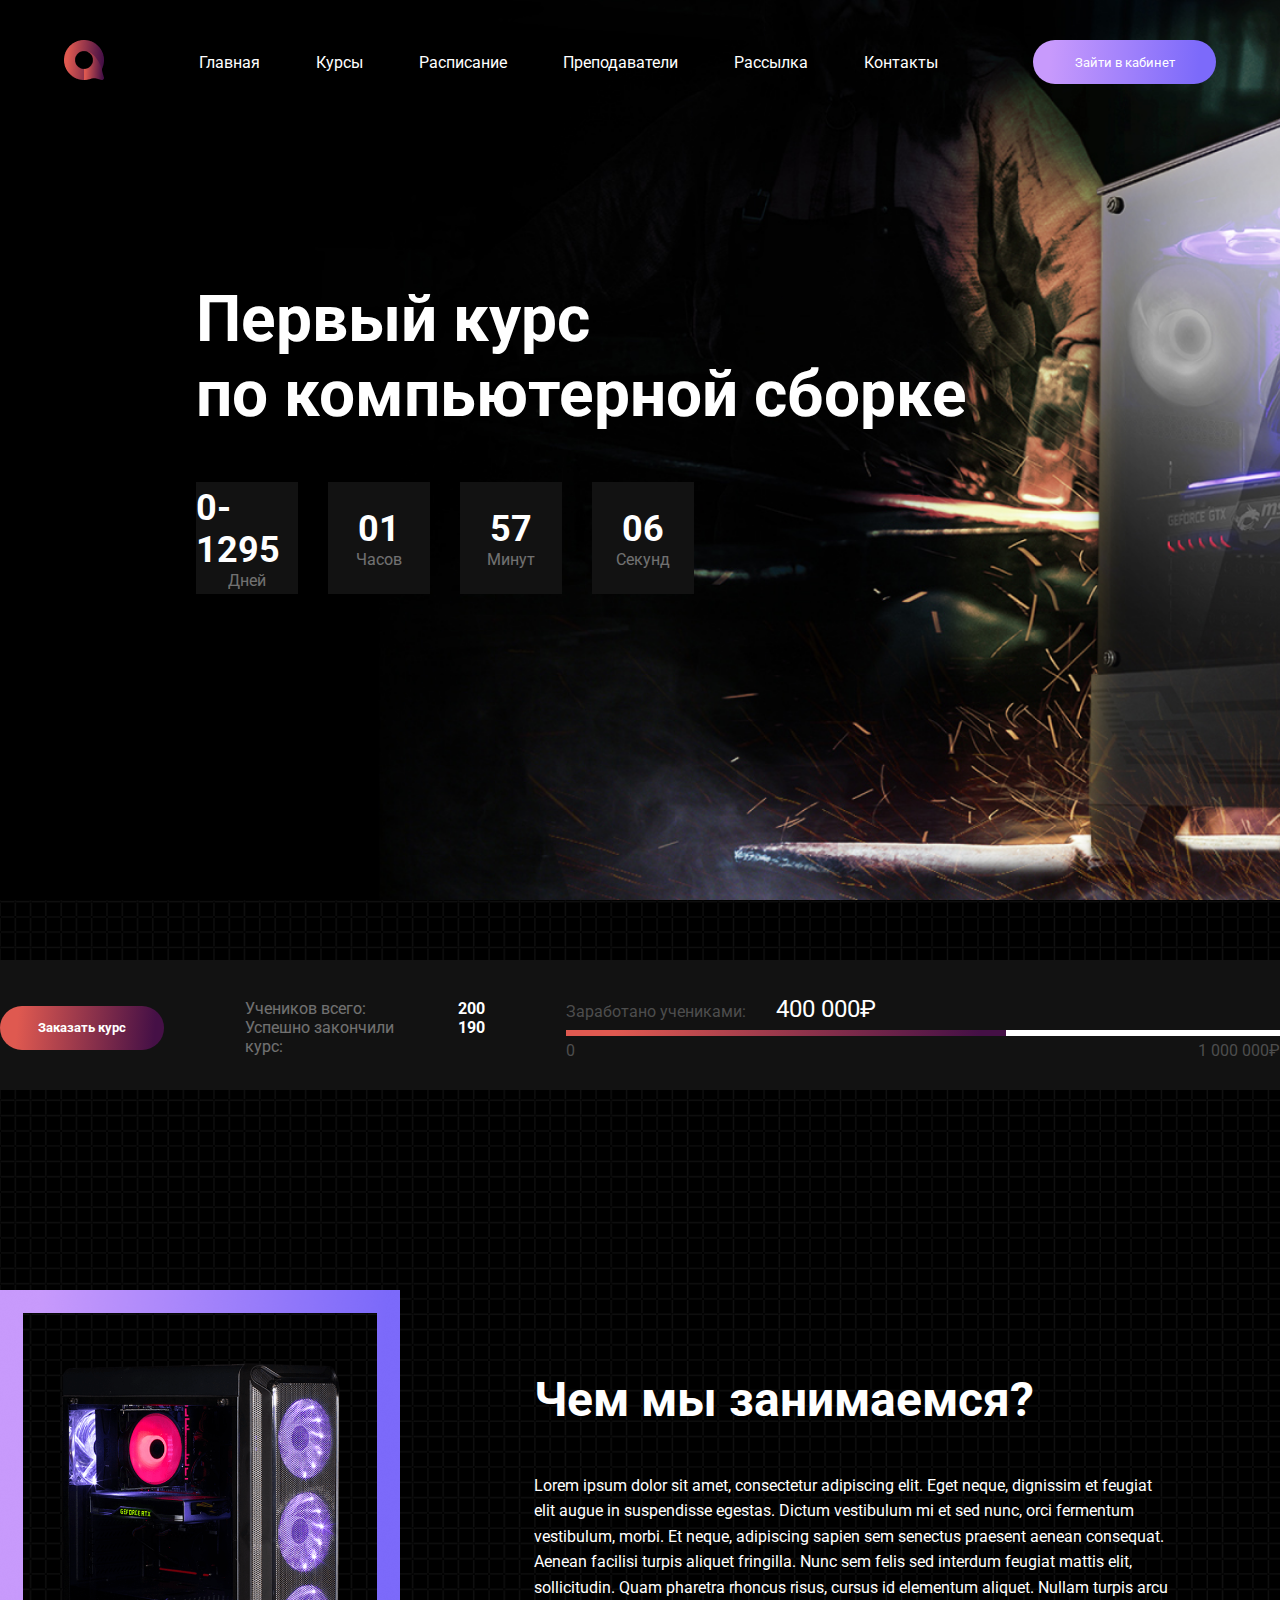
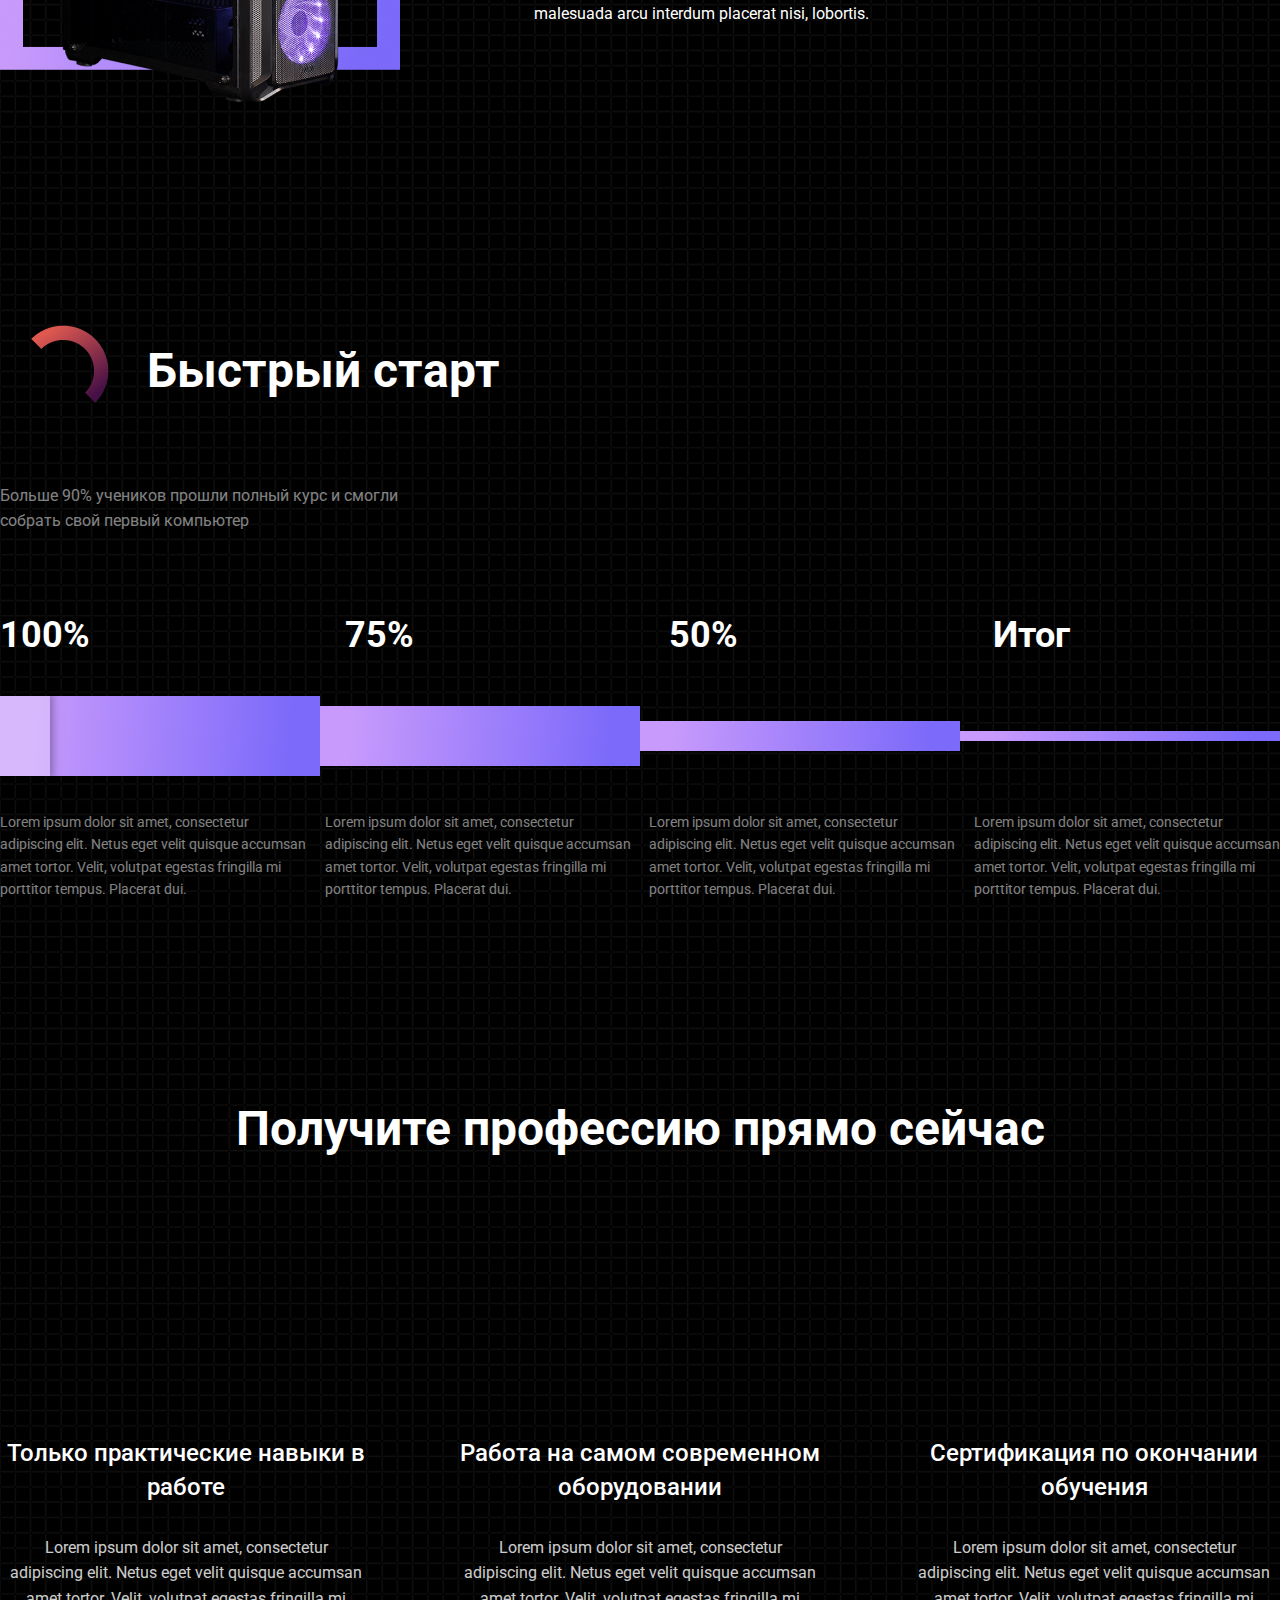
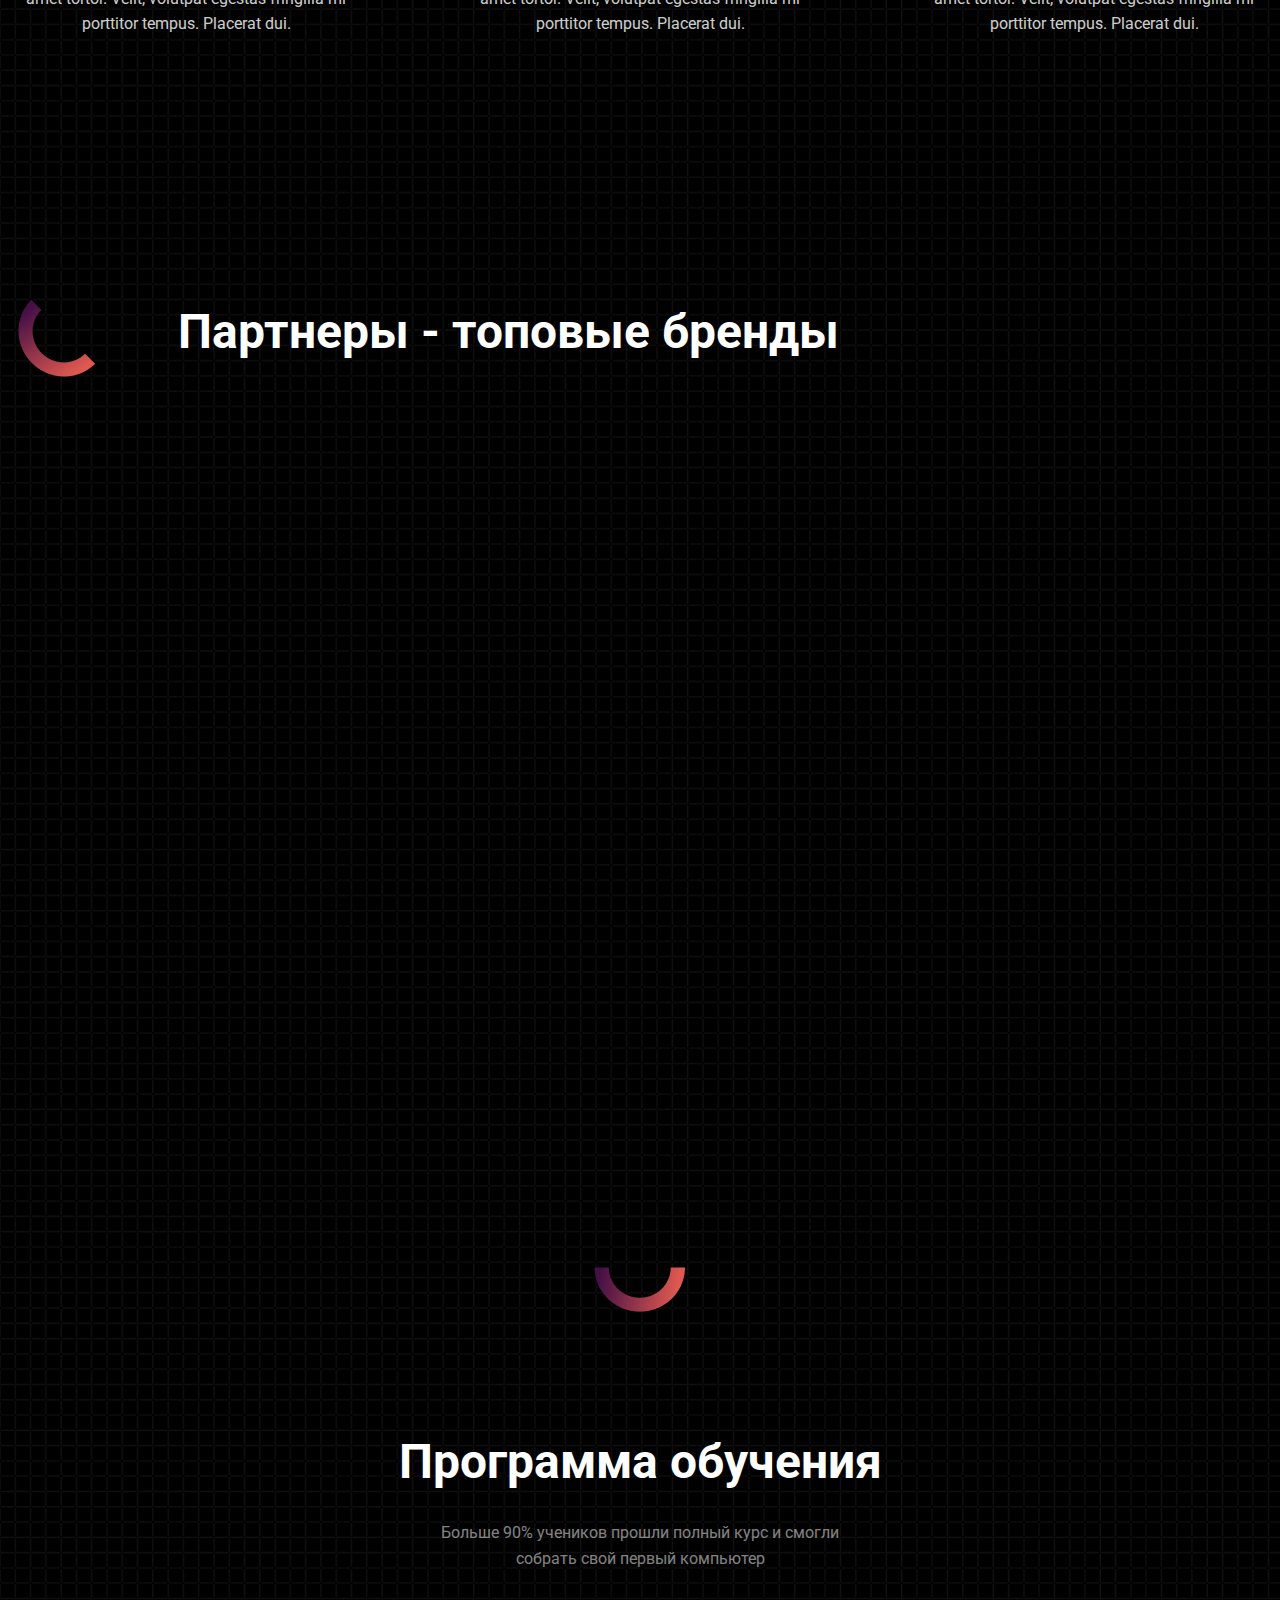
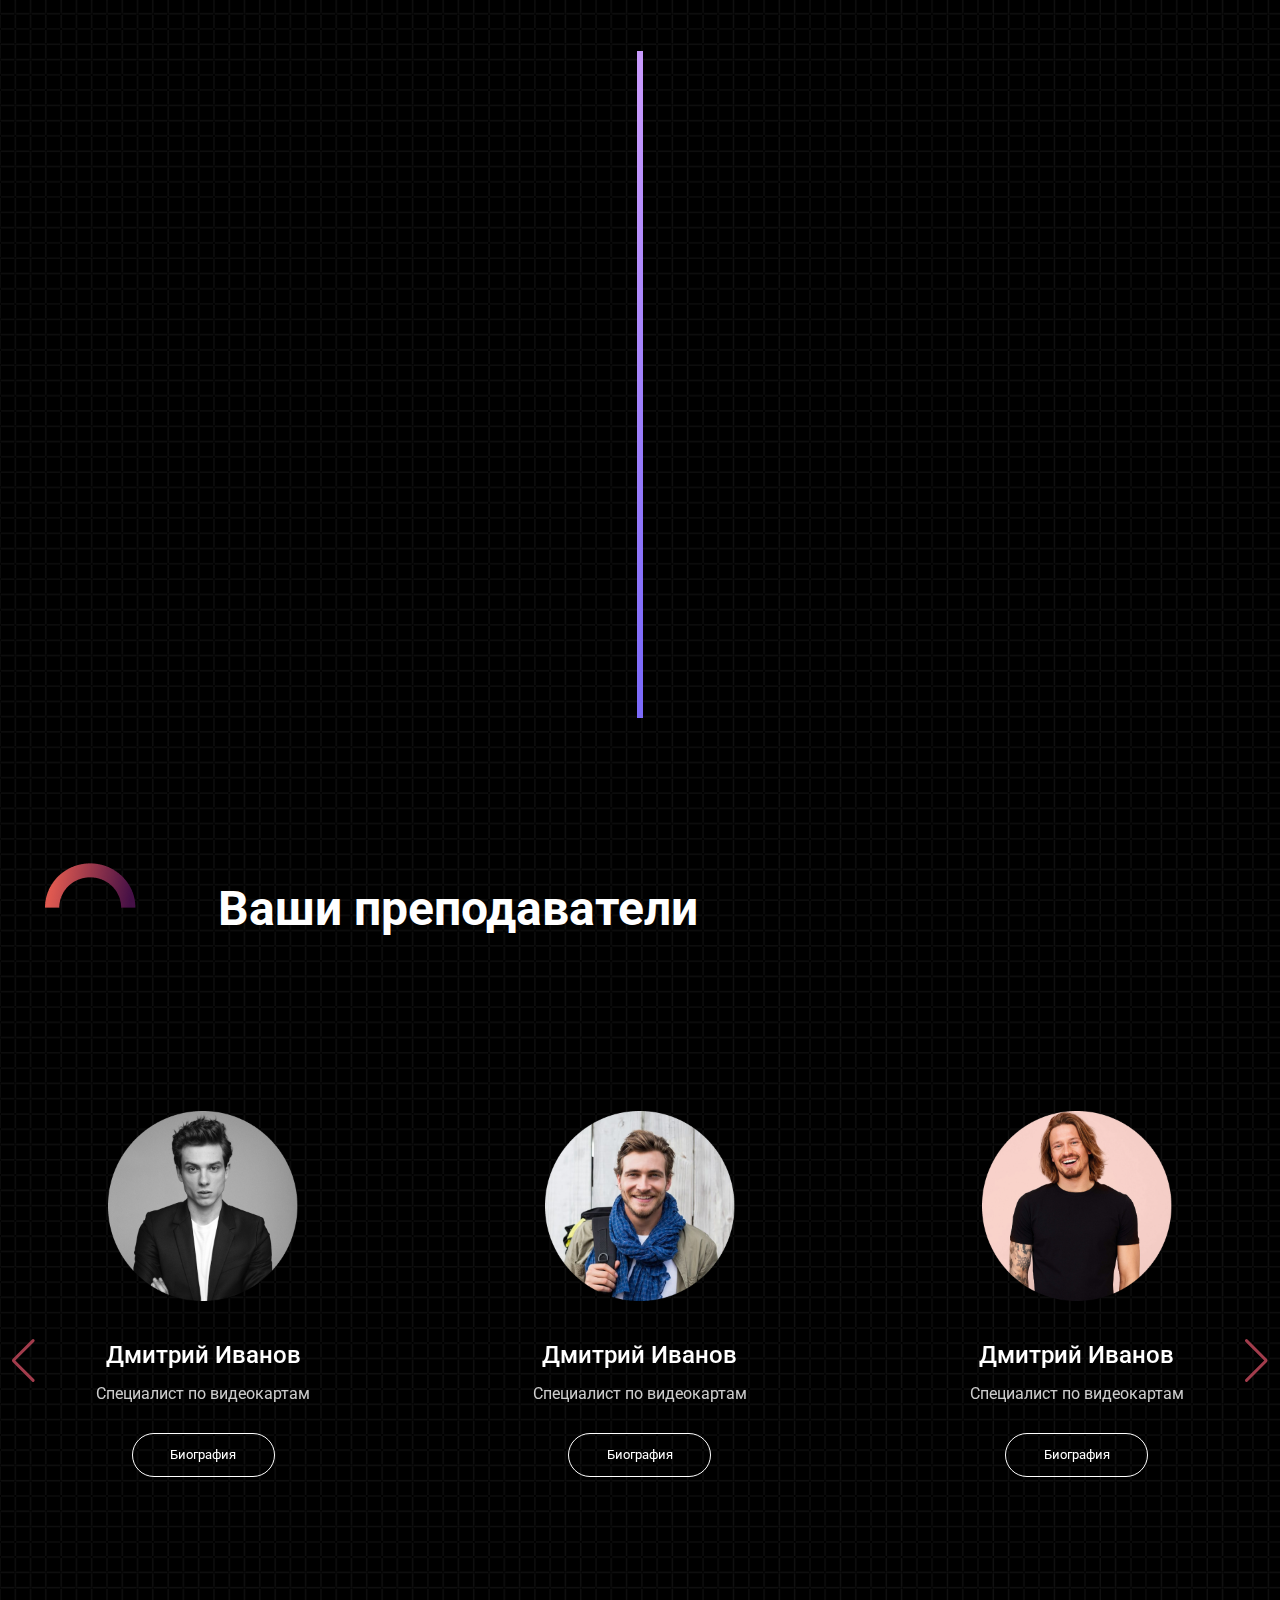
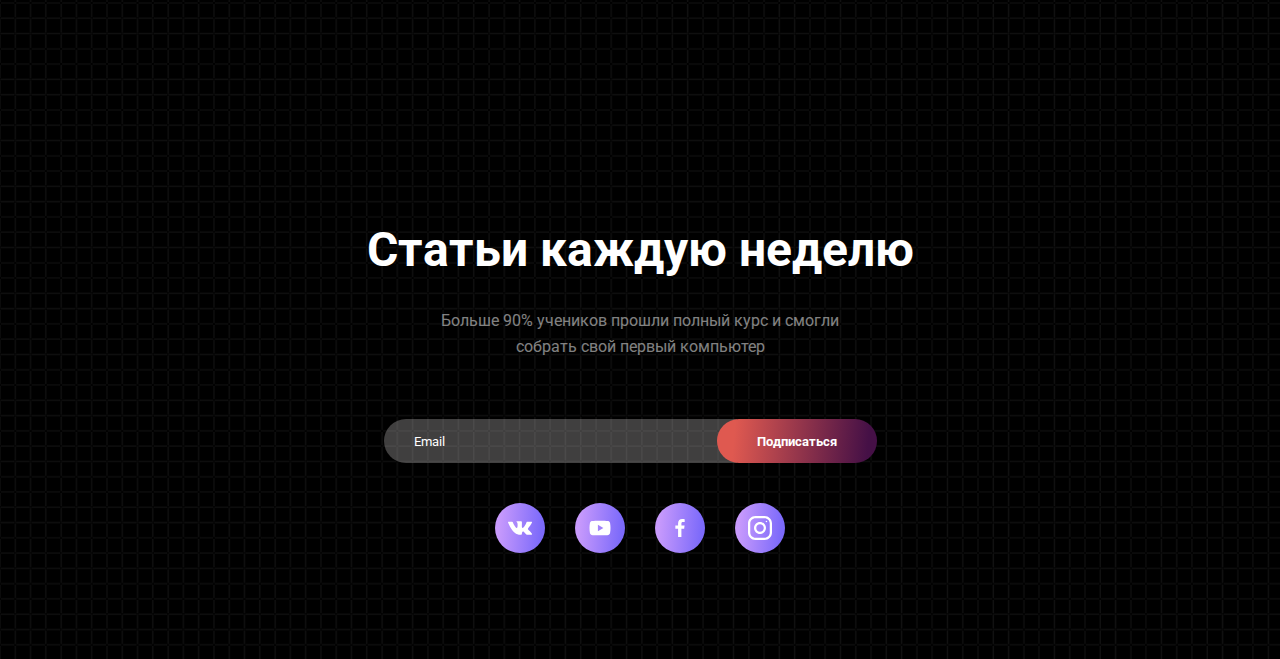
==== commit 886e0830: "ok" ====
--- a/index.html
+++ b/index.html
@@ -241,16 +241,24 @@
                 </div>
 
                 <div class="item">
-                    <div class="block"></div>
-
-
-                    <div class="block bl-2"></div>
-
-
-                    <div class="block bl-3"></div>
-
-
-                    <div class="block bl-4"></div>
+                    <div class="block">
+                        <div class="hvr"></div>
+                    </div>
+
+
+                    <div class="block bl-2">
+                        
+                    </div>
+
+
+                    <div class="block bl-3">
+                        
+                    </div>
+
+
+                    <div class="block bl-4">
+                        
+                    </div>
                 </div>
             </div>
 
@@ -616,6 +624,7 @@
             <input type="email" required min="8" placeholder="Email"><button>Подписаться</button>
         </form>
         <div class="soc-logo">
+            <a href="#">
             <div class="krug">
                 <svg width="24" height="24" viewBox="0 0 24 24" fill="none" xmlns="http://www.w3.org/2000/svg">
                     <g clip-path="url(#clip0_10112_31)">
@@ -630,6 +639,8 @@
                     </defs>
                 </svg>
             </div>
+        </a>
+            <a href="#">
             <div class="krug">
                 <svg width="24" height="24" viewBox="0 0 24 24" fill="none" xmlns="http://www.w3.org/2000/svg">
                     <path
@@ -638,6 +649,8 @@
                 </svg>
 
             </div>
+        </a>
+        <a href="#">
             <div class="krug">
                 <svg width="24" height="24" viewBox="0 0 24 24" fill="none" xmlns="http://www.w3.org/2000/svg">
                     <path
@@ -645,6 +658,8 @@
                         fill="white" />
                 </svg>
             </div>
+        </a>
+        <a href="#">
             <div class="krug">
                 <svg width="24" height="24" viewBox="0 0 24 24" fill="none" xmlns="http://www.w3.org/2000/svg">
                     <g clip-path="url(#clip0_10112_47)">
@@ -665,6 +680,7 @@
                     </defs>
                 </svg>
             </div>
+        </a>
         </div>
     </footer>
     </div>
--- a/style/style.css
+++ b/style/style.css
@@ -21,6 +21,7 @@
 
 button {
     cursor: pointer;
+    transition: 300ms;
 }
 
 .page-1 {
@@ -55,6 +56,7 @@
 
 .hrefs a {
     color: white;
+    transition: 300ms;
 }
 
 .logo {
@@ -265,6 +267,9 @@
     height: 80px;
     background: linear-gradient(94.26deg, #C89AFC 9.51%, #7C6AFA 90.23%);
     margin-top: 20px;
+    display: flex;
+    
+    align-items: center;
 }
 
 .item-tx p {
@@ -541,6 +546,7 @@
 }
 
 .swiper {
+height: 500px;
     margin-top: 113px;
 }
 
@@ -560,8 +566,11 @@
 
 .sw-block img {
     width: 190px;
-}
-
+    transition: 300ms;
+}
+.sw-block img:hover{
+    transform: scale(1.01);
+}
 .sw-block p {
     opacity: 0.8;
     margin-top: 15px;
@@ -659,6 +668,7 @@
     align-items: center;
     justify-content: center;
     cursor: pointer;
+    transition: 300ms;
 }
 
 ::-webkit-scrollbar {
@@ -946,4 +956,60 @@
     100% {
         transform: rotate(360deg);
     }
+}
+.hrefs a:hover{
+    color: #c121c4;
+}
+button:hover{
+    box-shadow: 0 0 5px 2px #fa47fd;
+    transform: scale(1.01);
+}
+.krug:hover{
+    transform: scale(1.1);
+}
+.hvr{
+    background-color:white;
+    opacity: 0.3;
+    width: 50px;
+    height: 100%;
+    box-shadow: 0 0 8px 3px black;
+    animation: low 10s linear infinite;
+   
+}
+@keyframes low {
+    0%{
+        transform: translateX(0);
+    }
+   
+    10%{
+        transform: translateX(324px) ;
+        height: 60px;
+    }
+    20%{
+        transform: translateX(648px) ;
+        height: 30px;
+    }
+    30%{
+        transform: translateX(973px) ;
+        height: 10px;
+    }
+    40%{
+transform: translate(1250px);
+height: 5px;
+    }
+    50%{
+        transform: translateX(973px) ;
+        height: 10px;
+    }
+    60%{
+        transform: translateX(648px) ;
+        height: 30px;
+    }
+    80%{
+        transform: translateX(324px) ;
+        height: 60px;
+    }
+    100%{
+        transform: translateX(0);
+    }
 }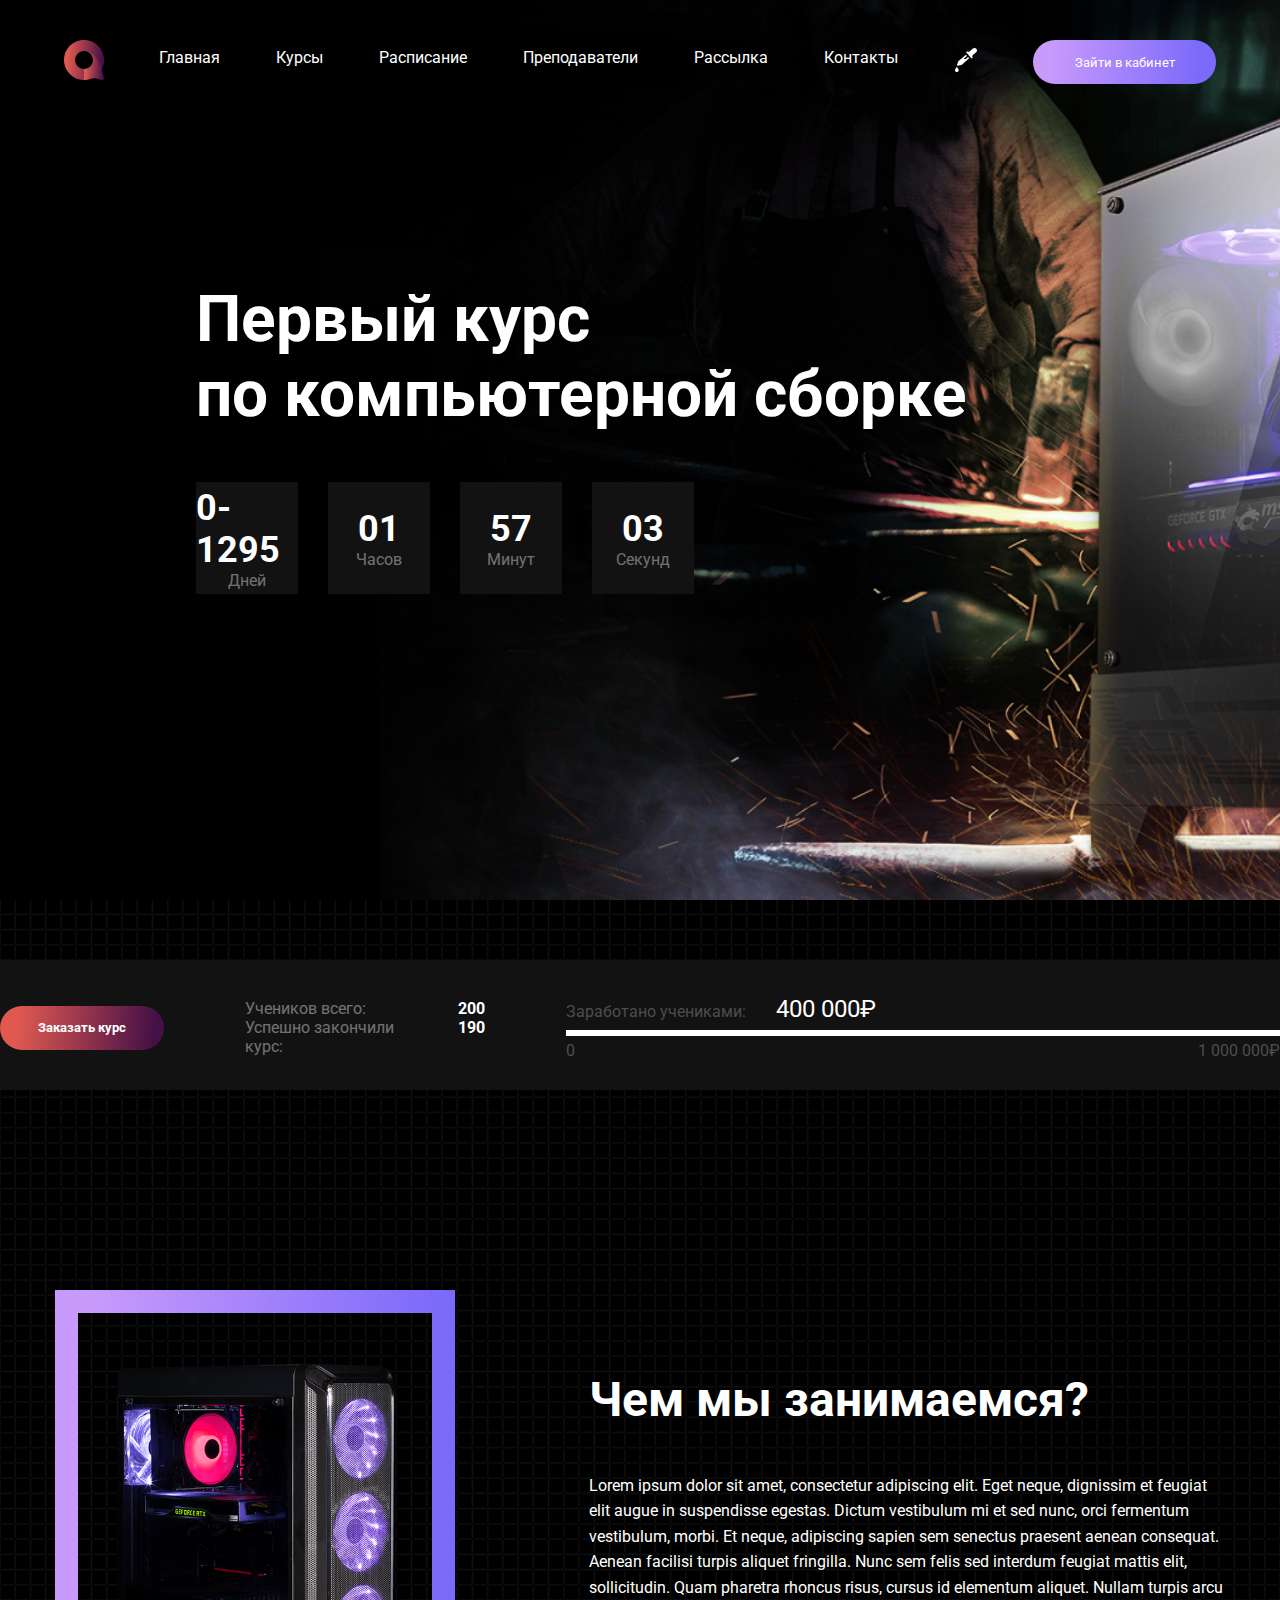
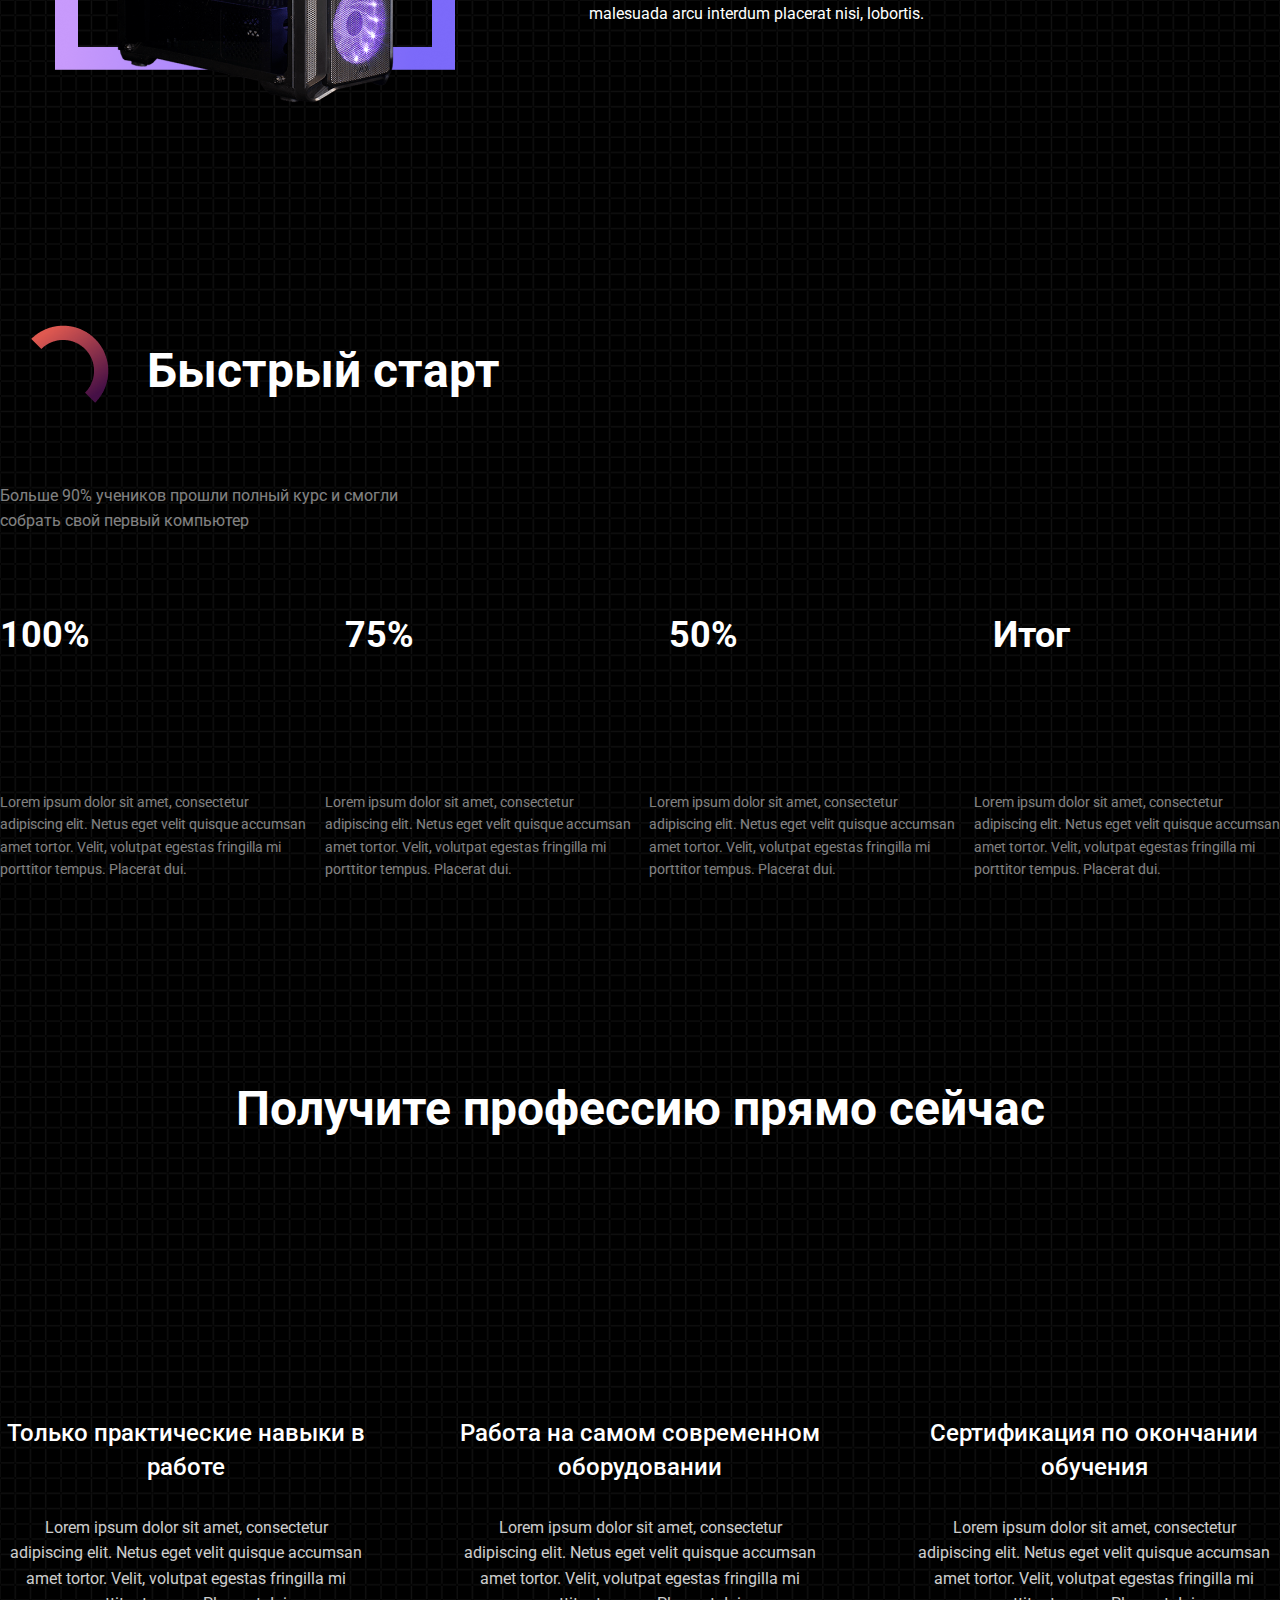
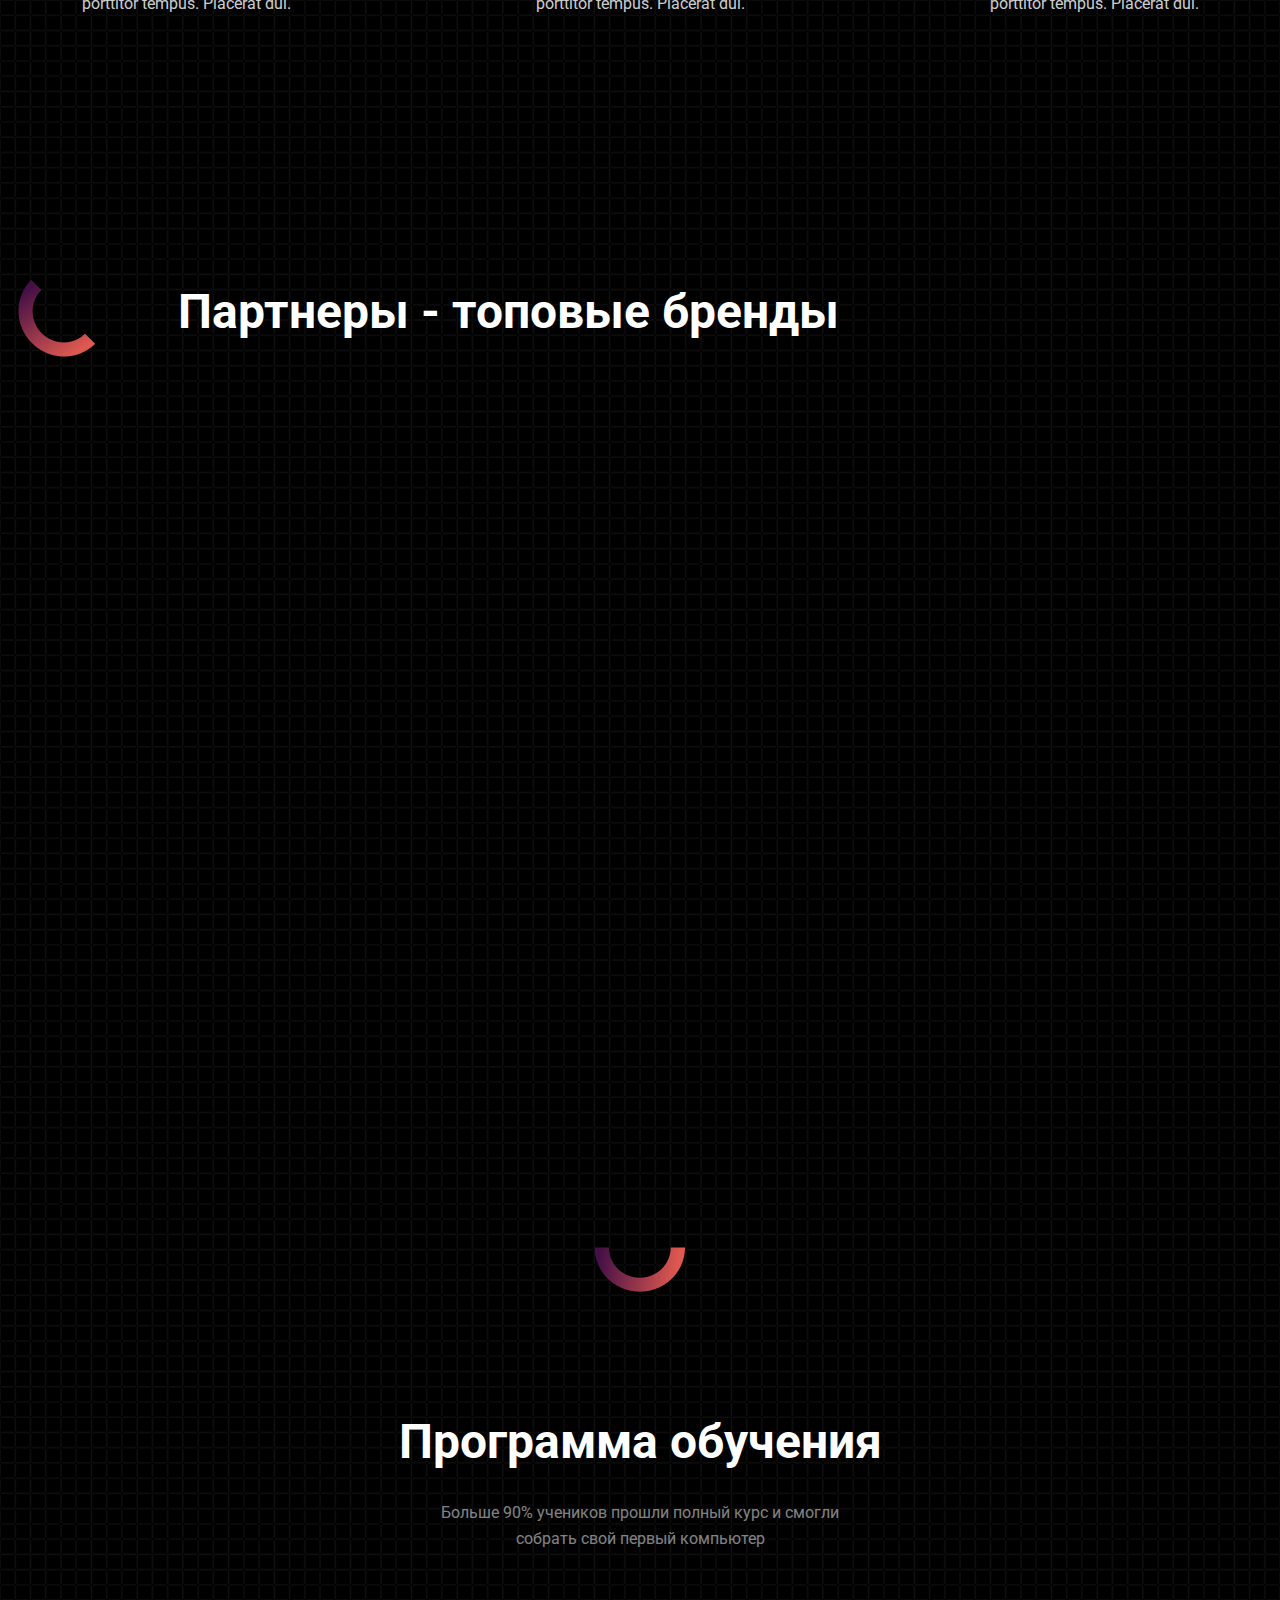
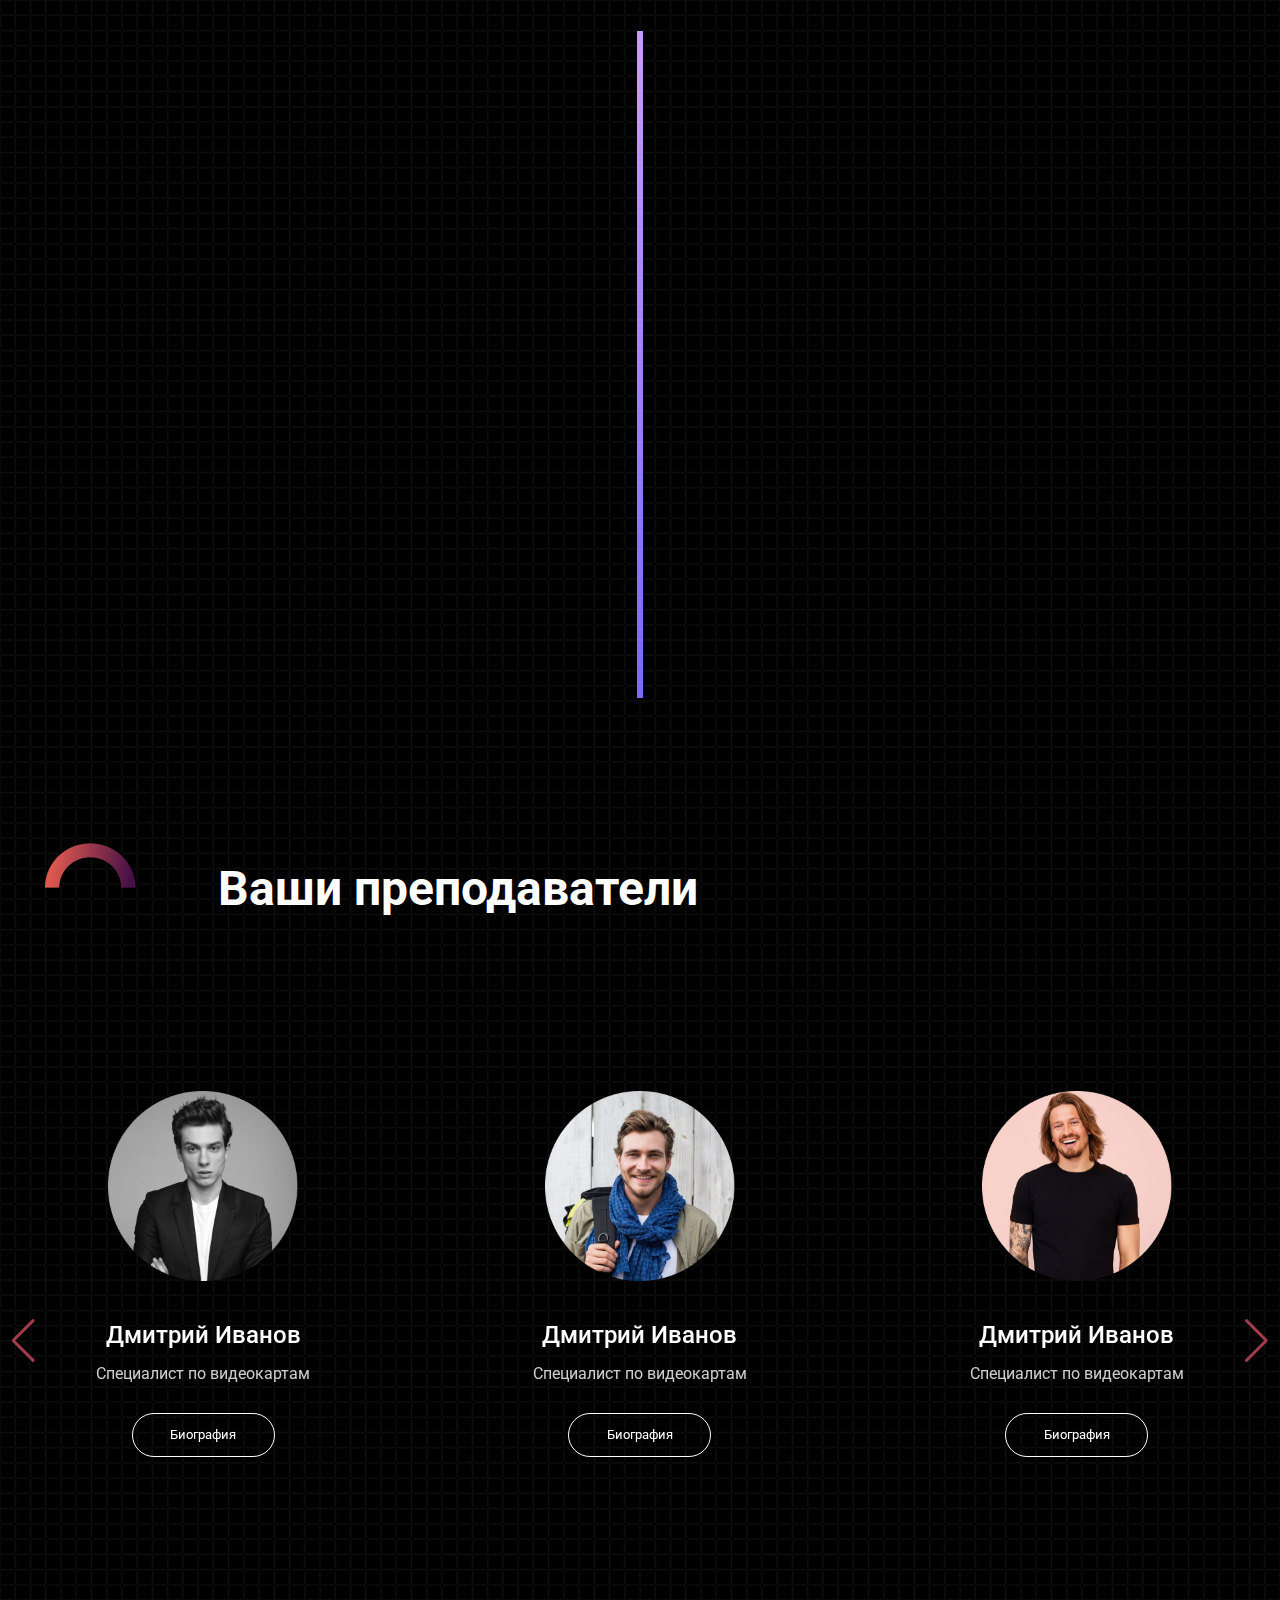
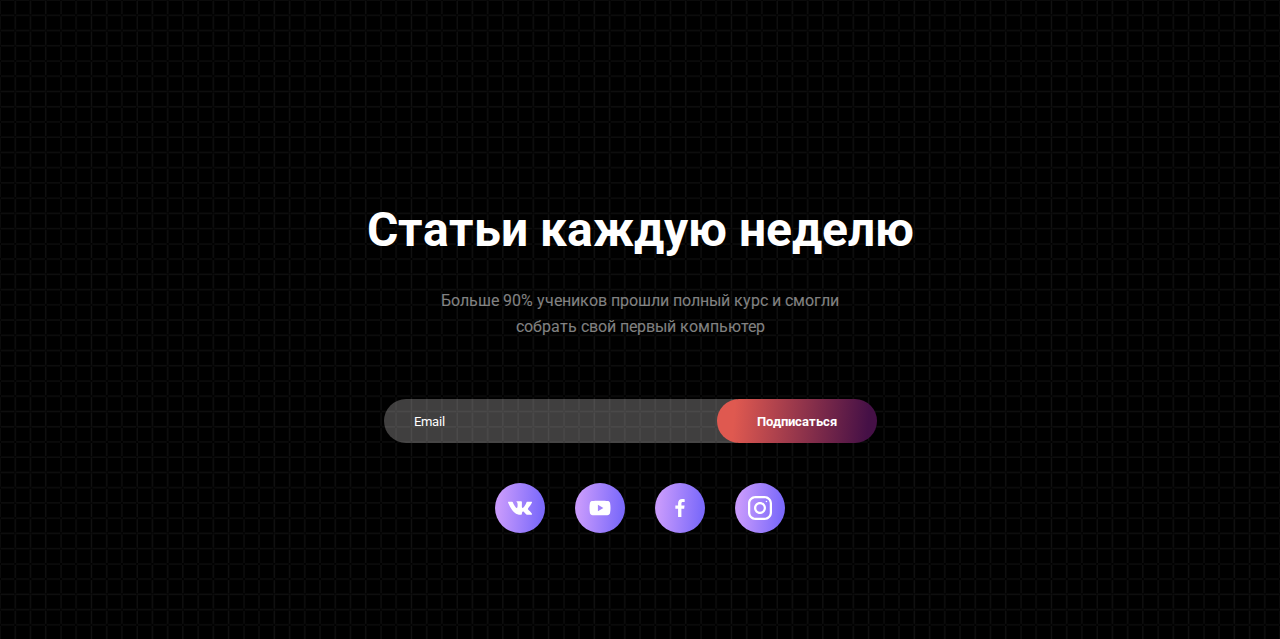
==== commit b59e45a8: "end!" ====
--- a/index.html
+++ b/index.html
@@ -1,6 +1,5 @@
 <!DOCTYPE html>
 <html lang="en">
-
 <head>
     <meta charset="UTF-8">
     <meta http-equiv="X-UA-Compatible" content="IE=edge">
@@ -8,16 +7,15 @@
     <title>Первый курс по компьютерной сборке</title>
     <link rel="stylesheet" href="./style/style.css">
     <link rel="stylesheet" href="./style/media.css">
+    <link rel="stylesheet" href="" id="theme_link">
     <link rel="stylesheet" href="https://cdn.jsdelivr.net/npm/swiper@8/swiper-bundle.min.css" />
     <link href="https://unpkg.com/aos@2.3.1/dist/aos.css" rel="stylesheet">
     <link rel="icon" href="./img/logo.png">
 </head>
-
 <body>
     <!-- модалка хидера -->
-    <div class="modal-window" >
+    <div class="modal-window">
         <div class="window">
-
             <div class="back-color">
                 <div class="cross">
                     <img src="./img/cross.png" alt="" width="25px">
@@ -32,7 +30,6 @@
                         <input type="password" minlength="8" maxlength="14">
                     </label>
                     <button>Войти</button>
-
                 </form>
             </div>
         </div>
@@ -40,7 +37,6 @@
     <!-- модалка  -->
     <div class="mw2">
         <div class="window2">
-
             <div class="back-color2">
                 <div class="cross2">
                     <img src="./img/cross.png" alt="" width="25px">
@@ -62,13 +58,12 @@
                         <button>Войти</button>
                         <button>Получить консультацию</button>
                     </div>
-                    <p>Нажимая кнопку, принимаю условия <a href="#">политики</a> и <a href="#">пользовательского
+                    <p>Нажимая кнопку, принимаю условия <a href="./uslovie.html">политики</a> и <a href="./uslovie.html">пользовательского
                             соглашения</a></p>
                 </form>
             </div>
         </div>
     </div>
-
     <!-- первая секция -->
     <section class="page-1">
         <!-- Хидер -->
@@ -76,14 +71,9 @@
             <!-- контейнер-хидера -->
             <div class="header-container">
                 <nav>
-
                     <div class="logo">
                         <img src="./img/logo.png" alt="">
                     </div>
-
-
-
-
                     <!-- ссылки-хидера -->
                     <div class="hrefs">
                         <a href="#glav">Главная</a>
@@ -92,22 +82,23 @@
                         <a href="#teach">Преподаватели</a>
                         <a href="#">Рассылка</a>
                         <a href="#kont">Контакты</a>
-                    </div>
-
-
-
+                        <a onclick="kraska_mp3()" id="theme_btn" href="#"><svg xmlns="http://www.w3.org/2000/svg" width="24" height="24"
+                                viewBox="0 0 24 24">
+                                <path
+                                    d="M18.896 7.104c-.682.6-.753 1.638-.153 2.324l-1.239 1.083-5.416-6.198 1.239-1.082c.599.684 1.638.753 2.32.154l3.246-2.776c.47-.407 1.048-.609 1.625-.609 1.38 0 2.482 1.128 2.482 2.471 0 .73-.322 1.393-.854 1.858l-3.25 2.775zm-6.943 3.896h-2.5l3.562-3.123-1.085-1.24-7.339 6.387c-1.189 1.033-.368 1.831-1.348 3.195-.133.186-.21.372-.231.55-.066.54.325.995.817 1.056.194.023.41-.015.616-.137 1.55-.912 2.178.117 3.396-.947l7.34-6.384-1.081-1.241-2.147 1.884zm-9.106 7.5c-.535 2.053-1.847 2.335-1.847 3.684 0 1.003.834 1.816 1.847 1.816s1.834-.813 1.834-1.816c0-1.349-1.299-1.631-1.834-3.684z">
+                                </path>
+                            </svg></a>
+                    </div>
                     <!-- Кнопка для модалки -->
                     <div class="btn-modal">
                         <button class="btn-modal-win">Зайти в кабинет</button>
                     </div>
-
                     <!-- Мобильная версия меню -->
                     <div class="mobile_menu">
                         <span></span>
                         <span></span>
                         <span></span>
                     </div>
-
                     <!-- Бургер меню -->
                     <div class="burger">
                         <video src="./img/bgc.mp4" autoplay loop></video>
@@ -116,19 +107,23 @@
                                 <span></span>
                                 <span></span>
                             </div>
-                            <a href="#glav" onmouseover="bgc_change()" onmouseout="no_bgc()">Главная</a>
-                            <a href="#course" onmouseover="bgc_change()" onmouseout="no_bgc()">Курсы</a>
-                            <a href="#rasp" onmouseover="bgc_change()" onmouseout="no_bgc()">Расписание</a>
-                            <a href="#teach" onmouseover="bgc_change()" onmouseout="no_bgc()">Преподаватели</a>
-                            <a href="#" onmouseover="bgc_change()" onmouseout="no_bgc()">Рассылка</a>
-                            <a href="#kont" onmouseover="bgc_change()" onmouseout="no_bgc()">Контакты</a>
+                            <a href="#glav" onmouseover="bgc_change()" >Главная</a>
+                            <a href="#course" onmouseover="bgc_change()" >Курсы</a>
+                            <a href="#rasp" onmouseover="bgc_change()" >Расписание</a>
+                            <a href="#teach" onmouseover="bgc_change()" >Преподаватели</a>
+                            <a href="#" onmouseover="bgc_change()" >Рассылка</a>
+                            <a href="#kont" onmouseover="bgc_change()" >Контакты</a>
                             <audio src="./img/bgc_music.mp3" id="bgc_music"></audio>
                             <audio src="./img/hover_btn.mp3" id="btn_e1"></audio>
-                        </div>
-                        
-                    </div>
-
-
+                            <audio src="./img/salamisound-8612318-aerosol-spray-hair-spray.mp3" id="kraska"></audio>
+                            <div onclick="change(), kraska_mp3()" class="change_btn"><svg xmlns="http://www.w3.org/2000/svg" width="24" height="24"
+                                viewBox="0 0 24 24">
+                                <path
+                                    d="M18.896 7.104c-.682.6-.753 1.638-.153 2.324l-1.239 1.083-5.416-6.198 1.239-1.082c.599.684 1.638.753 2.32.154l3.246-2.776c.47-.407 1.048-.609 1.625-.609 1.38 0 2.482 1.128 2.482 2.471 0 .73-.322 1.393-.854 1.858l-3.25 2.775zm-6.943 3.896h-2.5l3.562-3.123-1.085-1.24-7.339 6.387c-1.189 1.033-.368 1.831-1.348 3.195-.133.186-.21.372-.231.55-.066.54.325.995.817 1.056.194.023.41-.015.616-.137 1.55-.912 2.178.117 3.396-.947l7.34-6.384-1.081-1.241-2.147 1.884zm-9.106 7.5c-.535 2.053-1.847 2.335-1.847 3.684 0 1.003.834 1.816 1.847 1.816s1.834-.813 1.834-1.816c0-1.349-1.299-1.631-1.834-3.684z">
+                                </path>
+                            </svg> СМЕНИТЬ ТЕМУ </div>
+                        </div>
+                    </div>
                 </nav>
             </div>
         </header>
@@ -147,7 +142,6 @@
                 </div>
                 <div class="data">
                     <span class="numb" id="hours">
-
                     </span>
                     <div class="time">
                         <p>Часов</p>
@@ -155,7 +149,6 @@
                 </div>
                 <div class="data">
                     <span class="numb" id="minutes">
-
                     </span>
                     <div class="time">
                         <p>Минут</p>
@@ -163,7 +156,6 @@
                 </div>
                 <div class="data">
                     <span class="numb" id="seconds">
-
                     </span>
                     <div class="time">
                         <p>Секунд</p>
@@ -184,8 +176,12 @@
                         <p>Успешно закончили курс:</p>
                     </div>
                     <div class="pup-number">
-                        <div class="counter" data-to="200" data-stop="0"><p>200</p></div>
-                        <div class="counter" data-to="190" data-stop="0"><p>190</p></div>
+                        <div class="counter" data-to="200" data-stop="0">
+                            <p>200</p>
+                        </div>
+                        <div class="counter" data-to="190" data-stop="0">
+                            <p>190</p>
+                        </div>
                     </div>
                 </div>
                 <!-- шкала и ее подробности -->
@@ -193,7 +189,7 @@
                     <p>Заработано учениками:<span>400 000₽</span></p>
                     <!-- сама шкала  -->
                     <div class="scale">
-                        <div class="in-scale"></div>
+                        <div class="in-scale" data-aos="aos5"></div>
                     </div>
                     <!-- бабки шкалы -->
                     <div class="price-scale">
@@ -201,7 +197,6 @@
                         <p>1 000 000₽</p>
                     </div>
                 </div>
-
             </div>
         </div>
     </div>
@@ -239,41 +234,55 @@
                     <p>50%</p>
                     <p>Итог</p>
                 </div>
-
                 <div class="item">
-                    <div class="block">
-                        <div class="hvr"></div>
-                    </div>
-
-
-                    <div class="block bl-2">
-                        
-                    </div>
-
-
-                    <div class="block bl-3">
-                        
-                    </div>
-
-
-                    <div class="block bl-4">
-                        
-                    </div>
-                </div>
-            </div>
-
-            <!-- текс снизу боксов  -->
-            <div class="item-tx">
-                <p>Lorem ipsum dolor sit amet, consectetur adipiscing elit. Netus eget velit quisque accumsan amet
-                    tortor. Velit, volutpat egestas fringilla mi porttitor tempus. Placerat dui.</p>
-                <p>Lorem ipsum dolor sit amet, consectetur adipiscing elit. Netus eget velit quisque accumsan amet
-                    tortor. Velit, volutpat egestas fringilla mi porttitor tempus. Placerat dui.</p>
-                <p>Lorem ipsum dolor sit amet, consectetur adipiscing elit. Netus eget velit quisque accumsan amet
-                    tortor. Velit, volutpat egestas fringilla mi porttitor tempus. Placerat dui.</p>
-                <p>Lorem ipsum dolor sit amet, consectetur adipiscing elit. Netus eget velit quisque accumsan amet
-                    tortor. Velit, volutpat egestas fringilla mi porttitor tempus. Placerat dui.</p>
-            </div>
-
+                    <div class="block" data-aos="aos4" data-aos-duration="1000" data-aos-once="true">
+                        <div class="block_hvr">
+                            <div class="hvr"></div>
+                            <div class="hvr"></div>
+                            <div class="hvr"></div>
+                            <div class="hvr"></div>
+                        </div>
+                    </div>
+                    <div class="block bl-2" data-aos="aos4" data-aos-delay="300" data-aos-duration="1500"
+                        data-aos-once="true">
+                        <div class="block_hvr">
+                            <div class="hvr"></div>
+                            <div class="hvr"></div>
+                            <div class="hvr"></div>
+                            <div class="hvr"></div>
+                        </div>
+                    </div>
+                    <div class="block bl-3" data-aos="aos4" data-aos-delay="600" data-aos-duration="2000"
+                        data-aos-once="true">
+                        <div class="block_hvr">
+                            <div class="hvr"></div>
+                            <div class="hvr"></div>
+                            <div class="hvr"></div>
+                            <div class="hvr"></div>
+                        </div>
+                    </div>
+                    <div class="block bl-4" data-aos="aos4" data-aos-delay="900" data-aos-duration="2500"
+                        data-aos-once="true">
+                        <div class="block_hvr">
+                            <div class="hvr"></div>
+                            <div class="hvr"></div>
+                            <div class="hvr"></div>
+                            <div class="hvr"></div>
+                        </div>
+                    </div>
+                </div>
+                <!-- текс снизу боксов  -->
+                <div class="item-tx">
+                    <p>Lorem ipsum dolor sit amet, consectetur adipiscing elit. Netus eget velit quisque accumsan amet
+                        tortor. Velit, volutpat egestas fringilla mi porttitor tempus. Placerat dui.</p>
+                    <p>Lorem ipsum dolor sit amet, consectetur adipiscing elit. Netus eget velit quisque accumsan amet
+                        tortor. Velit, volutpat egestas fringilla mi porttitor tempus. Placerat dui.</p>
+                    <p>Lorem ipsum dolor sit amet, consectetur adipiscing elit. Netus eget velit quisque accumsan amet
+                        tortor. Velit, volutpat egestas fringilla mi porttitor tempus. Placerat dui.</p>
+                    <p>Lorem ipsum dolor sit amet, consectetur adipiscing elit. Netus eget velit quisque accumsan amet
+                        tortor. Velit, volutpat egestas fringilla mi porttitor tempus. Placerat dui.</p>
+                </div>
+            </div>
             <div class="wrap_mobile">
                 <div class="item_mobile">
                     <div data-aos="fade-right" data-aos-duration="1000">
@@ -328,8 +337,7 @@
                     </div>
                 </div>
             </div>
-   
-
+    </div>
     </section>
     <!-- 4 ая секция -->
     <section class="page-4">
@@ -477,12 +485,8 @@
                     </div>
                 </div>
             </div>
-
-
             <div class="aos-wraper aos_mobile">
                 <div class="aos-line"></div>
-
-
                 <div class="aos-items-right">
                     <div class="aos-items">
                         <div data-aos="fade-left" data-aos-duration="2000">
@@ -554,9 +558,6 @@
                             </div>
                         </div>
                     </div>
-
-
-
                 </div>
             </div>
         </div>
@@ -566,11 +567,8 @@
             <img src="./img/load-icon4.png" alt="">
             <h3>Ваши преподаватели</h3>
         </div>
-        <!-- Slider main container -->
         <div class="swiper">
-            <!-- Additional required wrapper -->
             <div class="swiper-wrapper">
-                <!-- Slides -->
                 <div class="swiper-slide">
                     <div class="sw-block">
                         <img src="./img/teach1.png" alt="">
@@ -616,7 +614,7 @@
             <div class="swiper-button-next"></div>
         </div>
     </section>
-</div>
+    </div>
     <footer id="kont">
         <h3>Статьи каждую неделю</h3>
         <p>Больше 90% учеников прошли полный курс и смогли собрать свой первый компьютер</p>
@@ -625,62 +623,61 @@
         </form>
         <div class="soc-logo">
             <a href="#">
-            <div class="krug">
-                <svg width="24" height="24" viewBox="0 0 24 24" fill="none" xmlns="http://www.w3.org/2000/svg">
-                    <g clip-path="url(#clip0_10112_31)">
-                        <path fill-rule="evenodd" clip-rule="evenodd"
-                            d="M21.3625 14.7577C21.3625 14.7577 23.3029 16.6741 23.7829 17.5609C23.7922 17.5736 23.7995 17.5878 23.8045 17.6029C24.0001 17.9305 24.0481 18.1873 23.9521 18.3769C23.7901 18.6901 23.2417 18.8473 23.0557 18.8605H19.6261C19.3873 18.8605 18.8905 18.7981 18.2857 18.3805C17.8237 18.0577 17.3641 17.5261 16.9189 17.0065C16.2541 16.2349 15.6793 15.5653 15.0973 15.5653C15.0238 15.5651 14.9508 15.5773 14.8813 15.6013C14.4409 15.7405 13.8817 16.3681 13.8817 18.0397C13.8817 18.5629 13.4689 18.8605 13.1797 18.8605H11.6089C11.0737 18.8605 8.28731 18.6733 5.81651 16.0681C2.78891 12.8785 0.0697081 6.48005 0.0433081 6.42365C-0.125892 6.00965 0.229308 5.78405 0.613308 5.78405H4.07651C4.54091 5.78405 4.69211 6.06485 4.79771 6.31685C4.92011 6.60605 5.37371 7.76285 6.11771 9.06245C7.32251 11.1768 8.06291 12.0373 8.65451 12.0373C8.76566 12.0376 8.87492 12.0086 8.97131 11.9533C9.74411 11.5285 9.60011 8.76845 9.56411 8.19965C9.56411 8.08925 9.56291 6.96725 9.16691 6.42485C8.88371 6.03605 8.40131 5.88485 8.10971 5.82965C8.18771 5.71685 8.35331 5.54405 8.56571 5.44205C9.09491 5.17805 10.0513 5.13965 11.0005 5.13965H11.5273C12.5569 5.15405 12.8233 5.22005 13.1977 5.31485C13.9513 5.49485 13.9657 5.98325 13.8997 7.64645C13.8805 8.12165 13.8601 8.65685 13.8601 9.28685C13.8601 9.42125 13.8541 9.57125 13.8541 9.72365C13.8313 10.5768 13.8013 11.5381 14.4037 11.9329C14.4818 11.9815 14.5721 12.0073 14.6641 12.0072C14.8729 12.0072 15.4981 12.0072 17.1937 9.09725C17.9377 7.81205 18.5137 6.29645 18.5533 6.18245C18.5869 6.11885 18.6877 5.94005 18.8101 5.86805C18.8972 5.82172 18.9947 5.79858 19.0933 5.80085H23.1673C23.6113 5.80085 23.9125 5.86805 23.9713 6.03605C24.0697 6.30845 23.9521 7.14005 22.0921 9.65525C21.7789 10.074 21.5041 10.4365 21.2629 10.7533C19.5769 12.9661 19.5769 13.0777 21.3625 14.7577Z"
+                <div class="krug">
+                    <svg width="24" height="24" viewBox="0 0 24 24" fill="none" xmlns="http://www.w3.org/2000/svg">
+                        <g clip-path="url(#clip0_10112_31)">
+                            <path fill-rule="evenodd" clip-rule="evenodd"
+                                d="M21.3625 14.7577C21.3625 14.7577 23.3029 16.6741 23.7829 17.5609C23.7922 17.5736 23.7995 17.5878 23.8045 17.6029C24.0001 17.9305 24.0481 18.1873 23.9521 18.3769C23.7901 18.6901 23.2417 18.8473 23.0557 18.8605H19.6261C19.3873 18.8605 18.8905 18.7981 18.2857 18.3805C17.8237 18.0577 17.3641 17.5261 16.9189 17.0065C16.2541 16.2349 15.6793 15.5653 15.0973 15.5653C15.0238 15.5651 14.9508 15.5773 14.8813 15.6013C14.4409 15.7405 13.8817 16.3681 13.8817 18.0397C13.8817 18.5629 13.4689 18.8605 13.1797 18.8605H11.6089C11.0737 18.8605 8.28731 18.6733 5.81651 16.0681C2.78891 12.8785 0.0697081 6.48005 0.0433081 6.42365C-0.125892 6.00965 0.229308 5.78405 0.613308 5.78405H4.07651C4.54091 5.78405 4.69211 6.06485 4.79771 6.31685C4.92011 6.60605 5.37371 7.76285 6.11771 9.06245C7.32251 11.1768 8.06291 12.0373 8.65451 12.0373C8.76566 12.0376 8.87492 12.0086 8.97131 11.9533C9.74411 11.5285 9.60011 8.76845 9.56411 8.19965C9.56411 8.08925 9.56291 6.96725 9.16691 6.42485C8.88371 6.03605 8.40131 5.88485 8.10971 5.82965C8.18771 5.71685 8.35331 5.54405 8.56571 5.44205C9.09491 5.17805 10.0513 5.13965 11.0005 5.13965H11.5273C12.5569 5.15405 12.8233 5.22005 13.1977 5.31485C13.9513 5.49485 13.9657 5.98325 13.8997 7.64645C13.8805 8.12165 13.8601 8.65685 13.8601 9.28685C13.8601 9.42125 13.8541 9.57125 13.8541 9.72365C13.8313 10.5768 13.8013 11.5381 14.4037 11.9329C14.4818 11.9815 14.5721 12.0073 14.6641 12.0072C14.8729 12.0072 15.4981 12.0072 17.1937 9.09725C17.9377 7.81205 18.5137 6.29645 18.5533 6.18245C18.5869 6.11885 18.6877 5.94005 18.8101 5.86805C18.8972 5.82172 18.9947 5.79858 19.0933 5.80085H23.1673C23.6113 5.80085 23.9125 5.86805 23.9713 6.03605C24.0697 6.30845 23.9521 7.14005 22.0921 9.65525C21.7789 10.074 21.5041 10.4365 21.2629 10.7533C19.5769 12.9661 19.5769 13.0777 21.3625 14.7577Z"
+                                fill="white" />
+                        </g>
+                        <defs>
+                            <clipPath id="clip0_10112_31">
+                                <rect width="24" height="24" fill="white" />
+                            </clipPath>
+                        </defs>
+                    </svg>
+                </div>
+            </a>
+            <a href="#">
+                <div class="krug">
+                    <svg width="24" height="24" viewBox="0 0 24 24" fill="none" xmlns="http://www.w3.org/2000/svg">
+                        <path
+                            d="M22.0576 6.94539C21.9381 6.50142 21.7041 6.09662 21.3789 5.77152C21.0538 5.44641 20.649 5.21239 20.2051 5.09289C18.5701 4.65039 12.0001 4.65039 12.0001 4.65039C12.0001 4.65039 5.43008 4.65039 3.79508 5.09289C3.35111 5.21239 2.94631 5.44641 2.6212 5.77152C2.29609 6.09662 2.06208 6.50142 1.94258 6.94539C1.63729 8.61284 1.48914 10.3053 1.50008 12.0004C1.48914 13.6955 1.63729 15.3879 1.94258 17.0554C2.06208 17.4994 2.29609 17.9042 2.6212 18.2293C2.94631 18.5544 3.35111 18.7884 3.79508 18.9079C5.43008 19.3504 12.0001 19.3504 12.0001 19.3504C12.0001 19.3504 18.5701 19.3504 20.2051 18.9079C20.649 18.7884 21.0538 18.5544 21.3789 18.2293C21.7041 17.9042 21.9381 17.4994 22.0576 17.0554C22.3629 15.3879 22.511 13.6955 22.5001 12.0004C22.511 10.3053 22.3629 8.61284 22.0576 6.94539ZM9.90008 15.1504V8.85039L15.3526 12.0004L9.90008 15.1504Z"
                             fill="white" />
-                    </g>
-                    <defs>
-                        <clipPath id="clip0_10112_31">
-                            <rect width="24" height="24" fill="white" />
-                        </clipPath>
-                    </defs>
-                </svg>
-            </div>
-        </a>
+                    </svg>
+                </div>
+            </a>
             <a href="#">
-            <div class="krug">
-                <svg width="24" height="24" viewBox="0 0 24 24" fill="none" xmlns="http://www.w3.org/2000/svg">
-                    <path
-                        d="M22.0576 6.94539C21.9381 6.50142 21.7041 6.09662 21.3789 5.77152C21.0538 5.44641 20.649 5.21239 20.2051 5.09289C18.5701 4.65039 12.0001 4.65039 12.0001 4.65039C12.0001 4.65039 5.43008 4.65039 3.79508 5.09289C3.35111 5.21239 2.94631 5.44641 2.6212 5.77152C2.29609 6.09662 2.06208 6.50142 1.94258 6.94539C1.63729 8.61284 1.48914 10.3053 1.50008 12.0004C1.48914 13.6955 1.63729 15.3879 1.94258 17.0554C2.06208 17.4994 2.29609 17.9042 2.6212 18.2293C2.94631 18.5544 3.35111 18.7884 3.79508 18.9079C5.43008 19.3504 12.0001 19.3504 12.0001 19.3504C12.0001 19.3504 18.5701 19.3504 20.2051 18.9079C20.649 18.7884 21.0538 18.5544 21.3789 18.2293C21.7041 17.9042 21.9381 17.4994 22.0576 17.0554C22.3629 15.3879 22.511 13.6955 22.5001 12.0004C22.511 10.3053 22.3629 8.61284 22.0576 6.94539ZM9.90008 15.1504V8.85039L15.3526 12.0004L9.90008 15.1504Z"
-                        fill="white" />
-                </svg>
-
-            </div>
-        </a>
-        <a href="#">
-            <div class="krug">
-                <svg width="24" height="24" viewBox="0 0 24 24" fill="none" xmlns="http://www.w3.org/2000/svg">
-                    <path
-                        d="M13.397 20.9972V12.8012H16.162L16.573 9.59217H13.397V7.54817C13.397 6.62217 13.655 5.98817 14.984 5.98817H16.668V3.12717C15.8487 3.03936 15.0251 2.99696 14.201 3.00017C11.757 3.00017 10.079 4.49217 10.079 7.23117V9.58617H7.33203V12.7952H10.085V20.9972H13.397Z"
-                        fill="white" />
-                </svg>
-            </div>
-        </a>
-        <a href="#">
-            <div class="krug">
-                <svg width="24" height="24" viewBox="0 0 24 24" fill="none" xmlns="http://www.w3.org/2000/svg">
-                    <g clip-path="url(#clip0_10112_47)">
+                <div class="krug">
+                    <svg width="24" height="24" viewBox="0 0 24 24" fill="none" xmlns="http://www.w3.org/2000/svg">
                         <path
-                            d="M16.5 0H7.5C3.3585 0 0 3.3585 0 7.5V16.5C0 20.6415 3.3585 24 7.5 24H16.5C20.6415 24 24 20.6415 24 16.5V7.5C24 3.3585 20.6415 0 16.5 0ZM21.75 16.5C21.75 19.395 19.395 21.75 16.5 21.75H7.5C4.605 21.75 2.25 19.395 2.25 16.5V7.5C2.25 4.605 4.605 2.25 7.5 2.25H16.5C19.395 2.25 21.75 4.605 21.75 7.5V16.5Z"
+                            d="M13.397 20.9972V12.8012H16.162L16.573 9.59217H13.397V7.54817C13.397 6.62217 13.655 5.98817 14.984 5.98817H16.668V3.12717C15.8487 3.03936 15.0251 2.99696 14.201 3.00017C11.757 3.00017 10.079 4.49217 10.079 7.23117V9.58617H7.33203V12.7952H10.085V20.9972H13.397Z"
                             fill="white" />
-                        <path
-                            d="M12 6C8.6865 6 6 8.6865 6 12C6 15.3135 8.6865 18 12 18C15.3135 18 18 15.3135 18 12C18 8.6865 15.3135 6 12 6ZM12 15.75C9.933 15.75 8.25 14.067 8.25 12C8.25 9.9315 9.933 8.25 12 8.25C14.067 8.25 15.75 9.9315 15.75 12C15.75 14.067 14.067 15.75 12 15.75Z"
-                            fill="white" />
-                        <path
-                            d="M18.4479 6.34997C18.8895 6.34997 19.2474 5.99203 19.2474 5.55048C19.2474 5.10892 18.8895 4.75098 18.4479 4.75098C18.0064 4.75098 17.6484 5.10892 17.6484 5.55048C17.6484 5.99203 18.0064 6.34997 18.4479 6.34997Z"
-                            fill="white" />
-                    </g>
-                    <defs>
-                        <clipPath id="clip0_10112_47">
-                            <rect width="24" height="24" fill="white" />
-                        </clipPath>
-                    </defs>
-                </svg>
-            </div>
-        </a>
+                    </svg>
+                </div>
+            </a>
+            <a href="#">
+                <div class="krug">
+                    <svg width="24" height="24" viewBox="0 0 24 24" fill="none" xmlns="http://www.w3.org/2000/svg">
+                        <g clip-path="url(#clip0_10112_47)">
+                            <path
+                                d="M16.5 0H7.5C3.3585 0 0 3.3585 0 7.5V16.5C0 20.6415 3.3585 24 7.5 24H16.5C20.6415 24 24 20.6415 24 16.5V7.5C24 3.3585 20.6415 0 16.5 0ZM21.75 16.5C21.75 19.395 19.395 21.75 16.5 21.75H7.5C4.605 21.75 2.25 19.395 2.25 16.5V7.5C2.25 4.605 4.605 2.25 7.5 2.25H16.5C19.395 2.25 21.75 4.605 21.75 7.5V16.5Z"
+                                fill="white" />
+                            <path
+                                d="M12 6C8.6865 6 6 8.6865 6 12C6 15.3135 8.6865 18 12 18C15.3135 18 18 15.3135 18 12C18 8.6865 15.3135 6 12 6ZM12 15.75C9.933 15.75 8.25 14.067 8.25 12C8.25 9.9315 9.933 8.25 12 8.25C14.067 8.25 15.75 9.9315 15.75 12C15.75 14.067 14.067 15.75 12 15.75Z"
+                                fill="white" />
+                            <path
+                                d="M18.4479 6.34997C18.8895 6.34997 19.2474 5.99203 19.2474 5.55048C19.2474 5.10892 18.8895 4.75098 18.4479 4.75098C18.0064 4.75098 17.6484 5.10892 17.6484 5.55048C17.6484 5.99203 18.0064 6.34997 18.4479 6.34997Z"
+                                fill="white" />
+                        </g>
+                        <defs>
+                            <clipPath id="clip0_10112_47">
+                                <rect width="24" height="24" fill="white" />
+                            </clipPath>
+                        </defs>
+                    </svg>
+                </div>
+            </a>
         </div>
     </footer>
     </div>
@@ -693,5 +690,4 @@
         });
     </script>
 </body>
-
 </html>--- a/style/style.css
+++ b/style/style.css
@@ -1,16 +1,13 @@
 @import url('https://fonts.googleapis.com/css2?family=Roboto:wght@100;300;400;500;700;900&display=swap');
-
 * {
     margin: 0;
     padding: 0;
     box-sizing: border-box;
     font-family: "Roboto";
 }
-
 a {
     text-decoration: none;
 }
-
 body {
     background-image: url(../img/body-img.png);
     height: 100%;
@@ -18,12 +15,13 @@
     background-size: cover;
     transition: all 300ms linear;
 }
-
 button {
     cursor: pointer;
     transition: 300ms;
 }
-
+svg {
+    fill: white;
+}
 .page-1 {
     background-image: url(../img/big-img.png);
     height: 960px;
@@ -34,35 +32,28 @@
     background-repeat: no-repeat;
     background-attachment: fixed;
 }
-
 .header-container {
     width: 90%;
     max-width: 1760px;
     margin: 0 auto;
 }
-
 nav {
     display: flex;
     justify-content: space-between;
     align-items: center;
     padding-top: 40px;
 }
-
 .hrefs {
     display: flex;
     gap: 56px;
-
-}
-
+}
 .hrefs a {
     color: white;
     transition: 300ms;
 }
-
 .logo {
     cursor: pointer;
 }
-
 .btn-modal button {
     width: 183px;
     height: 44px;
@@ -71,24 +62,20 @@
     border: none;
     color: white;
 }
-
 header {
     margin-bottom: 198px;
 }
-
 .container {
     width: 100%;
     max-width: 1296px;
     margin: 0 auto;
 }
-
 .container_home {
     width: 85%;
     max-width: 1920px;
     margin: 0 auto;
     padding-left: 100px;
 }
-
 h1 {
     width: 920px;
     color: white;
@@ -96,12 +83,10 @@
     font-size: 64px;
     margin-bottom: 50px;
 }
-
 .timer {
     display: flex;
     gap: 30px;
 }
-
 .data {
     width: 102px;
     height: 112px;
@@ -111,32 +96,25 @@
     align-items: center;
     justify-content: center;
     color: white;
-
-}
-
+}
 .numb {
     font-size: 36px;
     font-weight: 700;
 }
-
 .time p {
     opacity: 0.4;
 }
-
 .statis {
     width: 100%;
     height: 130px;
     background-color: #121212;
-
-}
-
+}
 .stats {
     display: flex;
     align-items: center;
     gap: 81px;
     padding-top: 35px;
 }
-
 .stats button {
     width: 169px;
     height: 44px;
@@ -146,91 +124,75 @@
     color: white;
     font-weight: 700;
 }
-
 .pupils {
     display: flex;
     gap: 30px;
     color: white;
 }
-
 .pup-text p {
     opacity: 0.4;
 }
-
 .pup-number p {
     font-weight: 700;
 }
-
 .box-scale span {
     color: white;
     margin-left: 30px;
-
-}
-
+}
 .box-scale p {
     color: white;
     color: #4D4D4DFF;
 }
-
 .scale {
     width: 714px;
     height: 6px;
     background-color: white;
     margin-top: 7px;
 }
-
 .in-scale {
     width: 440px;
     height: 100%;
     background: linear-gradient(94.78deg, #DF5950 11.19%, #451046 93.72%);
 }
-
 .price-scale {
     display: flex;
     justify-content: space-between;
     margin-top: 5px;
 }
-
 .page-2 {
     display: flex;
     align-items: center;
     padding-top: 200px;
+    justify-content: center;
     gap: 134px;
 }
-
 .komp img {
     width: 526px;
 }
-
 .wht-doing h3 {
     font-size: 48px;
     font-weight: 700;
     color: white;
     margin-bottom: 45px;
 }
-
 .wht-doing p {
     color: white;
     width: 636px;
     line-height: 160%;
 }
-
 .page-3 {
     margin-top: 200px;
 }
-
 .load-text {
     display: flex;
     align-items: center;
     gap: 20px;
 }
-
 .load-text p {
     color: white;
     font-size: 48px;
     font-weight: 700;
 }
-
 .pg3-text {
     color: white;
     opacity: 0.5;
@@ -238,11 +200,9 @@
     margin-top: 49px;
     line-height: 160%;
 }
-
 .wrap {
     margin-top: 80px;
 }
-
 .wrap-txt {
     color: white;
     font-size: 36px;
@@ -250,28 +210,22 @@
     display: flex;
     gap: 255px;
     margin-bottom: 20px;
-
-}
-
+}
 .wrap_mobile {
     display: none;
 }
-
 .item {
     display: flex;
     align-items: center;
-}
-
+    overflow: hidden;
+}
 .block {
     width: 324px;
     height: 80px;
     background: linear-gradient(94.26deg, #C89AFC 9.51%, #7C6AFA 90.23%);
-    margin-top: 20px;
-    display: flex;
-    
-    align-items: center;
-}
-
+    display: flex;
+    align-items: center;
+}
 .item-tx p {
     color: white;
     opacity: 0.5;
@@ -280,37 +234,34 @@
     line-height: 160%;
     margin-top: 35px;
 }
-
-
 .bl-2 {
     height: 60px;
-
-}
-
+    z-index: -1;
+}
 .bl-3 {
     height: 30px;
-}
-
+    z-index: -2;
+}
 .bl-4 {
     height: 10px;
-}
-
+    z-index: -3;
+}
 .item-tx {
     display: flex;
     justify-content: space-between;
 }
-
 .page-4 {
+    margin: 0 auto;
     margin-top: 200px;
-}
-
+    width: 100%;
+    max-width: 1296px;
+}
 .page-4 h3 {
     font-size: 48px;
     font-weight: 700;
     color: white;
     text-align: center;
 }
-
 .about-us {
     display: flex;
     justify-content: space-between;
@@ -318,7 +269,6 @@
     align-items: center;
     margin-top: 120px;
 }
-
 .box h4 {
     font-size: 24px;
     font-weight: 500;
@@ -329,13 +279,11 @@
     margin-top: 60px;
     line-height: 140%;
 }
-
 .box {
     display: flex;
     flex-direction: column;
     align-items: center;
 }
-
 .box p {
     line-height: 160%;
     color: white;
@@ -344,32 +292,28 @@
     text-align: center;
     margin-top: 30px;
 }
-
 .page-5 {
+    margin: 0 auto;
     margin-top: 231px;
-}
-
+    width: 100%;
+    max-width: 1296px;
+}
 .part-load h3 {
     color: white;
     font-size: 48px;
     font-weight: 700;
 }
-
 .part-load {
     display: flex;
     gap: 51px;
     align-items: center;
 }
-
 .vidiki {
     margin-top: 89px;
     display: flex;
     align-items: center;
     flex-wrap: wrap;
-
-
-}
-
+}
 .wrapers {
     height: 150px;
     width: 324px;
@@ -380,52 +324,48 @@
     border-bottom: 1px solid #4C4C4CFF;
     cursor: move;
 }
-
 .wrapers:nth-child(4) {
     border-right: none;
-
-}
-
+}
 .wrapers:nth-child(8) {
     border-right: none;
     border-bottom: none;
 }
-
 .wrapers:nth-child(7) {
     border-bottom: none;
 }
-
 .wrapers:nth-child(6) {
     border-bottom: none;
 }
-
 .wrapers:nth-child(5) {
     border-bottom: none;
 }
-
 .wrapers img {
     width: 198px;
 }
-
 .page-6 {
+    margin: 0 auto;
     margin-top: 243px;
-}
-
+    width: 100%;
+    max-width: 1296px;
+}
+.page-7 {
+    margin: 0 auto;
+    width: 100%;
+    max-width: 1296px;
+}
 .aos-loader h3 {
     color: white;
     font-size: 48px;
     font-weight: 700;
     margin-top: 76px;
-
-}
-
+}
 .aos-loader {
     display: flex;
     flex-direction: column;
     align-items: center;
     justify-content: center;
 }
-
 .aos-loader p {
     width: 411px;
     color: white;
@@ -434,14 +374,11 @@
     text-align: center;
     line-height: 160%;
 }
-
 .aos-block {
     display: flex;
     align-items: center;
     justify-content: center;
-
-}
-
+}
 .aos-items-left {
     display: flex;
     flex-direction: column;
@@ -449,14 +386,11 @@
     justify-content: space-between;
     color: white;
 }
-
 .aos-items span:nth-child(1) {
     opacity: 0.5;
     display: flex;
     justify-content: flex-end;
-
-}
-
+}
 .aos-items-left p {
     width: 228px;
     font-size: 18px;
@@ -464,27 +398,22 @@
     text-align: end;
     margin-top: 15px;
 }
-
 .aos-line {
     width: 6px;
     height: 667px;
     background: linear-gradient(94.26deg, #C89AFC 9.51%, #7C6AFA 90.23%);
 }
-
 .aos-wraper {
     display: flex;
     gap: 75px;
     margin-top: 80px;
     margin-bottom: 100px;
 }
-
 .aos-text-line {
     display: flex;
     align-items: center;
     position: relative;
-
-}
-
+}
 .aos-text-line span {
     display: block;
     height: 1px;
@@ -494,35 +423,28 @@
     position: absolute;
     right: -73px;
 }
-
 .aos-items-right {
     color: white;
     display: flex;
     flex-direction: column;
     justify-content: space-around;
 }
-
 .aos-items-right p {
     width: 228px;
     font-size: 18px;
     line-height: 160%;
     margin-top: 15px;
 }
-
 .aos-items-right .aos-items span:nth-child(1) {
     opacity: 0.5;
     display: flex;
     justify-content: flex-start;
-
-}
-
+}
 .aos-text-line2 {
     display: flex;
     align-items: center;
     position: relative;
-
-}
-
+}
 .aos-text-line2 span {
     display: block;
     height: 1px;
@@ -532,50 +454,42 @@
     position: absolute;
     left: -73px;
 }
-
 .teach-load {
     display: flex;
     align-items: center;
     gap: 38px;
 }
-
 .teach-load h3 {
     font-size: 48px;
     font-weight: 700;
     color: white;
 }
-
 .swiper {
-height: 500px;
+    height: 500px;
     margin-top: 113px;
 }
-
 .sw-block {
     display: flex;
     flex-direction: column;
     align-items: center;
-
-    color: white;
-}
-
+    color: white;
+}
 .sw-block h3 {
     font-size: 24px;
     font-weight: 500;
     margin-top: 40px;
 }
-
 .sw-block img {
     width: 190px;
     transition: 300ms;
 }
-.sw-block img:hover{
+.sw-block img:hover {
     transform: scale(1.01);
 }
 .sw-block p {
     opacity: 0.8;
     margin-top: 15px;
 }
-
 .sw-block button {
     width: 143px;
     height: 44px;
@@ -586,15 +500,12 @@
     color: white;
     transition: 0.3s;
 }
-
 .swiper-button-prev::after {
     color: #A23C4CFF;
 }
-
 .swiper-button-next::after {
     color: #A23C4CFF;
 }
-
 footer {
     margin-top: 210px;
     color: white;
@@ -603,14 +514,11 @@
     align-items: center;
     justify-content: center;
     margin-bottom: 106px;
-
-}
-
+}
 footer h3 {
     font-size: 48px;
     font-weight: 700;
 }
-
 footer p {
     width: 411px;
     opacity: 0.5;
@@ -618,7 +526,6 @@
     margin: 30px 0 60px 0;
     text-align: center;
 }
-
 footer input {
     width: 353px;
     height: 44px;
@@ -629,16 +536,12 @@
     padding-left: 30px;
     color: white;
 }
-
 .burger {
     display: none;
 }
-
 ::-webkit-input-placeholder {
     color: white;
-
-}
-
+}
 footer button {
     width: 160px;
     height: 44px;
@@ -650,15 +553,12 @@
     left: -20px;
     z-index: 2;
     position: relative;
-
-}
-
+}
 .soc-logo {
     margin-top: 40px;
     display: flex;
     gap: 30px;
 }
-
 .krug {
     width: 50px;
     height: 50px;
@@ -670,20 +570,16 @@
     cursor: pointer;
     transition: 300ms;
 }
-
 ::-webkit-scrollbar {
     width: 5px;
 }
-
 ::-webkit-scrollbar-track {
     background: linear-gradient(94.26deg, #C89AFC 9.51%, #7C6AFA 90.23%);
 }
-
 ::-webkit-scrollbar-thumb {
     background: linear-gradient(94.78deg, #DF5950 11.19%, #451046 93.72%);
     border-radius: 50px;
 }
-
 .modal-window {
     position: fixed;
     height: 100%;
@@ -697,7 +593,6 @@
     transition: 0.5s;
     opacity: 0;
 }
-
 .window {
     width: 400px;
     height: 400px;
@@ -708,10 +603,7 @@
     transition: 0.8s;
     position: absolute;
     z-index: 20;
-
-
-}
-
+}
 .back-color {
     width: 100%;
     height: 100%;
@@ -724,7 +616,6 @@
     align-items: center;
     position: relative;
 }
-
 .back-color input {
     width: 300px;
     height: 40px;
@@ -736,7 +627,6 @@
     font-size: 18px;
     padding-left: 20px;
 }
-
 .back-color button {
     display: block;
     margin: 0 auto;
@@ -749,19 +639,15 @@
     font-size: 20px;
     border: none;
 }
-
 .mobile_menu {
     display: none;
 }
-
 #btn-modal2 {
     display: none;
 }
-
 .back-color form {
     margin-top: 100px;
 }
-
 label p {
     margin-top: 20px;
     margin-left: 15px;
@@ -769,22 +655,17 @@
     font-size: 14px;
     width: fit-content;
 }
-
 .cross {
     position: absolute;
     right: 10px;
     top: 10px;
     cursor: pointer;
 }
-
 .modal-push {
     top: 0 !important;
     opacity: 1;
     transition: 0.5s;
 }
-
-
-
 .mw2 {
     position: fixed;
     height: 100%;
@@ -796,9 +677,7 @@
     z-index: 1;
     top: -400%;
     transition: 0.5s;
-
-}
-
+}
 .window2 {
     width: 600px;
     height: 600px;
@@ -809,10 +688,7 @@
     transition: 0.8s;
     position: absolute;
     z-index: 20;
-
-
-}
-
+}
 .back-color2 {
     width: 100%;
     height: 100%;
@@ -825,7 +701,6 @@
     align-items: center;
     position: relative;
 }
-
 .back-color2 input {
     width: 400px;
     height: 55px;
@@ -837,15 +712,12 @@
     font-size: 24px;
     padding-left: 20px;
 }
-
 .back-color2 input::-webkit-inner-spin-button {
     display: none;
 }
-
 .back-color2 input::-webkit-outer-spin-button {
     display: none;
 }
-
 .back-color2 button {
     display: block;
     margin: 0 auto;
@@ -858,158 +730,159 @@
     font-size: 20px;
     border: none;
 }
-
 .back-color2 form {
     margin-top: 100px;
 }
-
 .aos_mobile {
     display: none;
 }
-
 .md-btns {
     display: flex;
 }
-
 .cross2 {
     position: absolute;
     right: 10px;
     top: 10px;
     cursor: pointer;
 }
-
 .back-color2 p {
     width: 350px;
     margin: 15px auto;
     color: white;
 }
-
 .back-color2 a {
     color: white;
     text-decoration: underline;
 }
-
 .sw-block button:hover {
     background-color: #fff;
     color: black;
 }
-
 span {
     color: white;
     font-size: 24px;
 }
-
 .load-text img {
     animation: spin 0.5s linear infinite;
 }
-
 .part-load img {
     animation: spin 0.5s linear infinite;
 }
-
 .aos-loader img {
     animation: spin 0.5s linear infinite;
 }
-
 .teach-load img {
     animation: spin 0.5s linear infinite;
 }
-
 [data-aos="aos1"] {
     transform: skewX(45deg);
     opacity: 0;
     transition-property: transform, opacity;
 }
-
 [data-aos="aos1"].aos-animate {
     transform: skewX(0);
     opacity: 1;
 }
-
 [data-aos="aos2"] {
     opacity: 0;
     transition-property: opacity;
 }
-
 [data-aos="aos2"].aos-animate {
     opacity: 1;
 }
-
 [data-aos="aos3"] {
     transform: rotate(360deg);
     opacity: 0;
     transition-property: transform, opacity;
 }
-
 [data-aos="aos3"].aos-animate {
     transform: rotate(0);
     opacity: 1;
 }
-
-/* Анимации */
-
+[data-aos="aos4"] {
+    margin-left: -100%;
+    transition-property: position, margin;
+}
+[data-aos="aos4"].aos-animate {
+    margin-left: 0%;
+}
+[data-aos="aos5"] {
+    width: 0%;
+    transition-property: width;
+}
+[data-aos="aos5"].aos-animate {
+    width: 40%;
+}
 @keyframes spin {
     0% {
         transform: rotate(0deg);
     }
-
     100% {
         transform: rotate(360deg);
     }
 }
-.hrefs a:hover{
+.hrefs a:hover {
     color: #c121c4;
 }
-button:hover{
+button:hover {
     box-shadow: 0 0 5px 2px #fa47fd;
     transform: scale(1.01);
 }
-.krug:hover{
+.krug:hover {
     transform: scale(1.1);
 }
-.hvr{
-    background-color:white;
-    opacity: 0.3;
-    width: 50px;
+.block {
+    position: relative;
+}
+.block_hvr {
+    position: absolute;
+    width: 100%;
     height: 100%;
+    display: flex;
+    align-items: center;
+    overflow: hidden;
+}
+.hvr {
+    background-color: white;
+    position: absolute;
+    opacity: 0.5;
+    width: 10px;
+    height: 150px;
     box-shadow: 0 0 8px 3px black;
-    animation: low 10s linear infinite;
-   
+    animation: low 2s linear infinite;
+    transform: rotate(45deg);
+}
+.hvr:nth-child(2) {
+    animation: low 2s linear infinite 0.5s;
+}
+.hvr:nth-child(3) {
+    animation: low 2s linear infinite 1s;
+}
+.hvr:nth-child(4) {
+    animation: low 2s linear infinite 1.5s;
 }
 @keyframes low {
-    0%{
-        transform: translateX(0);
+    0% {
+        left: -20%;
+        right: auto;
     }
-   
-    10%{
-        transform: translateX(324px) ;
-        height: 60px;
+    100% {
+        left: 120%;
+        margin-left: -15px;
     }
-    20%{
-        transform: translateX(648px) ;
-        height: 30px;
-    }
-    30%{
-        transform: translateX(973px) ;
-        height: 10px;
-    }
-    40%{
-transform: translate(1250px);
-height: 5px;
-    }
-    50%{
-        transform: translateX(973px) ;
-        height: 10px;
-    }
-    60%{
-        transform: translateX(648px) ;
-        height: 30px;
-    }
-    80%{
-        transform: translateX(324px) ;
-        height: 60px;
-    }
-    100%{
-        transform: translateX(0);
-    }
+}
+.usl-txt{
+    font-size: 48px;
+    font-weight: 700;
+    text-align: center;
+    color: white;
+    margin-top: 20px;
+}
+.usl{
+    position: relative;
+    width: 1000px;
+    height: 600px;
+    margin: 50px 0;
+    left: 50%;
+   transform: translateX(-50%);
 }--- a/style/media.css
+++ b/style/media.css
@@ -1,149 +1,119 @@
 @media (max-width: 1370px) {
-
     .hrefs {
         display: flex;
         gap: 56px;
     }
-
     .komp img {
         width: 100%;
         min-width: 290px;
         max-width: 400px;
     }
-
-
-
-}
-
-
+}
 @media (max-width: 1150px) {
     .hrefs {
         display: flex;
         gap: 28px;
     }
-
-
     h1 {
         width: 870px;
     }
-
-
     .container_home {
         padding-left: 0px;
     }
-
-
     .statis {
         width: 100%;
         min-height: 130px;
         height: auto;
         background-color: rgb(18, 18, 18);
     }
-
     .stats {
         flex-wrap: wrap;
         justify-content: center;
     }
-
     .scale {
         width: 100%;
         height: 6px;
         background-color: white;
         margin-top: 7px;
     }
-
     .in-scale {
         width: 40%;
     }
-
     .wht-doing h3 {
         font-size: 30px;
     }
-
     .wht-doing p {
-        color: white;
         max-width: 636px;
         width: 500px;
         line-height: 160%;
         font-size: 15px;
     }
-
     .page-2 {
         padding-left: 20px;
         padding-right: 20px;
         gap: 60px;
         justify-content: space-around;
     }
-
     .about-us {
         justify-content: center;
         flex-wrap: wrap;
     }
-
+    svg {
+        fill: white;
+        margin-right: 6px;
+    }
     .wrap-txt {
         gap: 0px;
         justify-content: space-around;
     }
-
     .wrapers {
         border: none;
     }
-
     .vidiki {
         justify-content: center;
     }
-
-
     .part-load {
         flex-wrap: wrap;
         justify-content: center;
     }
-
     .item-tx {
         gap: 20px;
     }
-
     .item-tx p {
         text-align: justify;
     }
-
     .load-text {
         justify-content: center;
-
         margin-bottom: 20px;
     }
-
-
     .pg3-text {
         text-align: center;
         margin: 0 auto;
     }
-
     .teach-load {
         justify-content: center;
     }
-
     .part-load h3 {
         font-size: 38px;
-
-    }
-}
-
+    }
+    .usl-txt{
+        font-size: 45px;
+    }
+    .usl{
+        width: 800px;
+        height: 500px;
+    }
+}
 @media (max-width: 954px) {
-
     .timer {
         justify-content: center;
     }
-
-
     .page-1 {
         height: 800px;
     }
-
     .hrefs {
         display: none;
     }
-
     .mobile_menu {
         display: block;
         width: 40px;
@@ -155,24 +125,20 @@
         border-radius: 50%;
         cursor: pointer;
     }
-
     .mobile_menu span {
         display: block;
         width: 100%;
         height: 6px;
         background: linear-gradient(94.78deg, #DF5950 11.19%, #451046 93.72%);
     }
-
     .btn-modal {
         display: block;
         transform: scale(0.8);
     }
-
     .about-us {
         justify-content: center;
         flex-wrap: wrap;
     }
-
     h1 {
         margin: 0 auto;
         width: auto;
@@ -180,57 +146,45 @@
         margin-bottom: 50px;
         text-align: center;
     }
-
     header {
         margin-bottom: 100px;
     }
-
     .box-scale {
         width: 70%;
         padding-bottom: 35px;
     }
-
     .page-2 {
         flex-wrap: wrap;
         justify-content: center;
         padding-top: 100px;
     }
-
     .wht-doing h3 {
         text-align: center;
         font-size: 43px;
     }
-
     .wht-doing p {
         text-align: center;
     }
-
     .item-tx {
         gap: 20px;
         padding-right: 20px;
         padding-left: 20px;
     }
-
     .item-tx p {
         text-align: justify;
     }
-
     .load-text {
         justify-content: center;
         flex-direction: column;
         margin-bottom: 20px;
     }
-
-
     .pg3-text {
         text-align: center;
         margin: 0 auto;
     }
-
     .teach-load {
         justify-content: center;
     }
-
     .burger {
         display: none;
         position: absolute;
@@ -247,7 +201,6 @@
         position: fixed;
         opacity: 1;
     }
-
     .burger_menu {
         display: block;
         position: absolute;
@@ -266,7 +219,6 @@
         align-items: center;
         transition: transform 0.35s;
     }
-
     .burger_menu a {
         margin-top: 30px;
         font-size: 30px;
@@ -277,14 +229,11 @@
         font-weight: bold;
         text-shadow: 6px -6px 0px white;
     }
-
     .burger_menu a:hover {
         text-shadow: 0px 0px 0px white;
     }
-
     .burger video {
         display: block;
-        filter: grayscale(1);
         left: -100px;
         top: -100px;
         min-width: 100%;
@@ -295,7 +244,6 @@
         opacity: 1;
         transition: all ease 0.3s;
     }
-
     .mobile_menu_back {
         display: block;
         width: 40px;
@@ -310,7 +258,22 @@
         top: 20px;
         right: 20px;
     }
-
+    .burger_menu .change_btn {
+        display: block;
+        width: auto;
+        padding: 5px 15px;
+        font-size: 20px;
+        font-weight: bold;
+        color: white;
+        height: 40px;
+        display: flex;
+        align-items: center;
+        justify-content: center;
+        margin-top: 20px;
+        background-image: linear-gradient(94.78deg, #DF5950 11.19%, #451046 93.72%);
+        box-shadow: -6px 6px 0px 0px white;
+        cursor: pointer;
+    }
     .mobile_menu_back span {
         position: absolute;
         display: block;
@@ -318,26 +281,20 @@
         height: 6px;
         background: linear-gradient(94.78deg, #DF5950 11.19%, #451046 93.72%);
     }
-
     .mobile_menu_back span:nth-child(1) {
         transform: rotate(45deg);
     }
-
     .mobile_menu_back span:nth-child(2) {
         transform: rotate(-45deg);
     }
 }
-
-
 @media (max-width: 866px) {
     .aos-wraper {
         display: none;
     }
-
     .wrap_mobile {
         overflow: hidden;
     }
-
     .aos_mobile {
         display: block;
         width: 100%;
@@ -346,67 +303,67 @@
         max-width: 320px;
         overflow: hidden;
     }
-
     .aos_mobile .aos-line {
         height: 1120px;
     }
-
     .aos_mobile .aos-items {
         margin-bottom: 60px;
     }
-
     .teach-load {
         flex-wrap: wrap;
     }
-}
-
+    .usl-txt{
+        font-size: 35px;  
+    }
+    .usl{
+        width: 600px;
+        height: 400px;
+}
+}
 @media (max-width: 650px) {
+    .page-1 {
+        background-image: url(../img/mb_bgc.jpg);
+        background-size: cover;
+    }
+    body {
+        background-image: url(../img/body-img-min.png);
+    }
     h1 {
         font-size: 40px;
     }
-
     .page-1 {
         height: 581px;
     }
-
     .page-2 {
         gap: 20px;
     }
-
     .wht-doing h3 {
         font-size: 27px;
         margin-bottom: 20px;
         white-space: nowrap;
     }
-
     .wht-doing p {
         text-align: justify;
         font-size: 15px;
         width: auto;
     }
-
     .vidiki {
         gap: 50px;
     }
-
     .wrap {
         display: none;
     }
-
     .teach-load h3 {
         font-size: 33px;
         text-align: center;
         margin-top: -15px;
     }
-
     .item-tx {
         display: none;
     }
-
     .wrap_mobile {
         display: block;
     }
-
     .block_mobile {
         width: 100%;
         height: 100px;
@@ -416,31 +373,24 @@
         display: flex;
         align-items: center;
     }
-
     .item_mobile:nth-child(1) .block_mobile {
         justify-content: flex-end;
         margin-top: 50px;
     }
-
     .item_mobile:nth-child(2) .block_mobile {
         justify-content: flex-start;
         background: linear-gradient(94.26deg, #7C6AFA 9.51%, #C89AFC 90.23%);
         height: 80px;
     }
-
     .item_mobile:nth-child(3) .block_mobile {
         justify-content: flex-end;
         height: 60px;
     }
-
     .item_mobile:nth-child(4) .block_mobile {
         justify-content: flex-start;
         background: linear-gradient(94.26deg, #7C6AFA 9.51%, #C89AFC 90.23%);
         height: 50px;
     }
-
-
-
     .item_mobile p {
         line-height: 160%;
         color: white;
@@ -451,34 +401,30 @@
         text-align: justify;
         margin-top: 20px;
     }
-
+    footer {
+        margin-top: 0px;
+    }
     .block_mobile p {
         color: white;
         font-size: 36px;
         font-weight: 700;
         margin-top: 0px;
     }
-
-
     .part-load h3 {
         font-size: 38px;
         text-align: center;
     }
-
     footer h3 {
         text-align: center;
         font-size: 25px;
     }
-
     footer p {
         width: auto;
         font-size: 17px;
         padding-left: 20px;
         padding-right: 20px;
     }
-
     footer input {
-
         max-width: 90%;
         height: 44px;
         border-radius: 50px;
@@ -490,7 +436,6 @@
         color: white;
         margin: 0 auto;
     }
-
     #kont form {
         width: 90%;
         margin: 0 auto;
@@ -498,7 +443,6 @@
         justify-content: center;
         flex-direction: column;
     }
-
     footer button {
         margin: 0 auto;
         width: 90%;
@@ -512,32 +456,24 @@
         z-index: 2;
         transition: 1s;
         margin-top: -44px;
-
-    }
-
+    }
     .window2 {
         width: 100%;
         overflow: hidden;
-
-    }
-
+    }
     .back-color2 input {
         width: 300px;
         margin: 0 auto;
     }
-
     .back-color2 p {
         width: 250px;
     }
-
     .md-btns {
         flex-direction: column;
     }
-
     .back-color2 form {
         margin-top: 34px;
     }
-
     .back-color2 button {
         display: block;
         margin: 0 auto;
@@ -550,66 +486,59 @@
         font-size: 20px;
         border: none;
     }
-
-}
-
+    .usl-txt{
+        font-size: 32px;
+    }
+    .usl{
+        width: 500px;
+        height: 300px;
+}
+}
 @media (max-width: 510px) {
     .timer {
         gap: 15px;
     }
-
     .data {
         height: 85px;
     }
-
     .data p {
         font-size: 13px;
     }
-
     .numb {
         font-size: 25px;
     }
-
-
     .box-scale {
         width: 250px;
         padding-bottom: 35px;
     }
-
     .box-scale span {
         color: white;
         margin-left: 20px;
         font-size: 15px;
     }
-
     .box-scale p {
         color: white;
         color: #4D4D4DFF;
         font-size: 14px;
     }
-
     .about-us {
         margin-top: 50px;
     }
-
     .page-4 h3 {
         font-size: 28px;
     }
-
     .box h4 {
         font-size: 20px;
         padding-left: 20px;
         padding-right: 20px;
     }
+    .box p {
+        width: auto;
+        padding-left: 20px;
+        padding-right: 20px;
+        text-align: center;
 
-    .box p {
-        width: auto;
-        padding-left: 20px;
-        padding-right: 20px;
-        text-align: center;
-
-    }
-
+    }
     .aos-loader h3 {
         color: white;
         font-size: 38px;
@@ -617,7 +546,6 @@
         margin-top: 36px;
         text-align: center;
     }
-
     .aos-loader p {
         width: auto;
         color: white;
@@ -629,67 +557,53 @@
         padding-left: 20px;
         padding-right: 20px;
     }
-
-    .aos-items-right {
-        overflow: hidden;
-    }
-
     .aos-items span {
         font-size: 20px;
     }
-
-
     .aos-items p {
         font-size: 15px;
         padding-right: 20px;
     }
-}
-
-
+    .usl-txt{
+        font-size: 28px;
+    }
+    .usl{
+        width: 400px;
+        height: 350px;
+}
+}
 @media (max-width: 412px) {
-
     .page-1 {
         height: 525px;
     }
-
     h1 {
         font-size: 30px;
     }
-
     header {
         margin-bottom: 90px;
     }
-
     .data {
         height: 55px;
     }
-
     .data p {
         font-size: 10px;
     }
-
     .numb {
         font-size: 20px;
     }
-
     .load-text p {
         font-size: 30px;
     }
-
     .pg3-text {
         width: auto;
         padding-right: 20px;
         padding-left: 20px;
         font-size: 13px;
     }
-
-
     .part-load h3 {
         font-size: 28px;
         text-align: center;
     }
-
-
     .aos-loader h3 {
         color: white;
         font-size: 28px;
@@ -697,17 +611,21 @@
         margin-top: 36px;
         text-align: center;
     }
-
     .window {
         width: 100%;
     }
-
     .wrapers {
         max-width: 180px;
     }
+    .usl-txt{
+        font-size: 30px;  
+    }
+    .usl{
+        width: 300px;
+        height: 250px;
 
 }
-
+}
 @keyframes burger {
     0% {
         left: -200%;
@@ -718,4 +636,5 @@
         left: 0%;
         opacity: 1;
     }
+   
 }